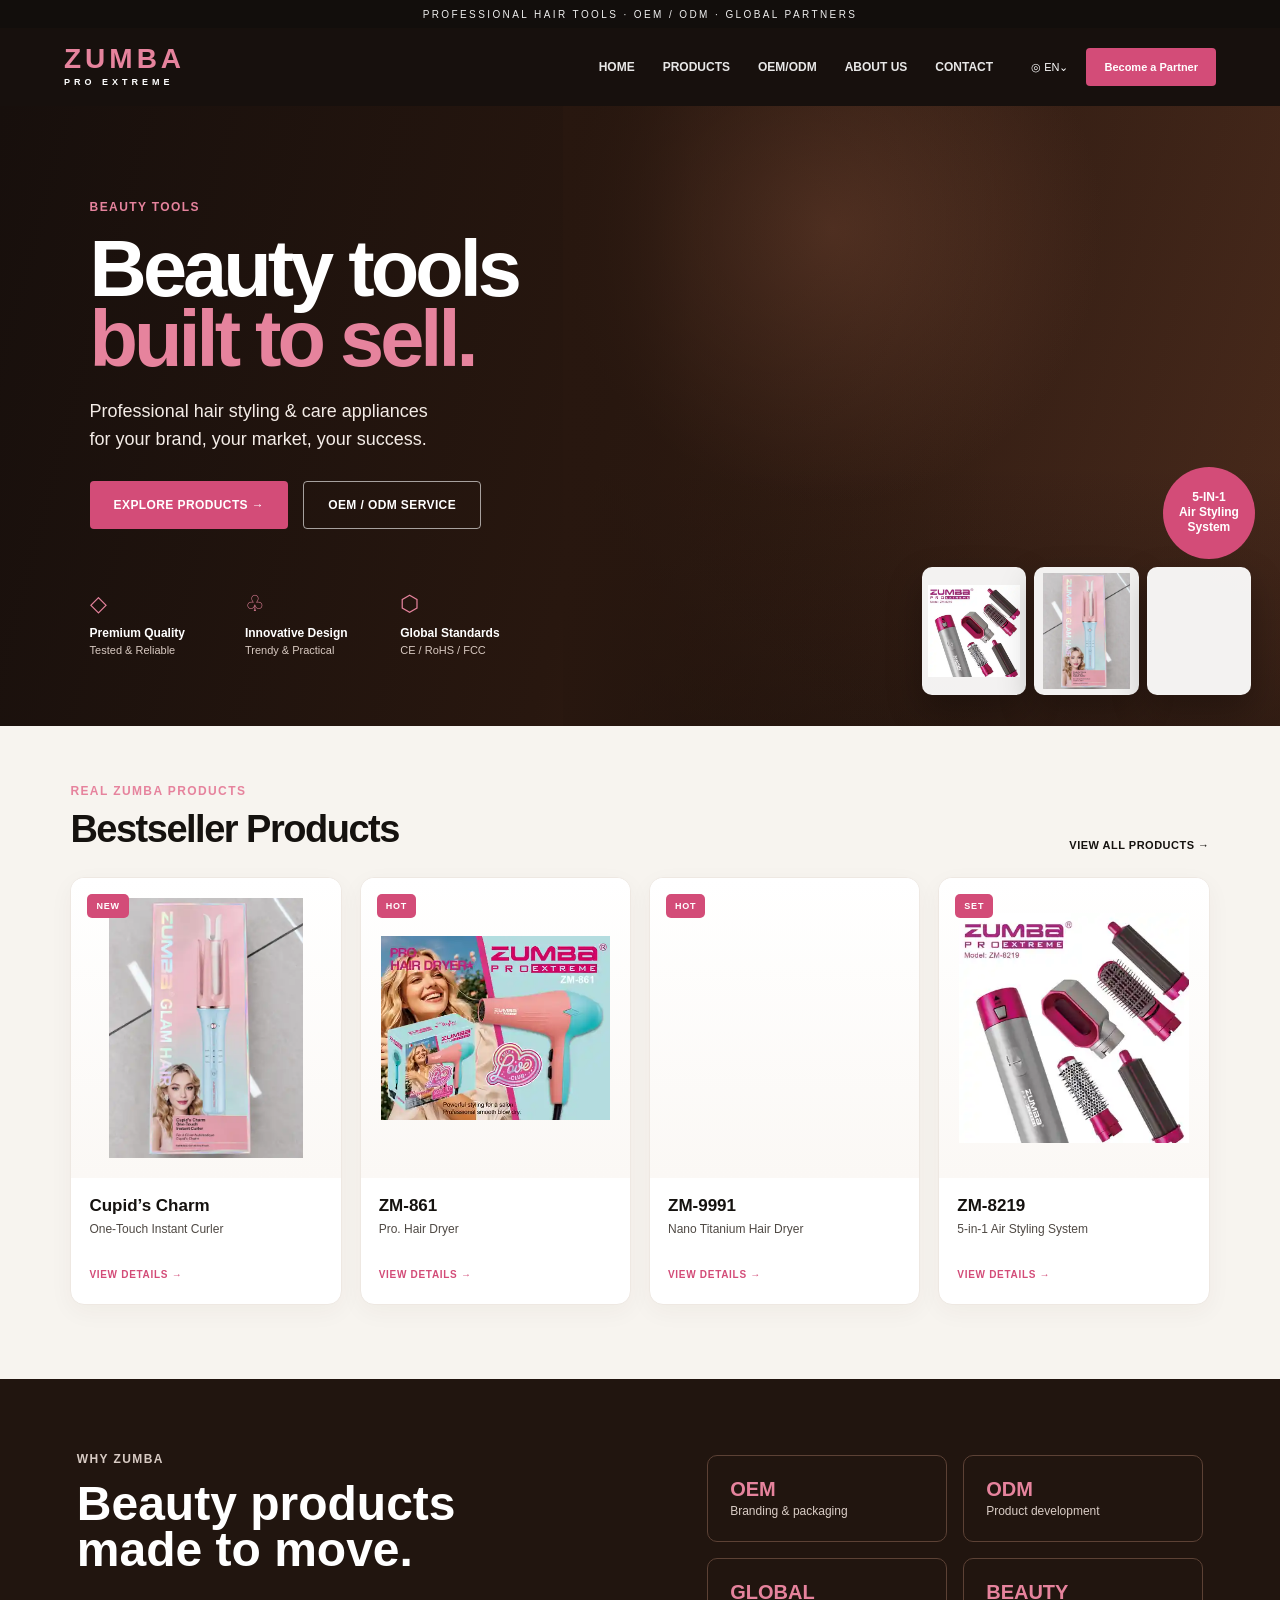
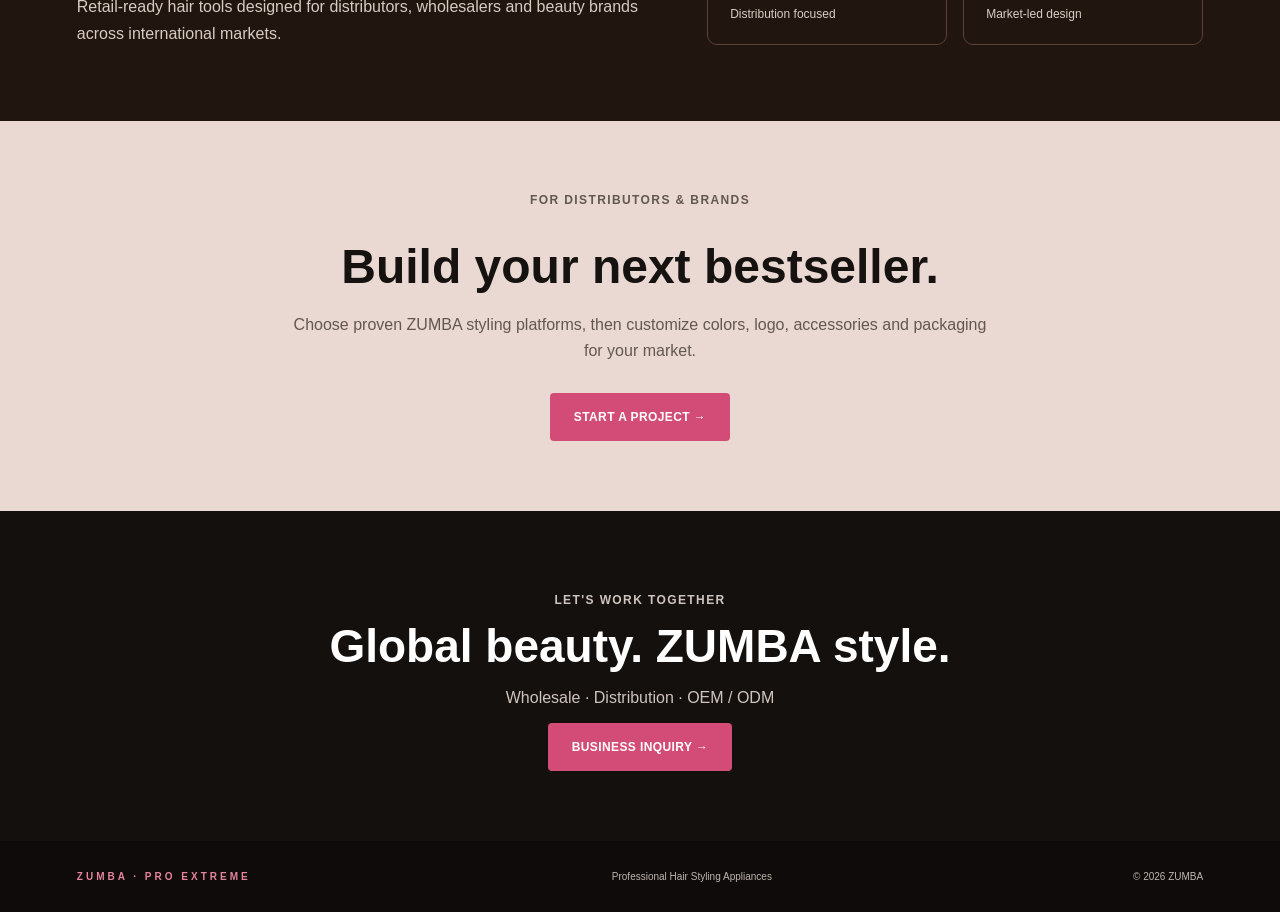
==== index.html @ a92b7910 "Match homepage hero composition to approved reference" ====
<!doctype html><html lang="en"><head><meta charset="UTF-8"><meta name="viewport" content="width=device-width,initial-scale=1"><meta name="description" content="ZUMBA professional hair styling appliances, OEM and ODM solutions."><title>ZUMBA | Professional Hair Styling</title><link rel="stylesheet" href="site-v2.css?v=3"></head><body><div class="topbar">PROFESSIONAL HAIR TOOLS · OEM / ODM · GLOBAL PARTNERS</div><header class="site-nav"><a class="brand" href="#">ZUMBA<span>PRO EXTREME</span></a><nav class="desktop-nav"><a href="#">HOME</a><a href="#products">PRODUCTS</a><a href="#oem">OEM/ODM</a><a href="#about">ABOUT US</a><a href="#contact">CONTACT</a></nav><div class="nav-actions"><span>◎ EN⌄</span><a class="partner-btn" href="#contact">Become a Partner</a></div><button class="menu-btn" aria-label="Menu">☰</button><nav class="mobile-menu"><a href="#">HOME</a><a href="#products">PRODUCTS</a><a href="#oem">OEM/ODM</a><a href="#about">ABOUT US</a><a href="#contact">CONTACT</a></nav></header><main><section class="hero"><div class="hero-copy"><p class="eyebrow">BEAUTY TOOLS</p><h1>Beauty tools<br><em>built to sell.</em></h1><p class="hero-lead">Professional hair styling &amp; care appliances<br>for your brand, your market, your success.</p><div class="hero-actions"><a class="btn btn-pink" href="#products">EXPLORE PRODUCTS →</a><a class="btn btn-outline" href="#oem">OEM / ODM SERVICE</a></div><div class="hero-features"><div class="feature"><i>◇</i><b>Premium Quality</b>Tested &amp; Reliable</div><div class="feature"><i>♧</i><b>Innovative Design</b>Trendy &amp; Practical</div><div class="feature"><i>⬡</i><b>Global Standards</b>CE / RoHS / FCC</div></div></div><div class="hero-visual"><img class="hero-image" src="assets/hero-model-hd.webp?v=3" alt="ZUMBA beauty model"><div class="hero-product-stack"><img src="assets/hero-multistyler.webp?v=3" alt="ZM-8219 5-in-1 styling system"><img src="assets/product-cupid.webp?v=3" alt="Cupid's Charm automatic curler"><img src="assets/product-zm9991.webp?v=3" alt="ZM-9991 dryer"></div><div class="hero-badge">5-IN-1<br>Air Styling<br>System</div></div></section><section class="products" id="products"><div class="products-head"><div><p class="eyebrow">REAL ZUMBA PRODUCTS</p><h2>Bestseller Products</h2></div><a class="view-all" href="#products">VIEW ALL PRODUCTS →</a></div><div class="product-grid"><article class="product-card"><div class="product-media"><span class="tag">NEW</span><img src="assets/product-cupid.webp?v=3" alt="ZUMBA Cupid's Charm One-Touch Instant Curler"></div><div class="product-copy"><h3>Cupid’s Charm</h3><p>One-Touch Instant Curler</p><a class="details" href="#contact">VIEW DETAILS →</a></div></article><article class="product-card"><div class="product-media"><span class="tag">HOT</span><img src="assets/product-zm861.webp?v=3" alt="ZUMBA ZM-861 Pro Hair Dryer"></div><div class="product-copy"><h3>ZM-861</h3><p>Pro. Hair Dryer</p><a class="details" href="#contact">VIEW DETAILS →</a></div></article><article class="product-card"><div class="product-media"><span class="tag">HOT</span><img src="assets/product-zm9991.webp?v=3" alt="ZUMBA ZM-9991 Nano Titanium Dryer"></div><div class="product-copy"><h3>ZM-9991</h3><p>Nano Titanium Hair Dryer</p><a class="details" href="#contact">VIEW DETAILS →</a></div></article><article class="product-card"><div class="product-media"><span class="tag">SET</span><img src="assets/hero-multistyler.webp?v=3" alt="ZUMBA ZM-8219 5-in-1 Air Styling System"></div><div class="product-copy"><h3>ZM-8219</h3><p>5-in-1 Air Styling System</p><a class="details" href="#contact">VIEW DETAILS →</a></div></article></div></section><section class="about-strip" id="about"><div><p class="eyebrow">WHY ZUMBA</p><h2>Beauty products<br>made to move.</h2><p>Retail-ready hair tools designed for distributors, wholesalers and beauty brands across international markets.</p></div><div class="about-points"><div><strong>OEM</strong><span>Branding &amp; packaging</span></div><div><strong>ODM</strong><span>Product development</span></div><div><strong>GLOBAL</strong><span>Distribution focused</span></div><div><strong>BEAUTY</strong><span>Market-led design</span></div></div></section><section class="oem" id="oem"><p class="eyebrow">FOR DISTRIBUTORS &amp; BRANDS</p><h2>Build your next bestseller.</h2><p>Choose proven ZUMBA styling platforms, then customize colors, logo, accessories and packaging for your market.</p><a class="btn btn-pink" href="#contact">START A PROJECT →</a></section><section class="contact" id="contact"><p class="eyebrow">LET'S WORK TOGETHER</p><h2>Global beauty. ZUMBA style.</h2><p>Wholesale · Distribution · OEM / ODM</p><a class="btn btn-pink" href="mailto:business@zumba-beauty.com">BUSINESS INQUIRY →</a></section></main><footer><div class="footer-brand">ZUMBA · PRO EXTREME</div><div>Professional Hair Styling Appliances</div><div>© 2026 ZUMBA</div></footer><script>const b=document.querySelector('.menu-btn'),m=document.querySelector('.mobile-menu');b?.addEventListener('click',()=>m.classList.toggle('open'));m?.querySelectorAll('a').forEach(a=>a.addEventListener('click',()=>m.classList.remove('open')));</script></body></html>
---- site-v2.css ----
:root{--pink:#d34c78;--pink2:#e6839d;--ink:#15120f;--cream:#f8f5f0;--brown:#21150f;--muted:#786f68}*{box-sizing:border-box}html{scroll-behavior:smooth}body{margin:0;font-family:Arial,'DM Sans',sans-serif;color:var(--ink);background:var(--cream)}img{display:block;max-width:100%}a{text-decoration:none;color:inherit}.topbar{height:28px;background:#120e0c;color:#eee;display:flex;align-items:center;justify-content:center;font-size:10px;letter-spacing:2.4px}.site-nav{height:78px;display:flex;align-items:center;gap:38px;padding:0 5vw;background:#17100d;color:#fff;position:relative;z-index:20}.brand{font-weight:800;font-size:28px;letter-spacing:4px;color:var(--pink2);line-height:.85;display:flex;flex-direction:column}.brand span{font-size:9px;letter-spacing:4px;color:#fff;margin-top:8px}.desktop-nav{display:flex;gap:28px;margin-left:auto;font-size:12px;font-weight:700}.desktop-nav a{opacity:.9}.desktop-nav a:hover{color:var(--pink2)}.nav-actions{display:flex;gap:18px;align-items:center;font-size:11px}.partner-btn{background:var(--pink);padding:13px 18px;border-radius:4px;font-weight:700}.menu-btn{display:none;background:none;border:0;color:#fff;font-size:25px}.hero{min-height:620px;background:radial-gradient(circle at 65% 20%,#5a3626 0,transparent 28%),linear-gradient(105deg,#170f0c 0%,#28170f 48%,#4a2b1c 100%);color:#fff;display:grid;grid-template-columns:44% 56%;position:relative;overflow:hidden}.hero-copy{padding:82px 2vw 68px 7vw;position:relative;z-index:5}.eyebrow{font-size:12px;color:var(--pink2);font-weight:800;letter-spacing:1.4px}.hero h1{font-size:clamp(58px,6.2vw,92px);line-height:.88;letter-spacing:-4px;margin:20px 0 24px;font-weight:800}.hero h1 em{font-style:normal;color:var(--pink2)}.hero-lead{font-size:18px;line-height:1.55;max-width:510px;color:#f4ece7}.hero-actions{display:flex;gap:15px;margin-top:28px}.btn{display:inline-flex;align-items:center;justify-content:center;min-height:48px;padding:0 24px;font-size:12px;font-weight:800;letter-spacing:.4px;border-radius:4px}.btn-pink{background:var(--pink);color:#fff}.btn-outline{border:1px solid rgba(255,255,255,.6);color:#fff}.hero-features{display:grid;grid-template-columns:repeat(3,1fr);gap:18px;margin-top:62px;max-width:540px}.feature{font-size:11px;color:#d8c9c1}.feature b{display:block;color:#fff;font-size:12px;margin-bottom:4px}.feature i{font-style:normal;color:var(--pink2);font-size:22px;display:block;margin-bottom:9px}.hero-visual{position:relative;min-height:620px;display:flex;align-items:center;justify-content:center}.hero-image{position:absolute;inset:0;width:100%;height:100%;object-fit:cover;object-position:center;opacity:.92;filter:saturate(.94) contrast(1.03)}.hero-visual:after{content:"";position:absolute;inset:0;background:linear-gradient(90deg,#28170f 0%,rgba(40,23,15,.4) 18%,rgba(0,0,0,.02) 60%),linear-gradient(0deg,rgba(18,11,8,.42),transparent 42%)}.hero-product-stack{position:absolute;z-index:3;right:4%;bottom:5%;width:46%;display:grid;grid-template-columns:repeat(3,1fr);gap:8px;align-items:end}.hero-product-stack img{background:rgba(255,255,255,.94);border-radius:10px;padding:6px;box-shadow:0 15px 35px rgba(0,0,0,.28);height:128px;width:100%;object-fit:contain}.hero-badge{position:absolute;z-index:4;right:3.5%;bottom:27%;width:92px;height:92px;border-radius:50%;background:var(--pink);display:flex;align-items:center;justify-content:center;text-align:center;font-size:12px;font-weight:800;line-height:1.25}.products{padding:58px 5.5vw 74px;background:#f7f4ef}.products-head{display:flex;align-items:flex-end;justify-content:space-between;margin-bottom:26px}.products-head .eyebrow{margin:0 0 10px}.products-head h2{font-size:38px;margin:0;letter-spacing:-1.5px}.view-all{font-size:11px;font-weight:800;letter-spacing:.5px}.product-grid{display:grid;grid-template-columns:repeat(4,1fr);gap:18px}.product-card{background:#fff;border:1px solid #eee8e2;border-radius:14px;overflow:hidden;box-shadow:0 7px 24px rgba(60,40,30,.045);transition:.25s}.product-card:hover{transform:translateY(-4px);box-shadow:0 12px 30px rgba(60,40,30,.09)}.product-media{height:300px;position:relative;padding:20px;background:linear-gradient(180deg,#fff,#fbf8f5);display:flex;align-items:center;justify-content:center}.product-media img{width:100%;height:100%;object-fit:contain}.tag{position:absolute;left:16px;top:16px;background:var(--pink);color:white;border-radius:5px;padding:7px 9px;font-size:9px;font-weight:800;letter-spacing:.8px}.product-copy{padding:18px 18px 22px}.product-copy h3{margin:0 0 5px;font-size:17px}.product-copy p{margin:0;color:#4f4944;font-size:12px;min-height:30px;line-height:1.4}.details{display:inline-block;color:var(--pink);font-size:10px;font-weight:800;letter-spacing:.7px;margin-top:18px}.about-strip{background:#21150f;color:#fff;padding:58px 6vw;display:grid;grid-template-columns:1.15fr 1fr;gap:60px;align-items:center}.about-strip h2{font-size:48px;line-height:.95;margin:12px 0 20px}.about-strip p{color:#d8cbc4;line-height:1.7}.about-points{display:grid;grid-template-columns:1fr 1fr;gap:16px}.about-points div{border:1px solid #5c4135;padding:22px;border-radius:10px}.about-points strong{display:block;color:var(--pink2);font-size:20px}.about-points span{font-size:12px;color:#dacdc6}.oem{padding:70px 6vw;text-align:center;background:#ead8d2}.oem h2{font-size:48px;margin:10px 0 18px}.oem p{max-width:700px;margin:0 auto 28px;color:#625851;line-height:1.65}.contact{padding:70px 6vw;text-align:center;background:#14100e;color:#fff}.contact h2{font-size:46px;margin:10px 0}.contact p{color:#cfc4bd}footer{background:#0e0b0a;color:#bfb5ae;padding:30px 6vw;display:flex;justify-content:space-between;align-items:center;font-size:10px}.footer-brand{color:var(--pink2);font-weight:800;letter-spacing:3px}.mobile-menu{display:none}.mobile-menu.open{display:flex}@media(max-width:850px){.topbar{display:none}.site-nav{height:82px;background:#f8f5f0;color:#17120f;padding:0 6vw}.brand{color:#111;font-size:26px}.brand span{color:#111}.desktop-nav,.nav-actions{display:none}.menu-btn{display:block;margin-left:auto;color:#1d9bf0}.mobile-menu{position:absolute;top:82px;left:0;right:0;z-index:30;background:#17100d;color:#fff;flex-direction:column;padding:24px 7vw;gap:20px;font-weight:700;font-size:14px}.hero{display:block;min-height:auto;background:#21150f}.hero-visual{height:430px;min-height:430px;order:0}.hero-image{object-position:center center}.hero-visual:after{background:linear-gradient(0deg,#21150f 0%,rgba(33,21,15,.1) 42%,rgba(0,0,0,.08))}.hero-product-stack{width:54%;right:5%;bottom:10px}.hero-product-stack img{height:92px}.hero-badge{width:70px;height:70px;right:4%;bottom:110px;font-size:9px}.hero-copy{padding:36px 7vw 44px}.hero h1{font-size:52px;letter-spacing:-2.8px;margin:12px 0 18px}.hero-lead{font-size:15px}.hero-actions{flex-wrap:wrap}.btn{min-height:44px;padding:0 17px;font-size:10px}.hero-features{margin-top:35px;gap:10px}.feature{font-size:9px}.feature b{font-size:10px}.products{padding:48px 5vw 60px}.products-head{align-items:flex-start}.products-head h2{font-size:30px}.view-all{margin-top:22px}.product-grid{grid-template-columns:1fr 1fr;gap:11px}.product-media{height:205px;padding:12px}.product-copy{padding:14px}.product-copy h3{font-size:14px}.product-copy p{font-size:10px}.tag{top:10px;left:10px}.about-strip{grid-template-columns:1fr;padding:55px 7vw;gap:28px}.about-strip h2,.oem h2,.contact h2{font-size:38px}.oem,.contact{padding:55px 7vw}footer{flex-direction:column;gap:12px;text-align:center}}@media(max-width:430px){.hero-visual{height:390px;min-height:390px}.hero-product-stack{width:61%}.hero-product-stack img{height:78px}.hero h1{font-size:46px}.hero-features{grid-template-columns:1fr 1fr}.hero-features .feature:last-child{grid-column:1/-1}.product-media{height:180px}.products-head{display:block}.view-all{display:block;margin-top:16px}.about-points{grid-template-columns:1fr 1fr}.about-points div{padding:16px 12px}}
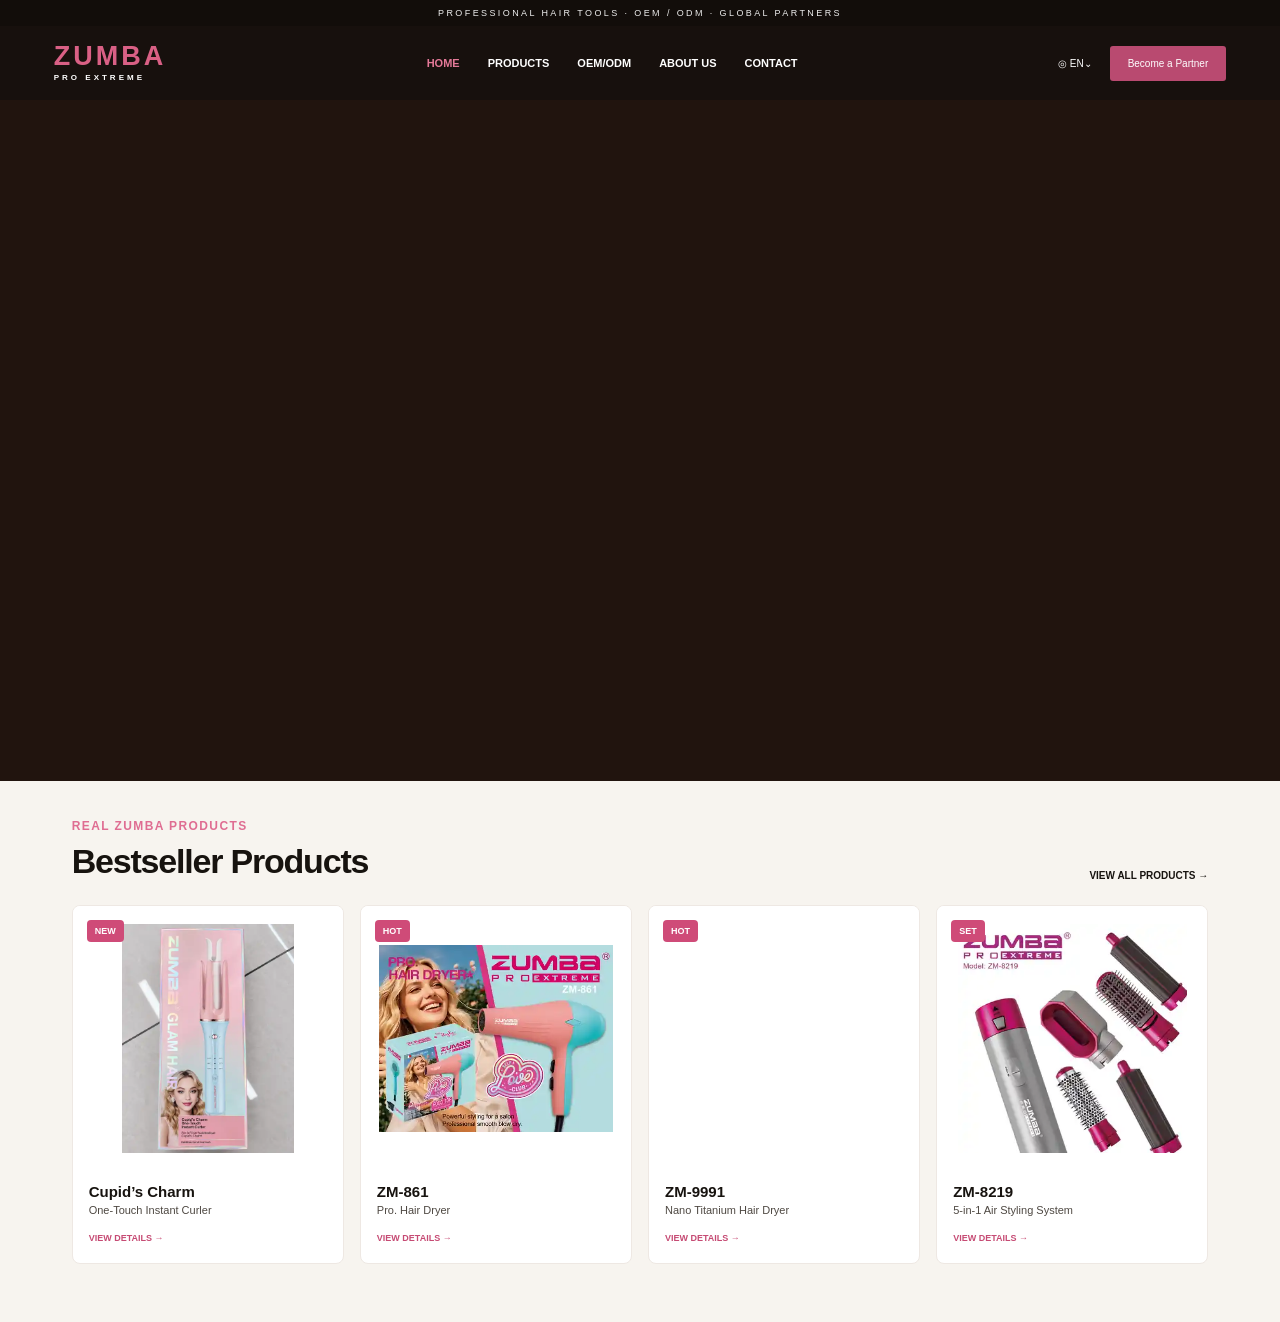
==== commit 450393f1: "Switch hero to exact approved reference composition" ====
--- a/index.html
+++ b/index.html
@@ -1 +1 @@
-<!doctype html><html lang="en"><head><meta charset="UTF-8"><meta name="viewport" content="width=device-width,initial-scale=1"><meta name="description" content="ZUMBA professional hair styling appliances, OEM and ODM solutions."><title>ZUMBA | Professional Hair Styling</title><link rel="stylesheet" href="site-v2.css?v=3"></head><body><div class="topbar">PROFESSIONAL HAIR TOOLS · OEM / ODM · GLOBAL PARTNERS</div><header class="site-nav"><a class="brand" href="#">ZUMBA<span>PRO EXTREME</span></a><nav class="desktop-nav"><a href="#">HOME</a><a href="#products">PRODUCTS</a><a href="#oem">OEM/ODM</a><a href="#about">ABOUT US</a><a href="#contact">CONTACT</a></nav><div class="nav-actions"><span>◎ EN⌄</span><a class="partner-btn" href="#contact">Become a Partner</a></div><button class="menu-btn" aria-label="Menu">☰</button><nav class="mobile-menu"><a href="#">HOME</a><a href="#products">PRODUCTS</a><a href="#oem">OEM/ODM</a><a href="#about">ABOUT US</a><a href="#contact">CONTACT</a></nav></header><main><section class="hero"><div class="hero-copy"><p class="eyebrow">BEAUTY TOOLS</p><h1>Beauty tools<br><em>built to sell.</em></h1><p class="hero-lead">Professional hair styling &amp; care appliances<br>for your brand, your market, your success.</p><div class="hero-actions"><a class="btn btn-pink" href="#products">EXPLORE PRODUCTS →</a><a class="btn btn-outline" href="#oem">OEM / ODM SERVICE</a></div><div class="hero-features"><div class="feature"><i>◇</i><b>Premium Quality</b>Tested &amp; Reliable</div><div class="feature"><i>♧</i><b>Innovative Design</b>Trendy &amp; Practical</div><div class="feature"><i>⬡</i><b>Global Standards</b>CE / RoHS / FCC</div></div></div><div class="hero-visual"><img class="hero-image" src="assets/hero-model-hd.webp?v=3" alt="ZUMBA beauty model"><div class="hero-product-stack"><img src="assets/hero-multistyler.webp?v=3" alt="ZM-8219 5-in-1 styling system"><img src="assets/product-cupid.webp?v=3" alt="Cupid's Charm automatic curler"><img src="assets/product-zm9991.webp?v=3" alt="ZM-9991 dryer"></div><div class="hero-badge">5-IN-1<br>Air Styling<br>System</div></div></section><section class="products" id="products"><div class="products-head"><div><p class="eyebrow">REAL ZUMBA PRODUCTS</p><h2>Bestseller Products</h2></div><a class="view-all" href="#products">VIEW ALL PRODUCTS →</a></div><div class="product-grid"><article class="product-card"><div class="product-media"><span class="tag">NEW</span><img src="assets/product-cupid.webp?v=3" alt="ZUMBA Cupid's Charm One-Touch Instant Curler"></div><div class="product-copy"><h3>Cupid’s Charm</h3><p>One-Touch Instant Curler</p><a class="details" href="#contact">VIEW DETAILS →</a></div></article><article class="product-card"><div class="product-media"><span class="tag">HOT</span><img src="assets/product-zm861.webp?v=3" alt="ZUMBA ZM-861 Pro Hair Dryer"></div><div class="product-copy"><h3>ZM-861</h3><p>Pro. Hair Dryer</p><a class="details" href="#contact">VIEW DETAILS →</a></div></article><article class="product-card"><div class="product-media"><span class="tag">HOT</span><img src="assets/product-zm9991.webp?v=3" alt="ZUMBA ZM-9991 Nano Titanium Dryer"></div><div class="product-copy"><h3>ZM-9991</h3><p>Nano Titanium Hair Dryer</p><a class="details" href="#contact">VIEW DETAILS →</a></div></article><article class="product-card"><div class="product-media"><span class="tag">SET</span><img src="assets/hero-multistyler.webp?v=3" alt="ZUMBA ZM-8219 5-in-1 Air Styling System"></div><div class="product-copy"><h3>ZM-8219</h3><p>5-in-1 Air Styling System</p><a class="details" href="#contact">VIEW DETAILS →</a></div></article></div></section><section class="about-strip" id="about"><div><p class="eyebrow">WHY ZUMBA</p><h2>Beauty products<br>made to move.</h2><p>Retail-ready hair tools designed for distributors, wholesalers and beauty brands across international markets.</p></div><div class="about-points"><div><strong>OEM</strong><span>Branding &amp; packaging</span></div><div><strong>ODM</strong><span>Product development</span></div><div><strong>GLOBAL</strong><span>Distribution focused</span></div><div><strong>BEAUTY</strong><span>Market-led design</span></div></div></section><section class="oem" id="oem"><p class="eyebrow">FOR DISTRIBUTORS &amp; BRANDS</p><h2>Build your next bestseller.</h2><p>Choose proven ZUMBA styling platforms, then customize colors, logo, accessories and packaging for your market.</p><a class="btn btn-pink" href="#contact">START A PROJECT →</a></section><section class="contact" id="contact"><p class="eyebrow">LET'S WORK TOGETHER</p><h2>Global beauty. ZUMBA style.</h2><p>Wholesale · Distribution · OEM / ODM</p><a class="btn btn-pink" href="mailto:business@zumba-beauty.com">BUSINESS INQUIRY →</a></section></main><footer><div class="footer-brand">ZUMBA · PRO EXTREME</div><div>Professional Hair Styling Appliances</div><div>© 2026 ZUMBA</div></footer><script>const b=document.querySelector('.menu-btn'),m=document.querySelector('.mobile-menu');b?.addEventListener('click',()=>m.classList.toggle('open'));m?.querySelectorAll('a').forEach(a=>a.addEventListener('click',()=>m.classList.remove('open')));</script></body></html>+<!doctype html><html lang="en"><head><meta charset="UTF-8"><meta name="viewport" content="width=device-width,initial-scale=1"><meta name="description" content="ZUMBA professional hair styling appliances, OEM and ODM solutions."><title>ZUMBA | Professional Hair Styling</title><link rel="stylesheet" href="site-v2.css?v=3"><link rel="stylesheet" href="reference-hero.css?v=1"></head><body><div class="topbar">PROFESSIONAL HAIR TOOLS · OEM / ODM · GLOBAL PARTNERS</div><header class="site-nav"><a class="brand" href="#">ZUMBA<span>PRO EXTREME</span></a><nav class="desktop-nav"><a href="#">HOME</a><a href="#products">PRODUCTS</a><a href="#oem">OEM/ODM</a><a href="#about">ABOUT US</a><a href="#contact">CONTACT</a></nav><div class="nav-actions"><span>◎ EN⌄</span><a class="partner-btn" href="#contact">Become a Partner</a></div><button class="menu-btn" aria-label="Menu">☰</button><nav class="mobile-menu"><a href="#">HOME</a><a href="#products">PRODUCTS</a><a href="#oem">OEM/ODM</a><a href="#about">ABOUT US</a><a href="#contact">CONTACT</a></nav></header><main><section class="hero"><div class="hero-copy"><p class="eyebrow">BEAUTY TOOLS</p><h1>Beauty tools<br><em>built to sell.</em></h1><p class="hero-lead">Professional hair styling &amp; care appliances<br>for your brand, your market, your success.</p><div class="hero-actions"><a class="btn btn-pink" href="#products">EXPLORE PRODUCTS →</a><a class="btn btn-outline" href="#oem">OEM / ODM SERVICE</a></div><div class="hero-features"><div class="feature"><i>◇</i><b>Premium Quality</b>Tested &amp; Reliable</div><div class="feature"><i>♧</i><b>Innovative Design</b>Trendy &amp; Practical</div><div class="feature"><i>⬡</i><b>Global Standards</b>CE / RoHS / FCC</div></div></div><div class="hero-visual"><img class="hero-image" src="assets/hero-model-hd.webp?v=3" alt="ZUMBA beauty model"><div class="hero-product-stack"><img src="assets/hero-multistyler.webp?v=3" alt="ZM-8219 5-in-1 styling system"><img src="assets/product-cupid.webp?v=3" alt="Cupid's Charm automatic curler"><img src="assets/product-zm9991.webp?v=3" alt="ZM-9991 dryer"></div><div class="hero-badge">5-IN-1<br>Air Styling<br>System</div></div></section><section class="products" id="products"><div class="products-head"><div><p class="eyebrow">REAL ZUMBA PRODUCTS</p><h2>Bestseller Products</h2></div><a class="view-all" href="#products">VIEW ALL PRODUCTS →</a></div><div class="product-grid"><article class="product-card"><div class="product-media"><span class="tag">NEW</span><img src="assets/product-cupid.webp?v=3" alt="ZUMBA Cupid's Charm One-Touch Instant Curler"></div><div class="product-copy"><h3>Cupid’s Charm</h3><p>One-Touch Instant Curler</p><a class="details" href="#contact">VIEW DETAILS →</a></div></article><article class="product-card"><div class="product-media"><span class="tag">HOT</span><img src="assets/product-zm861.webp?v=3" alt="ZUMBA ZM-861 Pro Hair Dryer"></div><div class="product-copy"><h3>ZM-861</h3><p>Pro. Hair Dryer</p><a class="details" href="#contact">VIEW DETAILS →</a></div></article><article class="product-card"><div class="product-media"><span class="tag">HOT</span><img src="assets/product-zm9991.webp?v=3" alt="ZUMBA ZM-9991 Nano Titanium Dryer"></div><div class="product-copy"><h3>ZM-9991</h3><p>Nano Titanium Hair Dryer</p><a class="details" href="#contact">VIEW DETAILS →</a></div></article><article class="product-card"><div class="product-media"><span class="tag">SET</span><img src="assets/hero-multistyler.webp?v=3" alt="ZUMBA ZM-8219 5-in-1 Air Styling System"></div><div class="product-copy"><h3>ZM-8219</h3><p>5-in-1 Air Styling System</p><a class="details" href="#contact">VIEW DETAILS →</a></div></article></div></section><section class="about-strip" id="about"><div><p class="eyebrow">WHY ZUMBA</p><h2>Beauty products<br>made to move.</h2><p>Retail-ready hair tools designed for distributors, wholesalers and beauty brands across international markets.</p></div><div class="about-points"><div><strong>OEM</strong><span>Branding &amp; packaging</span></div><div><strong>ODM</strong><span>Product development</span></div><div><strong>GLOBAL</strong><span>Distribution focused</span></div><div><strong>BEAUTY</strong><span>Market-led design</span></div></div></section><section class="oem" id="oem"><p class="eyebrow">FOR DISTRIBUTORS &amp; BRANDS</p><h2>Build your next bestseller.</h2><p>Choose proven ZUMBA styling platforms, then customize colors, logo, accessories and packaging for your market.</p><a class="btn btn-pink" href="#contact">START A PROJECT →</a></section><section class="contact" id="contact"><p class="eyebrow">LET'S WORK TOGETHER</p><h2>Global beauty. ZUMBA style.</h2><p>Wholesale · Distribution · OEM / ODM</p><a class="btn btn-pink" href="mailto:business@zumba-beauty.com">BUSINESS INQUIRY →</a></section></main><footer><div class="footer-brand">ZUMBA · PRO EXTREME</div><div>Professional Hair Styling Appliances</div><div>© 2026 ZUMBA</div></footer><script>const b=document.querySelector('.menu-btn'),m=document.querySelector('.mobile-menu');b?.addEventListener('click',()=>m.classList.toggle('open'));m?.querySelectorAll('a').forEach(a=>a.addEventListener('click',()=>m.classList.remove('open')));</script></body></html>
--- a/site-v2.css
+++ b/site-v2.css
@@ -1 +1 @@
-:root{--pink:#d34c78;--pink2:#e6839d;--ink:#15120f;--cream:#f8f5f0;--brown:#21150f;--muted:#786f68}*{box-sizing:border-box}html{scroll-behavior:smooth}body{margin:0;font-family:Arial,'DM Sans',sans-serif;color:var(--ink);background:var(--cream)}img{display:block;max-width:100%}a{text-decoration:none;color:inherit}.topbar{height:28px;background:#120e0c;color:#eee;display:flex;align-items:center;justify-content:center;font-size:10px;letter-spacing:2.4px}.site-nav{height:78px;display:flex;align-items:center;gap:38px;padding:0 5vw;background:#17100d;color:#fff;position:relative;z-index:20}.brand{font-weight:800;font-size:28px;letter-spacing:4px;color:var(--pink2);line-height:.85;display:flex;flex-direction:column}.brand span{font-size:9px;letter-spacing:4px;color:#fff;margin-top:8px}.desktop-nav{display:flex;gap:28px;margin-left:auto;font-size:12px;font-weight:700}.desktop-nav a{opacity:.9}.desktop-nav a:hover{color:var(--pink2)}.nav-actions{display:flex;gap:18px;align-items:center;font-size:11px}.partner-btn{background:var(--pink);padding:13px 18px;border-radius:4px;font-weight:700}.menu-btn{display:none;background:none;border:0;color:#fff;font-size:25px}.hero{min-height:620px;background:radial-gradient(circle at 65% 20%,#5a3626 0,transparent 28%),linear-gradient(105deg,#170f0c 0%,#28170f 48%,#4a2b1c 100%);color:#fff;display:grid;grid-template-columns:44% 56%;position:relative;overflow:hidden}.hero-copy{padding:82px 2vw 68px 7vw;position:relative;z-index:5}.eyebrow{font-size:12px;color:var(--pink2);font-weight:800;letter-spacing:1.4px}.hero h1{font-size:clamp(58px,6.2vw,92px);line-height:.88;letter-spacing:-4px;margin:20px 0 24px;font-weight:800}.hero h1 em{font-style:normal;color:var(--pink2)}.hero-lead{font-size:18px;line-height:1.55;max-width:510px;color:#f4ece7}.hero-actions{display:flex;gap:15px;margin-top:28px}.btn{display:inline-flex;align-items:center;justify-content:center;min-height:48px;padding:0 24px;font-size:12px;font-weight:800;letter-spacing:.4px;border-radius:4px}.btn-pink{background:var(--pink);color:#fff}.btn-outline{border:1px solid rgba(255,255,255,.6);color:#fff}.hero-features{display:grid;grid-template-columns:repeat(3,1fr);gap:18px;margin-top:62px;max-width:540px}.feature{font-size:11px;color:#d8c9c1}.feature b{display:block;color:#fff;font-size:12px;margin-bottom:4px}.feature i{font-style:normal;color:var(--pink2);font-size:22px;display:block;margin-bottom:9px}.hero-visual{position:relative;min-height:620px;display:flex;align-items:center;justify-content:center}.hero-image{position:absolute;inset:0;width:100%;height:100%;object-fit:cover;object-position:center;opacity:.92;filter:saturate(.94) contrast(1.03)}.hero-visual:after{content:"";position:absolute;inset:0;background:linear-gradient(90deg,#28170f 0%,rgba(40,23,15,.4) 18%,rgba(0,0,0,.02) 60%),linear-gradient(0deg,rgba(18,11,8,.42),transparent 42%)}.hero-product-stack{position:absolute;z-index:3;right:4%;bottom:5%;width:46%;display:grid;grid-template-columns:repeat(3,1fr);gap:8px;align-items:end}.hero-product-stack img{background:rgba(255,255,255,.94);border-radius:10px;padding:6px;box-shadow:0 15px 35px rgba(0,0,0,.28);height:128px;width:100%;object-fit:contain}.hero-badge{position:absolute;z-index:4;right:3.5%;bottom:27%;width:92px;height:92px;border-radius:50%;background:var(--pink);display:flex;align-items:center;justify-content:center;text-align:center;font-size:12px;font-weight:800;line-height:1.25}.products{padding:58px 5.5vw 74px;background:#f7f4ef}.products-head{display:flex;align-items:flex-end;justify-content:space-between;margin-bottom:26px}.products-head .eyebrow{margin:0 0 10px}.products-head h2{font-size:38px;margin:0;letter-spacing:-1.5px}.view-all{font-size:11px;font-weight:800;letter-spacing:.5px}.product-grid{display:grid;grid-template-columns:repeat(4,1fr);gap:18px}.product-card{background:#fff;border:1px solid #eee8e2;border-radius:14px;overflow:hidden;box-shadow:0 7px 24px rgba(60,40,30,.045);transition:.25s}.product-card:hover{transform:translateY(-4px);box-shadow:0 12px 30px rgba(60,40,30,.09)}.product-media{height:300px;position:relative;padding:20px;background:linear-gradient(180deg,#fff,#fbf8f5);display:flex;align-items:center;justify-content:center}.product-media img{width:100%;height:100%;object-fit:contain}.tag{position:absolute;left:16px;top:16px;background:var(--pink);color:white;border-radius:5px;padding:7px 9px;font-size:9px;font-weight:800;letter-spacing:.8px}.product-copy{padding:18px 18px 22px}.product-copy h3{margin:0 0 5px;font-size:17px}.product-copy p{margin:0;color:#4f4944;font-size:12px;min-height:30px;line-height:1.4}.details{display:inline-block;color:var(--pink);font-size:10px;font-weight:800;letter-spacing:.7px;margin-top:18px}.about-strip{background:#21150f;color:#fff;padding:58px 6vw;display:grid;grid-template-columns:1.15fr 1fr;gap:60px;align-items:center}.about-strip h2{font-size:48px;line-height:.95;margin:12px 0 20px}.about-strip p{color:#d8cbc4;line-height:1.7}.about-points{display:grid;grid-template-columns:1fr 1fr;gap:16px}.about-points div{border:1px solid #5c4135;padding:22px;border-radius:10px}.about-points strong{display:block;color:var(--pink2);font-size:20px}.about-points span{font-size:12px;color:#dacdc6}.oem{padding:70px 6vw;text-align:center;background:#ead8d2}.oem h2{font-size:48px;margin:10px 0 18px}.oem p{max-width:700px;margin:0 auto 28px;color:#625851;line-height:1.65}.contact{padding:70px 6vw;text-align:center;background:#14100e;color:#fff}.contact h2{font-size:46px;margin:10px 0}.contact p{color:#cfc4bd}footer{background:#0e0b0a;color:#bfb5ae;padding:30px 6vw;display:flex;justify-content:space-between;align-items:center;font-size:10px}.footer-brand{color:var(--pink2);font-weight:800;letter-spacing:3px}.mobile-menu{display:none}.mobile-menu.open{display:flex}@media(max-width:850px){.topbar{display:none}.site-nav{height:82px;background:#f8f5f0;color:#17120f;padding:0 6vw}.brand{color:#111;font-size:26px}.brand span{color:#111}.desktop-nav,.nav-actions{display:none}.menu-btn{display:block;margin-left:auto;color:#1d9bf0}.mobile-menu{position:absolute;top:82px;left:0;right:0;z-index:30;background:#17100d;color:#fff;flex-direction:column;padding:24px 7vw;gap:20px;font-weight:700;font-size:14px}.hero{display:block;min-height:auto;background:#21150f}.hero-visual{height:430px;min-height:430px;order:0}.hero-image{object-position:center center}.hero-visual:after{background:linear-gradient(0deg,#21150f 0%,rgba(33,21,15,.1) 42%,rgba(0,0,0,.08))}.hero-product-stack{width:54%;right:5%;bottom:10px}.hero-product-stack img{height:92px}.hero-badge{width:70px;height:70px;right:4%;bottom:110px;font-size:9px}.hero-copy{padding:36px 7vw 44px}.hero h1{font-size:52px;letter-spacing:-2.8px;margin:12px 0 18px}.hero-lead{font-size:15px}.hero-actions{flex-wrap:wrap}.btn{min-height:44px;padding:0 17px;font-size:10px}.hero-features{margin-top:35px;gap:10px}.feature{font-size:9px}.feature b{font-size:10px}.products{padding:48px 5vw 60px}.products-head{align-items:flex-start}.products-head h2{font-size:30px}.view-all{margin-top:22px}.product-grid{grid-template-columns:1fr 1fr;gap:11px}.product-media{height:205px;padding:12px}.product-copy{padding:14px}.product-copy h3{font-size:14px}.product-copy p{font-size:10px}.tag{top:10px;left:10px}.about-strip{grid-template-columns:1fr;padding:55px 7vw;gap:28px}.about-strip h2,.oem h2,.contact h2{font-size:38px}.oem,.contact{padding:55px 7vw}footer{flex-direction:column;gap:12px;text-align:center}}@media(max-width:430px){.hero-visual{height:390px;min-height:390px}.hero-product-stack{width:61%}.hero-product-stack img{height:78px}.hero h1{font-size:46px}.hero-features{grid-template-columns:1fr 1fr}.hero-features .feature:last-child{grid-column:1/-1}.product-media{height:180px}.products-head{display:block}.view-all{display:block;margin-top:16px}.about-points{grid-template-columns:1fr 1fr}.about-points div{padding:16px 12px}}+:root{--pink:#cf4b78;--pink2:#e78aa4;--cream:#f7f4ef;--brown:#1c120d}*{box-sizing:border-box}html{scroll-behavior:smooth}body{margin:0;font-family:Arial,Helvetica,sans-serif;background:var(--cream);color:#17130f}img{display:block;max-width:100%}a{text-decoration:none;color:inherit}.topbar{height:26px;background:#120d0a;color:#eee;display:flex;align-items:center;justify-content:center;font-size:9px;letter-spacing:2.4px}.site-nav{height:74px;background:#17100d;color:#fff;display:flex;align-items:center;padding:0 4.2vw;gap:32px;position:relative;z-index:20}.brand{font-size:27px;letter-spacing:3px;font-weight:800;color:#d96085;line-height:.85;display:flex;flex-direction:column}.brand span{font-size:8px;letter-spacing:3px;color:#fff;margin-top:7px}.desktop-nav{display:flex;gap:28px;margin:auto;font-size:11px;font-weight:700}.desktop-nav a:first-child{color:#e47998}.nav-actions{display:flex;align-items:center;gap:18px;font-size:10px}.partner-btn{padding:12px 18px;background:#b94a70;border-radius:3px}.menu-btn,.mobile-menu{display:none}.hero{height:640px;display:grid;grid-template-columns:46% 54%;background:#21140e;color:#fff;overflow:hidden;position:relative}.hero-copy{padding:86px 3vw 58px 6.8vw;z-index:5}.eyebrow{color:#df6d92;font-weight:800;font-size:12px;letter-spacing:1.4px}.hero h1{font-size:64px;line-height:.93;margin:17px 0 24px;letter-spacing:-3px;font-weight:800}.hero h1 em{display:inline-block;color:#d4547d;font-style:normal}.hero-lead{font-size:17px;line-height:1.55;color:#f2ece8;margin:0;max-width:520px}.hero-actions{display:flex;gap:18px;margin-top:30px}.btn{min-height:48px;padding:0 24px;display:inline-flex;align-items:center;justify-content:center;font-weight:800;font-size:11px;border-radius:4px}.btn-pink{background:#c94d78;color:#fff}.btn-outline{border:1px solid rgba(255,255,255,.72);color:#fff}.hero-features{display:grid;grid-template-columns:repeat(3,1fr);gap:24px;margin-top:68px;max-width:540px}.feature{font-size:10px;color:#d6c8c0}.feature i{display:block;font-style:normal;color:#df7295;font-size:24px;margin-bottom:8px}.feature b{display:block;color:#fff;font-size:12px;margin-bottom:4px}.hero-visual{position:relative;height:100%;overflow:hidden}.hero-image{position:absolute;inset:0;width:100%;height:100%;object-fit:cover;object-position:center top;filter:contrast(1.04) saturate(.96)}.hero-visual:after{content:"";position:absolute;inset:0;background:linear-gradient(90deg,#21140e 0%,rgba(33,20,14,.38) 14%,rgba(0,0,0,0) 45%),linear-gradient(0deg,rgba(20,10,6,.4),transparent 40%)}.hero-product-stack{position:absolute;z-index:4;right:3%;bottom:2%;width:54%;display:grid;grid-template-columns:repeat(3,1fr);gap:8px;align-items:end}.hero-product-stack img{height:146px;width:100%;object-fit:contain;background:rgba(255,255,255,.93);padding:6px;border-radius:9px;box-shadow:0 8px 24px rgba(0,0,0,.28)}.hero-badge{position:absolute;z-index:5;right:3%;bottom:21%;width:98px;height:98px;border-radius:50%;background:#bc4c72;color:white;display:flex;align-items:center;justify-content:center;text-align:center;font-weight:800;font-size:12px;line-height:1.2}.products{background:#f7f4ef;padding:38px 5.6vw 58px}.products-head{display:flex;justify-content:space-between;align-items:flex-end;margin-bottom:24px}.products-head .eyebrow{margin:0 0 9px}.products-head h2{font-size:34px;margin:0;letter-spacing:-1.2px}.view-all{font-size:10px;font-weight:800}.product-grid{display:grid;grid-template-columns:repeat(4,1fr);gap:16px}.product-card{background:#fff;border-radius:8px;border:1px solid #eee8e3;overflow:hidden}.product-media{height:265px;padding:18px;position:relative;display:flex;align-items:center;justify-content:center;background:#fff}.product-media img{width:100%;height:100%;object-fit:contain}.tag{position:absolute;left:14px;top:14px;background:#cf4b78;color:#fff;padding:6px 8px;border-radius:4px;font-size:9px;font-weight:800}.product-copy{padding:12px 16px 18px}.product-copy h3{font-size:15px;margin:0 0 4px}.product-copy p{font-size:11px;margin:0;color:#4e4842}.details{display:inline-block;margin-top:17px;color:#c64b74;font-size:9px;font-weight:800}.about-strip,.oem,.contact,footer{display:none}@media(max-width:850px){.topbar{display:none}.site-nav{height:82px;background:#f7f4ef;color:#16120f;padding:0 6vw}.brand{color:#111;font-size:26px}.brand span{color:#111}.desktop-nav,.nav-actions{display:none}.menu-btn{display:block;margin-left:auto;background:transparent;border:0;color:#139cf3;font-size:24px}.mobile-menu{position:absolute;top:82px;left:0;right:0;background:#17100d;color:#fff;padding:22px 7vw;gap:18px;flex-direction:column;font-size:13px;font-weight:700}.mobile-menu.open{display:flex}.hero{height:520px;display:block;position:relative;background:#21140e}.hero-visual{position:absolute;inset:0;height:100%;z-index:1}.hero-image{object-position:58% top}.hero-visual:after{background:linear-gradient(90deg,#21140e 0%,rgba(33,20,14,.86) 37%,rgba(33,20,14,.20) 64%,rgba(0,0,0,.05) 100%),linear-gradient(0deg,rgba(25,14,9,.35),transparent 50%)}.hero-copy{position:relative;z-index:6;width:59%;padding:54px 0 26px 7vw}.eyebrow{font-size:9px}.hero h1{font-size:36px;line-height:.94;letter-spacing:-1.8px;margin:12px 0 18px}.hero-lead{font-size:11px;line-height:1.45}.hero-lead br{display:none}.hero-actions{gap:8px;margin-top:18px;flex-wrap:wrap}.btn{min-height:36px;padding:0 12px;font-size:8px}.hero-features{margin-top:31px;gap:8px;max-width:310px}.feature{font-size:7px}.feature i{font-size:16px;margin-bottom:5px}.feature b{font-size:8px}.hero-product-stack{width:45%;right:3%;bottom:2%;gap:5px}.hero-product-stack img{height:82px;padding:4px}.hero-badge{width:62px;height:62px;right:2%;bottom:20%;font-size:8px}.products{padding:34px 5vw 44px}.products-head{align-items:flex-end}.products-head h2{font-size:29px}.view-all{font-size:9px}.product-grid{grid-template-columns:repeat(2,1fr);gap:10px}.product-media{height:205px;padding:10px}.product-copy{padding:11px 12px 15px}.product-copy h3{font-size:13px}.product-copy p{font-size:9px}.details{font-size:8px;margin-top:12px}}@media(max-width:430px){.hero{height:470px}.hero-copy{width:62%;padding-top:46px}.hero h1{font-size:31px}.hero-lead{font-size:10px}.hero-features{grid-template-columns:repeat(3,1fr);gap:5px;margin-top:25px}.feature{font-size:6px}.feature b{font-size:7px}.hero-product-stack{width:47%}.hero-product-stack img{height:68px}.hero-badge{width:54px;height:54px;font-size:7px;bottom:18%}.products-head h2{font-size:27px}.product-media{height:180px}}
--- a/reference-hero.css
+++ b/reference-hero.css
@@ -0,0 +1 @@
+.hero{height:auto!important;min-height:0!important;aspect-ratio:900/479!important;display:block!important;background:#21140e url("[data-uri]") center/100% 100% no-repeat!important;overflow:hidden!important}.hero-copy,.hero-visual{display:none!important}@media(max-width:850px){.hero{height:auto!important;min-height:0!important;aspect-ratio:900/479!important;background-size:100% 100%!important}}
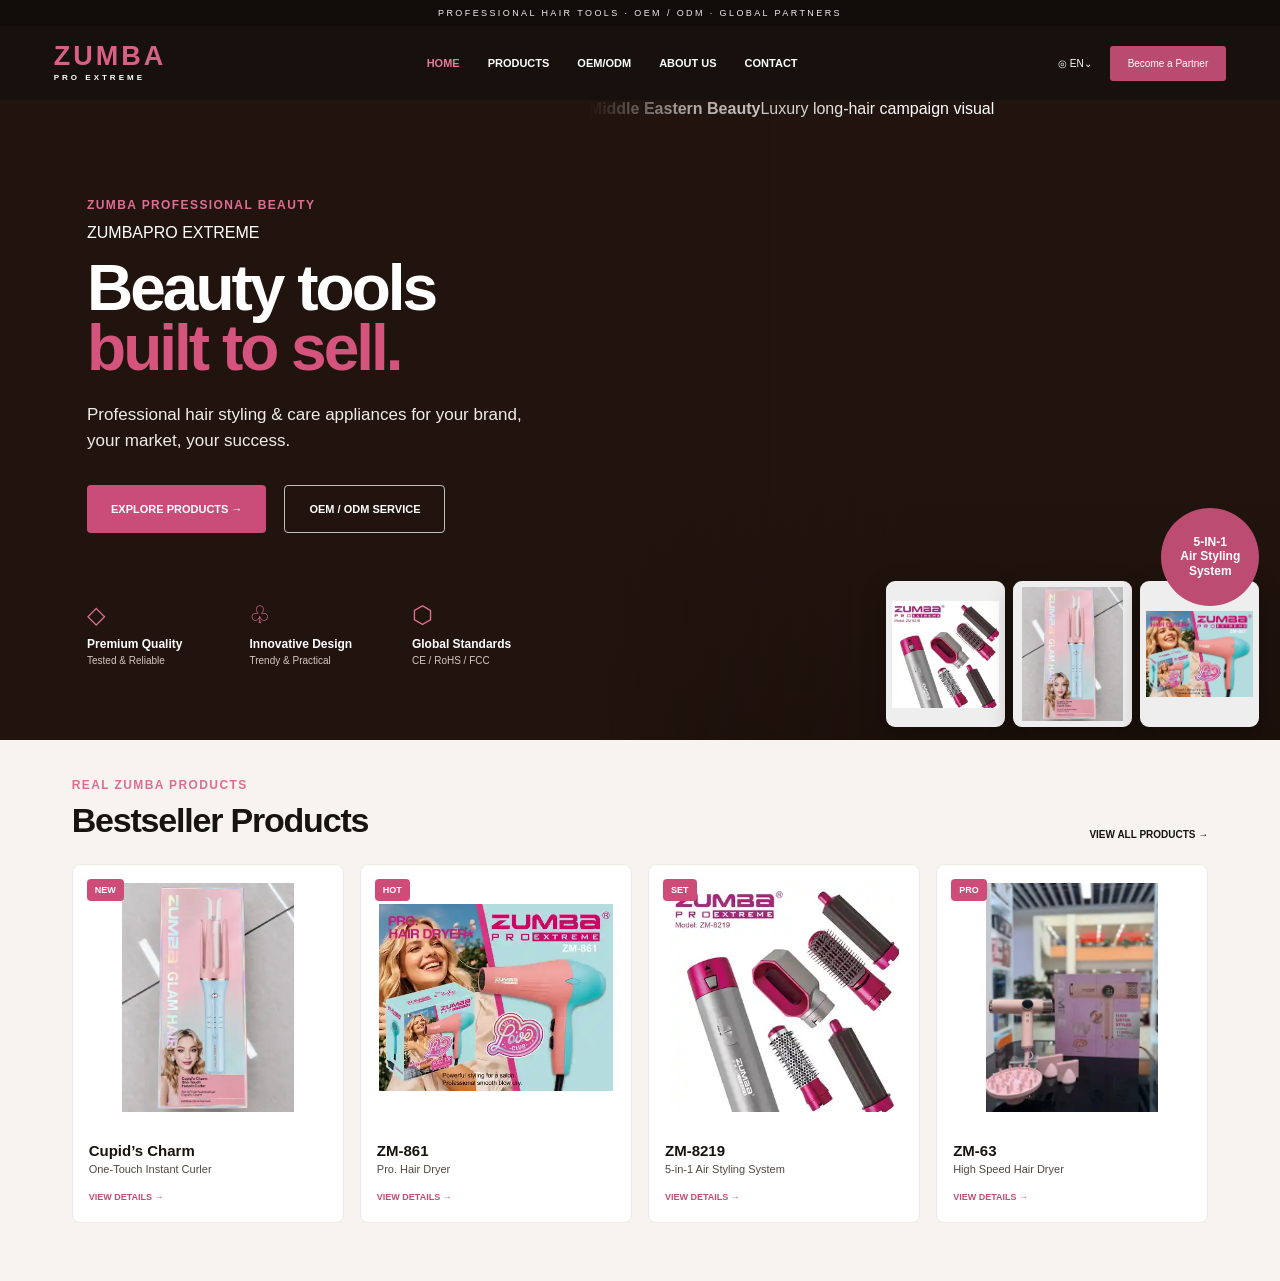
==== commit 3802930c: "Rebuild homepage as real standalone site structure" ====
--- a/index.html
+++ b/index.html
@@ -1 +1 @@
-<!doctype html><html lang="en"><head><meta charset="UTF-8"><meta name="viewport" content="width=device-width,initial-scale=1"><meta name="description" content="ZUMBA professional hair styling appliances, OEM and ODM solutions."><title>ZUMBA | Professional Hair Styling</title><link rel="stylesheet" href="site-v2.css?v=3"><link rel="stylesheet" href="reference-hero.css?v=1"></head><body><div class="topbar">PROFESSIONAL HAIR TOOLS · OEM / ODM · GLOBAL PARTNERS</div><header class="site-nav"><a class="brand" href="#">ZUMBA<span>PRO EXTREME</span></a><nav class="desktop-nav"><a href="#">HOME</a><a href="#products">PRODUCTS</a><a href="#oem">OEM/ODM</a><a href="#about">ABOUT US</a><a href="#contact">CONTACT</a></nav><div class="nav-actions"><span>◎ EN⌄</span><a class="partner-btn" href="#contact">Become a Partner</a></div><button class="menu-btn" aria-label="Menu">☰</button><nav class="mobile-menu"><a href="#">HOME</a><a href="#products">PRODUCTS</a><a href="#oem">OEM/ODM</a><a href="#about">ABOUT US</a><a href="#contact">CONTACT</a></nav></header><main><section class="hero"><div class="hero-copy"><p class="eyebrow">BEAUTY TOOLS</p><h1>Beauty tools<br><em>built to sell.</em></h1><p class="hero-lead">Professional hair styling &amp; care appliances<br>for your brand, your market, your success.</p><div class="hero-actions"><a class="btn btn-pink" href="#products">EXPLORE PRODUCTS →</a><a class="btn btn-outline" href="#oem">OEM / ODM SERVICE</a></div><div class="hero-features"><div class="feature"><i>◇</i><b>Premium Quality</b>Tested &amp; Reliable</div><div class="feature"><i>♧</i><b>Innovative Design</b>Trendy &amp; Practical</div><div class="feature"><i>⬡</i><b>Global Standards</b>CE / RoHS / FCC</div></div></div><div class="hero-visual"><img class="hero-image" src="assets/hero-model-hd.webp?v=3" alt="ZUMBA beauty model"><div class="hero-product-stack"><img src="assets/hero-multistyler.webp?v=3" alt="ZM-8219 5-in-1 styling system"><img src="assets/product-cupid.webp?v=3" alt="Cupid's Charm automatic curler"><img src="assets/product-zm9991.webp?v=3" alt="ZM-9991 dryer"></div><div class="hero-badge">5-IN-1<br>Air Styling<br>System</div></div></section><section class="products" id="products"><div class="products-head"><div><p class="eyebrow">REAL ZUMBA PRODUCTS</p><h2>Bestseller Products</h2></div><a class="view-all" href="#products">VIEW ALL PRODUCTS →</a></div><div class="product-grid"><article class="product-card"><div class="product-media"><span class="tag">NEW</span><img src="assets/product-cupid.webp?v=3" alt="ZUMBA Cupid's Charm One-Touch Instant Curler"></div><div class="product-copy"><h3>Cupid’s Charm</h3><p>One-Touch Instant Curler</p><a class="details" href="#contact">VIEW DETAILS →</a></div></article><article class="product-card"><div class="product-media"><span class="tag">HOT</span><img src="assets/product-zm861.webp?v=3" alt="ZUMBA ZM-861 Pro Hair Dryer"></div><div class="product-copy"><h3>ZM-861</h3><p>Pro. Hair Dryer</p><a class="details" href="#contact">VIEW DETAILS →</a></div></article><article class="product-card"><div class="product-media"><span class="tag">HOT</span><img src="assets/product-zm9991.webp?v=3" alt="ZUMBA ZM-9991 Nano Titanium Dryer"></div><div class="product-copy"><h3>ZM-9991</h3><p>Nano Titanium Hair Dryer</p><a class="details" href="#contact">VIEW DETAILS →</a></div></article><article class="product-card"><div class="product-media"><span class="tag">SET</span><img src="assets/hero-multistyler.webp?v=3" alt="ZUMBA ZM-8219 5-in-1 Air Styling System"></div><div class="product-copy"><h3>ZM-8219</h3><p>5-in-1 Air Styling System</p><a class="details" href="#contact">VIEW DETAILS →</a></div></article></div></section><section class="about-strip" id="about"><div><p class="eyebrow">WHY ZUMBA</p><h2>Beauty products<br>made to move.</h2><p>Retail-ready hair tools designed for distributors, wholesalers and beauty brands across international markets.</p></div><div class="about-points"><div><strong>OEM</strong><span>Branding &amp; packaging</span></div><div><strong>ODM</strong><span>Product development</span></div><div><strong>GLOBAL</strong><span>Distribution focused</span></div><div><strong>BEAUTY</strong><span>Market-led design</span></div></div></section><section class="oem" id="oem"><p class="eyebrow">FOR DISTRIBUTORS &amp; BRANDS</p><h2>Build your next bestseller.</h2><p>Choose proven ZUMBA styling platforms, then customize colors, logo, accessories and packaging for your market.</p><a class="btn btn-pink" href="#contact">START A PROJECT →</a></section><section class="contact" id="contact"><p class="eyebrow">LET'S WORK TOGETHER</p><h2>Global beauty. ZUMBA style.</h2><p>Wholesale · Distribution · OEM / ODM</p><a class="btn btn-pink" href="mailto:business@zumba-beauty.com">BUSINESS INQUIRY →</a></section></main><footer><div class="footer-brand">ZUMBA · PRO EXTREME</div><div>Professional Hair Styling Appliances</div><div>© 2026 ZUMBA</div></footer><script>const b=document.querySelector('.menu-btn'),m=document.querySelector('.mobile-menu');b?.addEventListener('click',()=>m.classList.toggle('open'));m?.querySelectorAll('a').forEach(a=>a.addEventListener('click',()=>m.classList.remove('open')));</script></body></html>+<!doctype html><html lang="en"><head><meta charset="UTF-8"><meta name="viewport" content="width=device-width,initial-scale=1"><meta name="description" content="ZUMBA professional hair styling appliances, OEM and ODM solutions."><title>ZUMBA | Professional Hair Styling</title><link rel="stylesheet" href="site-v2.css?v=4"></head><body><div class="topbar">PROFESSIONAL HAIR TOOLS · OEM / ODM · GLOBAL PARTNERS</div><header class="site-nav"><a class="brand" href="#">ZUMBA<span>PRO EXTREME</span></a><nav class="desktop-nav"><a href="#">HOME</a><a href="#products">PRODUCTS</a><a href="#oem">OEM/ODM</a><a href="#about">ABOUT US</a><a href="#contact">CONTACT</a></nav><div class="nav-actions"><span>◎ EN⌄</span><a class="partner-btn" href="#contact">Become a Partner</a></div><button class="menu-btn" aria-label="Menu">☰</button><nav class="mobile-menu"><a href="#">HOME</a><a href="#products">PRODUCTS</a><a href="#oem">OEM/ODM</a><a href="#about">ABOUT US</a><a href="#contact">CONTACT</a></nav></header><main><section class="hero"><div class="hero-copy"><p class="eyebrow">ZUMBA PROFESSIONAL BEAUTY</p><div class="hero-logo">ZUMBA<span>PRO EXTREME</span></div><h1>Beauty tools<br><em>built to sell.</em></h1><p class="hero-lead">Professional hair styling &amp; care appliances for your brand, your market, your success.</p><div class="hero-actions"><a class="btn btn-pink" href="#products">EXPLORE PRODUCTS →</a><a class="btn btn-outline" href="#oem">OEM / ODM SERVICE</a></div><div class="hero-features"><div class="feature"><i>◇</i><b>Premium Quality</b>Tested &amp; Reliable</div><div class="feature"><i>♧</i><b>Innovative Design</b>Trendy &amp; Practical</div><div class="feature"><i>⬡</i><b>Global Standards</b>CE / RoHS / FCC</div></div></div><div class="hero-visual"><div class="beauty-placeholder"><div class="beauty-ring"></div><div class="beauty-copy"><strong>Middle Eastern Beauty</strong><span>Luxury long-hair campaign visual</span></div></div><div class="hero-product-stack"><img src="assets/hero-multistyler.webp?v=4" alt="ZM-8219 5-in-1 styling system"><img src="assets/product-cupid.webp?v=4" alt="Cupid's Charm automatic curler"><img src="assets/product-zm861.webp?v=4" alt="ZM-861 hair dryer"></div><div class="hero-badge">5-IN-1<br>Air Styling<br>System</div></div></section><section class="products" id="products"><div class="products-head"><div><p class="eyebrow">REAL ZUMBA PRODUCTS</p><h2>Bestseller Products</h2></div><a class="view-all" href="#products">VIEW ALL PRODUCTS →</a></div><div class="product-grid"><article class="product-card"><div class="product-media"><span class="tag">NEW</span><img src="assets/product-cupid.webp?v=4" alt="ZUMBA Cupid's Charm One-Touch Instant Curler"></div><div class="product-copy"><h3>Cupid’s Charm</h3><p>One-Touch Instant Curler</p><a class="details" href="#contact">VIEW DETAILS →</a></div></article><article class="product-card"><div class="product-media"><span class="tag">HOT</span><img src="assets/product-zm861.webp?v=4" alt="ZUMBA ZM-861 Pro Hair Dryer"></div><div class="product-copy"><h3>ZM-861</h3><p>Pro. Hair Dryer</p><a class="details" href="#contact">VIEW DETAILS →</a></div></article><article class="product-card"><div class="product-media"><span class="tag">SET</span><img src="assets/hero-multistyler.webp?v=4" alt="ZUMBA ZM-8219 5-in-1 Air Styling System"></div><div class="product-copy"><h3>ZM-8219</h3><p>5-in-1 Air Styling System</p><a class="details" href="#contact">VIEW DETAILS →</a></div></article><article class="product-card"><div class="product-media"><span class="tag">PRO</span><img src="assets/dryer-zm63.webp?v=4" alt="ZUMBA ZM-63 Hair Dryer"></div><div class="product-copy"><h3>ZM-63</h3><p>High Speed Hair Dryer</p><a class="details" href="#contact">VIEW DETAILS →</a></div></article></div></section><section class="about-strip" id="about"><div><p class="eyebrow">WHY ZUMBA</p><h2>Beauty products<br>made to move.</h2><p>Retail-ready hair tools designed for distributors, wholesalers and beauty brands across international markets.</p></div><div class="about-points"><div><strong>OEM</strong><span>Branding &amp; packaging</span></div><div><strong>ODM</strong><span>Product development</span></div><div><strong>GLOBAL</strong><span>Distribution focused</span></div><div><strong>BEAUTY</strong><span>Market-led design</span></div></div></section><section class="oem" id="oem"><p class="eyebrow">FOR DISTRIBUTORS &amp; BRANDS</p><h2>Build your next bestseller.</h2><p>Choose proven ZUMBA styling platforms, then customize colors, logo, accessories and packaging for your market.</p><a class="btn btn-pink" href="#contact">START A PROJECT →</a></section><section class="contact" id="contact"><p class="eyebrow">LET'S WORK TOGETHER</p><h2>Global beauty. ZUMBA style.</h2><p>Wholesale · Distribution · OEM / ODM</p><a class="btn btn-pink" href="#contact">BUSINESS INQUIRY →</a></section></main><footer><div class="footer-brand">ZUMBA · PRO EXTREME</div><div>Professional Hair Styling Appliances</div><div>© 2026 ZUMBA</div></footer><script>const b=document.querySelector('.menu-btn'),m=document.querySelector('.mobile-menu');b?.addEventListener('click',()=>m.classList.toggle('open'));m?.querySelectorAll('a').forEach(a=>a.addEventListener('click',()=>m.classList.remove('open')));</script></body></html>
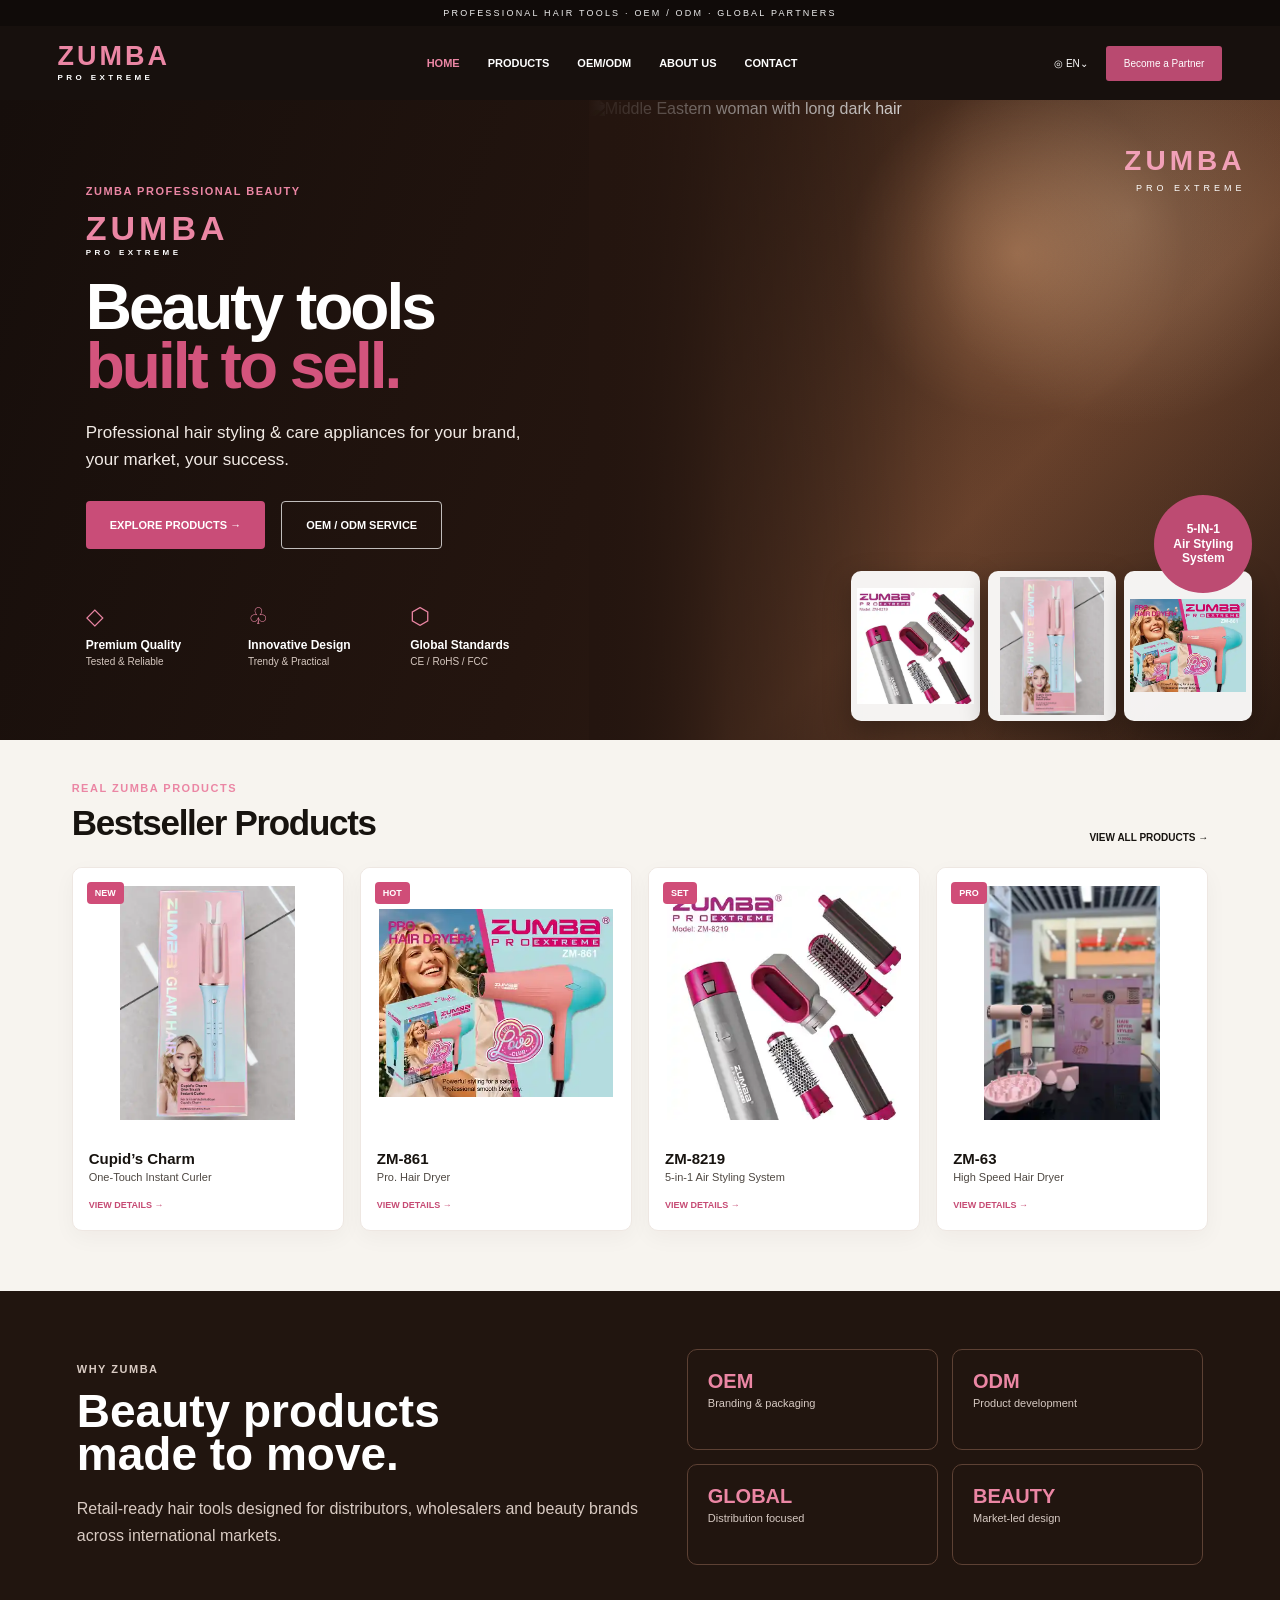
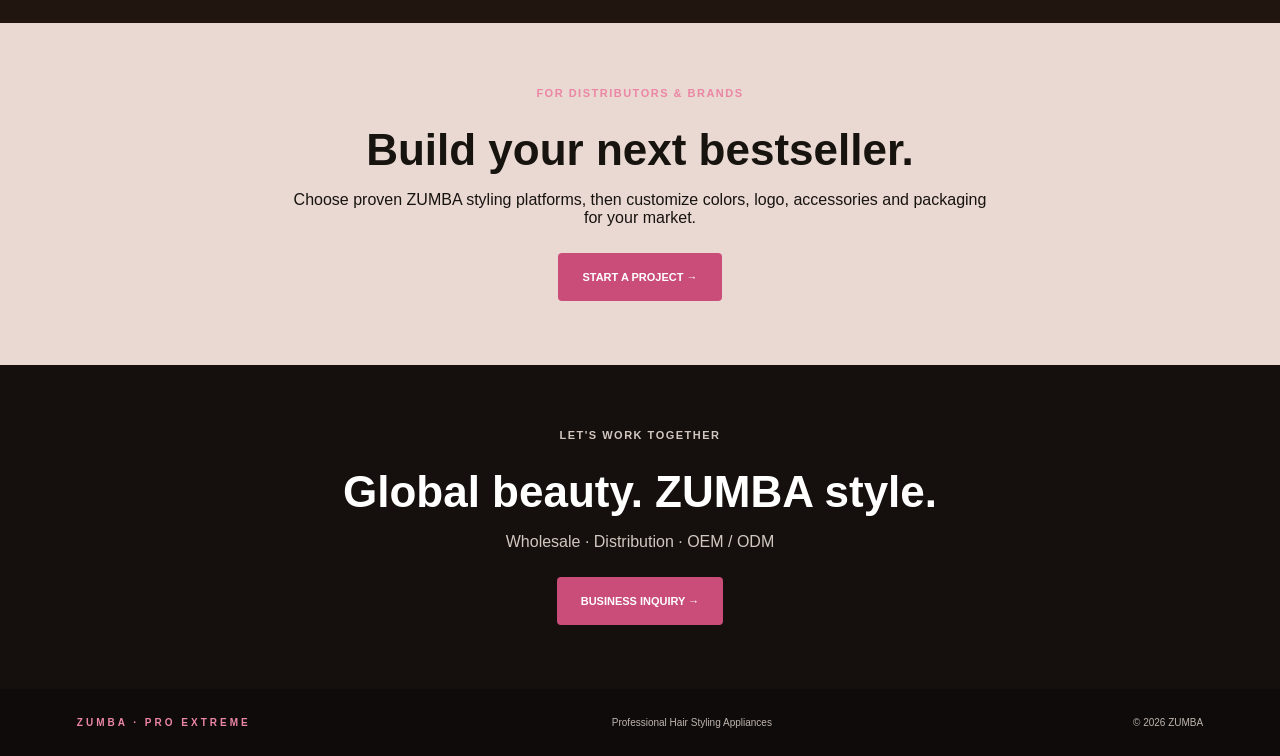
==== commit eacc043f: "Restore hero with real Middle Eastern model photo and stable product assets" ====
--- a/index.html
+++ b/index.html
@@ -1 +1 @@
-<!doctype html><html lang="en"><head><meta charset="UTF-8"><meta name="viewport" content="width=device-width,initial-scale=1"><meta name="description" content="ZUMBA professional hair styling appliances, OEM and ODM solutions."><title>ZUMBA | Professional Hair Styling</title><link rel="stylesheet" href="site-v2.css?v=4"></head><body><div class="topbar">PROFESSIONAL HAIR TOOLS · OEM / ODM · GLOBAL PARTNERS</div><header class="site-nav"><a class="brand" href="#">ZUMBA<span>PRO EXTREME</span></a><nav class="desktop-nav"><a href="#">HOME</a><a href="#products">PRODUCTS</a><a href="#oem">OEM/ODM</a><a href="#about">ABOUT US</a><a href="#contact">CONTACT</a></nav><div class="nav-actions"><span>◎ EN⌄</span><a class="partner-btn" href="#contact">Become a Partner</a></div><button class="menu-btn" aria-label="Menu">☰</button><nav class="mobile-menu"><a href="#">HOME</a><a href="#products">PRODUCTS</a><a href="#oem">OEM/ODM</a><a href="#about">ABOUT US</a><a href="#contact">CONTACT</a></nav></header><main><section class="hero"><div class="hero-copy"><p class="eyebrow">ZUMBA PROFESSIONAL BEAUTY</p><div class="hero-logo">ZUMBA<span>PRO EXTREME</span></div><h1>Beauty tools<br><em>built to sell.</em></h1><p class="hero-lead">Professional hair styling &amp; care appliances for your brand, your market, your success.</p><div class="hero-actions"><a class="btn btn-pink" href="#products">EXPLORE PRODUCTS →</a><a class="btn btn-outline" href="#oem">OEM / ODM SERVICE</a></div><div class="hero-features"><div class="feature"><i>◇</i><b>Premium Quality</b>Tested &amp; Reliable</div><div class="feature"><i>♧</i><b>Innovative Design</b>Trendy &amp; Practical</div><div class="feature"><i>⬡</i><b>Global Standards</b>CE / RoHS / FCC</div></div></div><div class="hero-visual"><div class="beauty-placeholder"><div class="beauty-ring"></div><div class="beauty-copy"><strong>Middle Eastern Beauty</strong><span>Luxury long-hair campaign visual</span></div></div><div class="hero-product-stack"><img src="assets/hero-multistyler.webp?v=4" alt="ZM-8219 5-in-1 styling system"><img src="assets/product-cupid.webp?v=4" alt="Cupid's Charm automatic curler"><img src="assets/product-zm861.webp?v=4" alt="ZM-861 hair dryer"></div><div class="hero-badge">5-IN-1<br>Air Styling<br>System</div></div></section><section class="products" id="products"><div class="products-head"><div><p class="eyebrow">REAL ZUMBA PRODUCTS</p><h2>Bestseller Products</h2></div><a class="view-all" href="#products">VIEW ALL PRODUCTS →</a></div><div class="product-grid"><article class="product-card"><div class="product-media"><span class="tag">NEW</span><img src="assets/product-cupid.webp?v=4" alt="ZUMBA Cupid's Charm One-Touch Instant Curler"></div><div class="product-copy"><h3>Cupid’s Charm</h3><p>One-Touch Instant Curler</p><a class="details" href="#contact">VIEW DETAILS →</a></div></article><article class="product-card"><div class="product-media"><span class="tag">HOT</span><img src="assets/product-zm861.webp?v=4" alt="ZUMBA ZM-861 Pro Hair Dryer"></div><div class="product-copy"><h3>ZM-861</h3><p>Pro. Hair Dryer</p><a class="details" href="#contact">VIEW DETAILS →</a></div></article><article class="product-card"><div class="product-media"><span class="tag">SET</span><img src="assets/hero-multistyler.webp?v=4" alt="ZUMBA ZM-8219 5-in-1 Air Styling System"></div><div class="product-copy"><h3>ZM-8219</h3><p>5-in-1 Air Styling System</p><a class="details" href="#contact">VIEW DETAILS →</a></div></article><article class="product-card"><div class="product-media"><span class="tag">PRO</span><img src="assets/dryer-zm63.webp?v=4" alt="ZUMBA ZM-63 Hair Dryer"></div><div class="product-copy"><h3>ZM-63</h3><p>High Speed Hair Dryer</p><a class="details" href="#contact">VIEW DETAILS →</a></div></article></div></section><section class="about-strip" id="about"><div><p class="eyebrow">WHY ZUMBA</p><h2>Beauty products<br>made to move.</h2><p>Retail-ready hair tools designed for distributors, wholesalers and beauty brands across international markets.</p></div><div class="about-points"><div><strong>OEM</strong><span>Branding &amp; packaging</span></div><div><strong>ODM</strong><span>Product development</span></div><div><strong>GLOBAL</strong><span>Distribution focused</span></div><div><strong>BEAUTY</strong><span>Market-led design</span></div></div></section><section class="oem" id="oem"><p class="eyebrow">FOR DISTRIBUTORS &amp; BRANDS</p><h2>Build your next bestseller.</h2><p>Choose proven ZUMBA styling platforms, then customize colors, logo, accessories and packaging for your market.</p><a class="btn btn-pink" href="#contact">START A PROJECT →</a></section><section class="contact" id="contact"><p class="eyebrow">LET'S WORK TOGETHER</p><h2>Global beauty. ZUMBA style.</h2><p>Wholesale · Distribution · OEM / ODM</p><a class="btn btn-pink" href="#contact">BUSINESS INQUIRY →</a></section></main><footer><div class="footer-brand">ZUMBA · PRO EXTREME</div><div>Professional Hair Styling Appliances</div><div>© 2026 ZUMBA</div></footer><script>const b=document.querySelector('.menu-btn'),m=document.querySelector('.mobile-menu');b?.addEventListener('click',()=>m.classList.toggle('open'));m?.querySelectorAll('a').forEach(a=>a.addEventListener('click',()=>m.classList.remove('open')));</script></body></html>+<!doctype html><html lang="en"><head><meta charset="UTF-8"><meta name="viewport" content="width=device-width,initial-scale=1"><meta name="description" content="ZUMBA professional hair styling appliances, OEM and ODM solutions."><title>ZUMBA | Professional Hair Styling</title><link rel="stylesheet" href="site-v2.css?v=5"></head><body><div class="topbar">PROFESSIONAL HAIR TOOLS · OEM / ODM · GLOBAL PARTNERS</div><header class="site-nav"><a class="brand" href="#">ZUMBA<span>PRO EXTREME</span></a><nav class="desktop-nav"><a href="#">HOME</a><a href="#products">PRODUCTS</a><a href="#oem">OEM/ODM</a><a href="#about">ABOUT US</a><a href="#contact">CONTACT</a></nav><div class="nav-actions"><span>◎ EN⌄</span><a class="partner-btn" href="#contact">Become a Partner</a></div><button class="menu-btn" aria-label="Menu">☰</button><nav class="mobile-menu"><a href="#">HOME</a><a href="#products">PRODUCTS</a><a href="#oem">OEM/ODM</a><a href="#about">ABOUT US</a><a href="#contact">CONTACT</a></nav></header><main><section class="hero"><div class="hero-copy"><p class="eyebrow">ZUMBA PROFESSIONAL BEAUTY</p><div class="hero-logo">ZUMBA<span>PRO EXTREME</span></div><h1>Beauty tools<br><em>built to sell.</em></h1><p class="hero-lead">Professional hair styling &amp; care appliances for your brand, your market, your success.</p><div class="hero-actions"><a class="btn btn-pink" href="#products">EXPLORE PRODUCTS →</a><a class="btn btn-outline" href="#oem">OEM / ODM SERVICE</a></div><div class="hero-features"><div class="feature"><i>◇</i><b>Premium Quality</b>Tested &amp; Reliable</div><div class="feature"><i>♧</i><b>Innovative Design</b>Trendy &amp; Practical</div><div class="feature"><i>⬡</i><b>Global Standards</b>CE / RoHS / FCC</div></div></div><div class="hero-visual"><img src="https://images.pexels.com/photos/27013755/pexels-photo-27013755.jpeg?auto=compress&cs=tinysrgb&w=1600" alt="Middle Eastern woman with long dark hair" style="position:absolute;inset:0;width:100%;height:100%;object-fit:cover;object-position:center top;filter:saturate(.9) contrast(1.04)"><div style="position:absolute;inset:0;background:linear-gradient(90deg,#24150f 0%,rgba(36,21,15,.55) 20%,rgba(36,21,15,.08) 55%,rgba(0,0,0,.05) 100%);z-index:2"></div><div style="position:absolute;right:5%;top:7%;z-index:4;text-align:right"><strong style="display:block;font-size:28px;letter-spacing:4px;color:#f1a0b7">ZUMBA</strong><span style="font-size:9px;letter-spacing:4px;color:#fff">PRO EXTREME</span></div><div class="hero-product-stack"><img src="assets/hero-multistyler.webp?v=5" alt="ZM-8219 5-in-1 styling system"><img src="assets/product-cupid.webp?v=5" alt="Cupid's Charm automatic curler"><img src="assets/product-zm861.webp?v=5" alt="ZM-861 hair dryer"></div><div class="hero-badge">5-IN-1<br>Air Styling<br>System</div></div></section><section class="products" id="products"><div class="products-head"><div><p class="eyebrow">REAL ZUMBA PRODUCTS</p><h2>Bestseller Products</h2></div><a class="view-all" href="#products">VIEW ALL PRODUCTS →</a></div><div class="product-grid"><article class="product-card"><div class="product-media"><span class="tag">NEW</span><img src="assets/product-cupid.webp?v=5" alt="ZUMBA Cupid's Charm One-Touch Instant Curler"></div><div class="product-copy"><h3>Cupid’s Charm</h3><p>One-Touch Instant Curler</p><a class="details" href="#contact">VIEW DETAILS →</a></div></article><article class="product-card"><div class="product-media"><span class="tag">HOT</span><img src="assets/product-zm861.webp?v=5" alt="ZUMBA ZM-861 Pro Hair Dryer"></div><div class="product-copy"><h3>ZM-861</h3><p>Pro. Hair Dryer</p><a class="details" href="#contact">VIEW DETAILS →</a></div></article><article class="product-card"><div class="product-media"><span class="tag">SET</span><img src="assets/hero-multistyler.webp?v=5" alt="ZUMBA ZM-8219 5-in-1 Air Styling System"></div><div class="product-copy"><h3>ZM-8219</h3><p>5-in-1 Air Styling System</p><a class="details" href="#contact">VIEW DETAILS →</a></div></article><article class="product-card"><div class="product-media"><span class="tag">PRO</span><img src="assets/dryer-zm63.webp?v=5" alt="ZUMBA ZM-63 Hair Dryer"></div><div class="product-copy"><h3>ZM-63</h3><p>High Speed Hair Dryer</p><a class="details" href="#contact">VIEW DETAILS →</a></div></article></div></section><section class="about-strip" id="about"><div><p class="eyebrow">WHY ZUMBA</p><h2>Beauty products<br>made to move.</h2><p>Retail-ready hair tools designed for distributors, wholesalers and beauty brands across international markets.</p></div><div class="about-points"><div><strong>OEM</strong><span>Branding &amp; packaging</span></div><div><strong>ODM</strong><span>Product development</span></div><div><strong>GLOBAL</strong><span>Distribution focused</span></div><div><strong>BEAUTY</strong><span>Market-led design</span></div></div></section><section class="oem" id="oem"><p class="eyebrow">FOR DISTRIBUTORS &amp; BRANDS</p><h2>Build your next bestseller.</h2><p>Choose proven ZUMBA styling platforms, then customize colors, logo, accessories and packaging for your market.</p><a class="btn btn-pink" href="#contact">START A PROJECT →</a></section><section class="contact" id="contact"><p class="eyebrow">LET'S WORK TOGETHER</p><h2>Global beauty. ZUMBA style.</h2><p>Wholesale · Distribution · OEM / ODM</p><a class="btn btn-pink" href="#contact">BUSINESS INQUIRY →</a></section></main><footer><div class="footer-brand">ZUMBA · PRO EXTREME</div><div>Professional Hair Styling Appliances</div><div>© 2026 ZUMBA</div></footer><script>const b=document.querySelector('.menu-btn'),m=document.querySelector('.mobile-menu');b?.addEventListener('click',()=>m.classList.toggle('open'));m?.querySelectorAll('a').forEach(a=>a.addEventListener('click',()=>m.classList.remove('open')));</script></body></html>
--- a/site-v2.css
+++ b/site-v2.css
@@ -1 +1 @@
-:root{--pink:#cf4b78;--pink2:#e78aa4;--cream:#f7f4ef;--brown:#1c120d}*{box-sizing:border-box}html{scroll-behavior:smooth}body{margin:0;font-family:Arial,Helvetica,sans-serif;background:var(--cream);color:#17130f}img{display:block;max-width:100%}a{text-decoration:none;color:inherit}.topbar{height:26px;background:#120d0a;color:#eee;display:flex;align-items:center;justify-content:center;font-size:9px;letter-spacing:2.4px}.site-nav{height:74px;background:#17100d;color:#fff;display:flex;align-items:center;padding:0 4.2vw;gap:32px;position:relative;z-index:20}.brand{font-size:27px;letter-spacing:3px;font-weight:800;color:#d96085;line-height:.85;display:flex;flex-direction:column}.brand span{font-size:8px;letter-spacing:3px;color:#fff;margin-top:7px}.desktop-nav{display:flex;gap:28px;margin:auto;font-size:11px;font-weight:700}.desktop-nav a:first-child{color:#e47998}.nav-actions{display:flex;align-items:center;gap:18px;font-size:10px}.partner-btn{padding:12px 18px;background:#b94a70;border-radius:3px}.menu-btn,.mobile-menu{display:none}.hero{height:640px;display:grid;grid-template-columns:46% 54%;background:#21140e;color:#fff;overflow:hidden;position:relative}.hero-copy{padding:86px 3vw 58px 6.8vw;z-index:5}.eyebrow{color:#df6d92;font-weight:800;font-size:12px;letter-spacing:1.4px}.hero h1{font-size:64px;line-height:.93;margin:17px 0 24px;letter-spacing:-3px;font-weight:800}.hero h1 em{display:inline-block;color:#d4547d;font-style:normal}.hero-lead{font-size:17px;line-height:1.55;color:#f2ece8;margin:0;max-width:520px}.hero-actions{display:flex;gap:18px;margin-top:30px}.btn{min-height:48px;padding:0 24px;display:inline-flex;align-items:center;justify-content:center;font-weight:800;font-size:11px;border-radius:4px}.btn-pink{background:#c94d78;color:#fff}.btn-outline{border:1px solid rgba(255,255,255,.72);color:#fff}.hero-features{display:grid;grid-template-columns:repeat(3,1fr);gap:24px;margin-top:68px;max-width:540px}.feature{font-size:10px;color:#d6c8c0}.feature i{display:block;font-style:normal;color:#df7295;font-size:24px;margin-bottom:8px}.feature b{display:block;color:#fff;font-size:12px;margin-bottom:4px}.hero-visual{position:relative;height:100%;overflow:hidden}.hero-image{position:absolute;inset:0;width:100%;height:100%;object-fit:cover;object-position:center top;filter:contrast(1.04) saturate(.96)}.hero-visual:after{content:"";position:absolute;inset:0;background:linear-gradient(90deg,#21140e 0%,rgba(33,20,14,.38) 14%,rgba(0,0,0,0) 45%),linear-gradient(0deg,rgba(20,10,6,.4),transparent 40%)}.hero-product-stack{position:absolute;z-index:4;right:3%;bottom:2%;width:54%;display:grid;grid-template-columns:repeat(3,1fr);gap:8px;align-items:end}.hero-product-stack img{height:146px;width:100%;object-fit:contain;background:rgba(255,255,255,.93);padding:6px;border-radius:9px;box-shadow:0 8px 24px rgba(0,0,0,.28)}.hero-badge{position:absolute;z-index:5;right:3%;bottom:21%;width:98px;height:98px;border-radius:50%;background:#bc4c72;color:white;display:flex;align-items:center;justify-content:center;text-align:center;font-weight:800;font-size:12px;line-height:1.2}.products{background:#f7f4ef;padding:38px 5.6vw 58px}.products-head{display:flex;justify-content:space-between;align-items:flex-end;margin-bottom:24px}.products-head .eyebrow{margin:0 0 9px}.products-head h2{font-size:34px;margin:0;letter-spacing:-1.2px}.view-all{font-size:10px;font-weight:800}.product-grid{display:grid;grid-template-columns:repeat(4,1fr);gap:16px}.product-card{background:#fff;border-radius:8px;border:1px solid #eee8e3;overflow:hidden}.product-media{height:265px;padding:18px;position:relative;display:flex;align-items:center;justify-content:center;background:#fff}.product-media img{width:100%;height:100%;object-fit:contain}.tag{position:absolute;left:14px;top:14px;background:#cf4b78;color:#fff;padding:6px 8px;border-radius:4px;font-size:9px;font-weight:800}.product-copy{padding:12px 16px 18px}.product-copy h3{font-size:15px;margin:0 0 4px}.product-copy p{font-size:11px;margin:0;color:#4e4842}.details{display:inline-block;margin-top:17px;color:#c64b74;font-size:9px;font-weight:800}.about-strip,.oem,.contact,footer{display:none}@media(max-width:850px){.topbar{display:none}.site-nav{height:82px;background:#f7f4ef;color:#16120f;padding:0 6vw}.brand{color:#111;font-size:26px}.brand span{color:#111}.desktop-nav,.nav-actions{display:none}.menu-btn{display:block;margin-left:auto;background:transparent;border:0;color:#139cf3;font-size:24px}.mobile-menu{position:absolute;top:82px;left:0;right:0;background:#17100d;color:#fff;padding:22px 7vw;gap:18px;flex-direction:column;font-size:13px;font-weight:700}.mobile-menu.open{display:flex}.hero{height:520px;display:block;position:relative;background:#21140e}.hero-visual{position:absolute;inset:0;height:100%;z-index:1}.hero-image{object-position:58% top}.hero-visual:after{background:linear-gradient(90deg,#21140e 0%,rgba(33,20,14,.86) 37%,rgba(33,20,14,.20) 64%,rgba(0,0,0,.05) 100%),linear-gradient(0deg,rgba(25,14,9,.35),transparent 50%)}.hero-copy{position:relative;z-index:6;width:59%;padding:54px 0 26px 7vw}.eyebrow{font-size:9px}.hero h1{font-size:36px;line-height:.94;letter-spacing:-1.8px;margin:12px 0 18px}.hero-lead{font-size:11px;line-height:1.45}.hero-lead br{display:none}.hero-actions{gap:8px;margin-top:18px;flex-wrap:wrap}.btn{min-height:36px;padding:0 12px;font-size:8px}.hero-features{margin-top:31px;gap:8px;max-width:310px}.feature{font-size:7px}.feature i{font-size:16px;margin-bottom:5px}.feature b{font-size:8px}.hero-product-stack{width:45%;right:3%;bottom:2%;gap:5px}.hero-product-stack img{height:82px;padding:4px}.hero-badge{width:62px;height:62px;right:2%;bottom:20%;font-size:8px}.products{padding:34px 5vw 44px}.products-head{align-items:flex-end}.products-head h2{font-size:29px}.view-all{font-size:9px}.product-grid{grid-template-columns:repeat(2,1fr);gap:10px}.product-media{height:205px;padding:10px}.product-copy{padding:11px 12px 15px}.product-copy h3{font-size:13px}.product-copy p{font-size:9px}.details{font-size:8px;margin-top:12px}}@media(max-width:430px){.hero{height:470px}.hero-copy{width:62%;padding-top:46px}.hero h1{font-size:31px}.hero-lead{font-size:10px}.hero-features{grid-template-columns:repeat(3,1fr);gap:5px;margin-top:25px}.feature{font-size:6px}.feature b{font-size:7px}.hero-product-stack{width:47%}.hero-product-stack img{height:68px}.hero-badge{width:54px;height:54px;font-size:7px;bottom:18%}.products-head h2{font-size:27px}.product-media{height:180px}}+:root{--pink:#d04d78;--pink2:#eb86a4;--cream:#f7f3ee;--brown:#1b110d;--gold:#d9a16f}*{box-sizing:border-box}html{scroll-behavior:smooth}body{margin:0;font-family:Arial,Helvetica,sans-serif;background:var(--cream);color:#17130f}img{display:block;max-width:100%}a{text-decoration:none;color:inherit}.topbar{height:26px;background:#100b09;color:#eee;display:flex;align-items:center;justify-content:center;font-size:9px;letter-spacing:2.2px}.site-nav{height:74px;background:#17100d;color:#fff;display:flex;align-items:center;padding:0 4.5vw;gap:32px;position:relative;z-index:20}.brand{font-size:27px;letter-spacing:3px;font-weight:800;color:var(--pink2);line-height:.85;display:flex;flex-direction:column}.brand span,.hero-logo span{font-size:8px;letter-spacing:3.4px;color:#fff;margin-top:7px}.desktop-nav{display:flex;gap:28px;margin:auto;font-size:11px;font-weight:700}.desktop-nav a:first-child{color:var(--pink2)}.nav-actions{display:flex;align-items:center;gap:18px;font-size:10px}.partner-btn{padding:12px 18px;background:#b94a70;border-radius:3px}.menu-btn,.mobile-menu{display:none}.hero{min-height:640px;display:grid;grid-template-columns:46% 54%;background:linear-gradient(110deg,#160e0b 0%,#24150f 48%,#3b2418 100%);color:#fff;overflow:hidden;position:relative}.hero-copy{padding:74px 3vw 54px 6.7vw;position:relative;z-index:4}.eyebrow{color:var(--pink2);font-weight:800;font-size:11px;letter-spacing:1.5px}.hero-logo{display:flex;flex-direction:column;width:max-content;font-size:34px;letter-spacing:4px;font-weight:900;color:var(--pink2);line-height:.82;margin:18px 0 22px}.hero h1{font-size:64px;line-height:.92;margin:0 0 24px;letter-spacing:-3px;font-weight:800}.hero h1 em{display:inline-block;color:#d3547d;font-style:normal}.hero-lead{font-size:17px;line-height:1.55;color:#f1eae5;max-width:520px}.hero-actions{display:flex;gap:16px;margin-top:28px}.btn{min-height:48px;padding:0 24px;display:inline-flex;align-items:center;justify-content:center;font-weight:800;font-size:11px;border-radius:4px}.btn-pink{background:#c94d78;color:#fff}.btn-outline{border:1px solid rgba(255,255,255,.72);color:#fff}.hero-features{display:grid;grid-template-columns:repeat(3,1fr);gap:22px;margin-top:54px;max-width:540px}.feature{font-size:10px;color:#d6c8c0}.feature i{display:block;font-style:normal;color:var(--pink2);font-size:23px;margin-bottom:8px}.feature b{display:block;color:#fff;font-size:12px;margin-bottom:4px}.hero-visual{position:relative;min-height:640px;background:radial-gradient(circle at 62% 24%,rgba(211,148,103,.5),transparent 26%),linear-gradient(135deg,#2e1c13 0%,#6e452e 60%,#2b1a12 100%);overflow:hidden}.hero-visual:before{content:"";position:absolute;inset:0;background:linear-gradient(90deg,#24150f 0%,rgba(36,21,15,.32) 20%,transparent 48%),radial-gradient(circle at 78% 18%,rgba(255,221,184,.24),transparent 28%)}.beauty-placeholder{position:absolute;inset:0;display:flex;align-items:center;justify-content:center}.beauty-ring{width:58%;aspect-ratio:1;border-radius:50%;background:radial-gradient(circle at 42% 30%,#f6d2bd 0 12%,#bb7d62 13% 25%,#4d2a1e 26% 50%,#1c100c 51% 100%);box-shadow:0 0 0 28px rgba(226,169,123,.08),0 0 0 70px rgba(255,255,255,.025);filter:saturate(.9)}.beauty-copy{position:absolute;right:6%;top:8%;text-align:right;z-index:2}.beauty-copy strong{display:block;font-size:18px;color:#f7e8de;letter-spacing:.5px}.beauty-copy span{font-size:10px;color:#d6c4bb}.hero-product-stack{position:absolute;z-index:4;right:4%;bottom:3%;width:58%;display:grid;grid-template-columns:repeat(3,1fr);gap:8px;align-items:end}.hero-product-stack img{height:150px;width:100%;object-fit:contain;background:rgba(255,255,255,.94);padding:6px;border-radius:10px;box-shadow:0 10px 28px rgba(0,0,0,.3)}.hero-badge{position:absolute;z-index:5;right:4%;bottom:23%;width:98px;height:98px;border-radius:50%;background:#bd4b72;color:white;display:flex;align-items:center;justify-content:center;text-align:center;font-weight:800;font-size:12px;line-height:1.2}.products{background:#f7f4ef;padding:42px 5.6vw 60px}.products-head{display:flex;justify-content:space-between;align-items:flex-end;margin-bottom:24px}.products-head .eyebrow{margin:0 0 9px}.products-head h2{font-size:35px;margin:0;letter-spacing:-1.3px}.view-all{font-size:10px;font-weight:800}.product-grid{display:grid;grid-template-columns:repeat(4,1fr);gap:16px}.product-card{background:#fff;border-radius:10px;border:1px solid #eee7e2;overflow:hidden;box-shadow:0 7px 22px rgba(54,35,24,.04)}.product-media{height:270px;padding:18px;position:relative;display:flex;align-items:center;justify-content:center;background:#fff}.product-media img{width:100%;height:100%;object-fit:contain}.tag{position:absolute;left:14px;top:14px;background:var(--pink);color:#fff;padding:6px 8px;border-radius:4px;font-size:9px;font-weight:800}.product-copy{padding:12px 16px 18px}.product-copy h3{font-size:15px;margin:0 0 4px}.product-copy p{font-size:11px;margin:0;color:#4e4842}.details{display:inline-block;margin-top:17px;color:#c64b74;font-size:9px;font-weight:800}.about-strip{background:#21150f;color:#fff;padding:58px 6vw;display:grid;grid-template-columns:1.1fr 1fr;gap:42px}.about-strip h2{font-size:46px;line-height:.95;margin:10px 0 18px}.about-strip p{color:#d9cbc3;line-height:1.7}.about-points{display:grid;grid-template-columns:1fr 1fr;gap:14px}.about-points div{border:1px solid #5d4134;padding:20px;border-radius:10px}.about-points strong{display:block;color:var(--pink2);font-size:20px}.about-points span{font-size:11px;color:#d6c9c2}.oem,.contact{padding:64px 7vw;text-align:center}.oem{background:#ead8d2}.contact{background:#15100d;color:#fff}.oem h2,.contact h2{font-size:44px;margin:10px 0 16px}.oem p,.contact p{max-width:700px;margin:0 auto 26px}.contact p{color:#d2c7c0}footer{background:#0e0b0a;color:#bfb5ae;padding:28px 6vw;display:flex;justify-content:space-between;align-items:center;font-size:10px}.footer-brand{color:var(--pink2);font-weight:800;letter-spacing:3px}@media(max-width:850px){.topbar{display:none}.site-nav{height:82px;background:#f7f4ef;color:#16120f;padding:0 6vw}.brand{color:#111;font-size:26px}.brand span{color:#111}.desktop-nav,.nav-actions{display:none}.menu-btn{display:block;margin-left:auto;background:transparent;border:0;color:#169cf3;font-size:24px}.mobile-menu{position:absolute;top:82px;left:0;right:0;background:#17100d;color:#fff;padding:22px 7vw;gap:18px;flex-direction:column;font-size:13px;font-weight:700}.mobile-menu.open{display:flex}.hero{display:block;min-height:780px}.hero-copy{padding:42px 7vw 34px;width:100%}.hero-logo{font-size:30px;margin:14px 0 18px}.hero h1{font-size:46px;line-height:.93;letter-spacing:-2px}.hero-lead{font-size:14px}.hero-actions{flex-wrap:wrap;gap:10px}.btn{min-height:42px;padding:0 16px;font-size:9px}.hero-features{margin-top:34px;gap:10px}.feature{font-size:8px}.feature b{font-size:9px}.hero-visual{min-height:360px;height:360px}.beauty-ring{width:66%}.beauty-copy{right:6%;top:7%}.beauty-copy strong{font-size:14px}.hero-product-stack{width:52%;right:4%;bottom:2%;gap:5px}.hero-product-stack img{height:84px}.hero-badge{width:62px;height:62px;right:3%;bottom:23%;font-size:8px}.products{padding:36px 5vw 48px}.products-head{align-items:flex-end}.products-head h2{font-size:29px}.product-grid{grid-template-columns:repeat(2,1fr);gap:10px}.product-media{height:205px;padding:10px}.product-copy{padding:11px 12px 15px}.product-copy h3{font-size:13px}.product-copy p{font-size:9px}.details{font-size:8px;margin-top:12px}.about-strip{grid-template-columns:1fr;padding:48px 7vw;gap:28px}.about-strip h2,.oem h2,.contact h2{font-size:36px}.oem,.contact{padding:50px 7vw}footer{flex-direction:column;gap:10px;text-align:center}}@media(max-width:430px){.hero{min-height:740px}.hero h1{font-size:40px}.hero-logo{font-size:27px}.hero-features{grid-template-columns:repeat(3,1fr);gap:6px}.hero-visual{height:330px;min-height:330px}.hero-product-stack{width:58%}.hero-product-stack img{height:72px}.product-media{height:180px}.products-head{display:block}.view-all{display:block;margin-top:14px}}
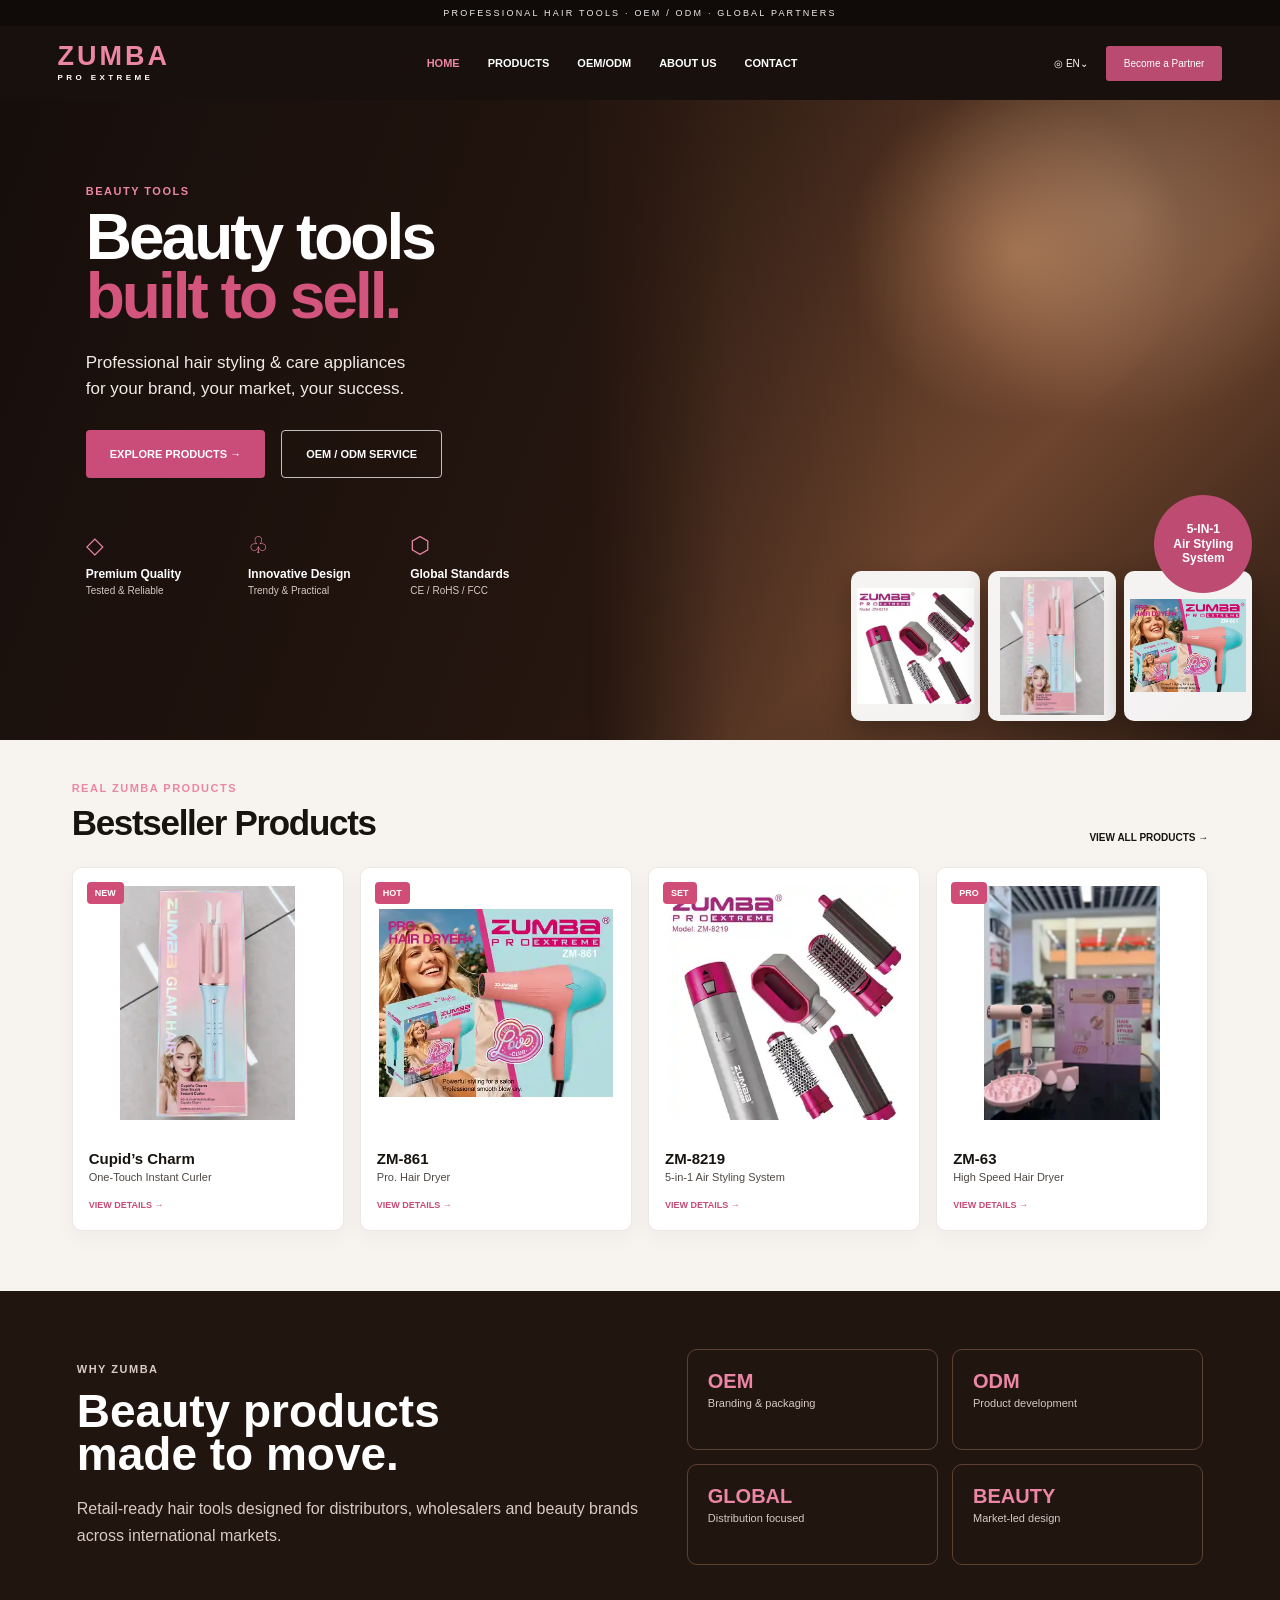
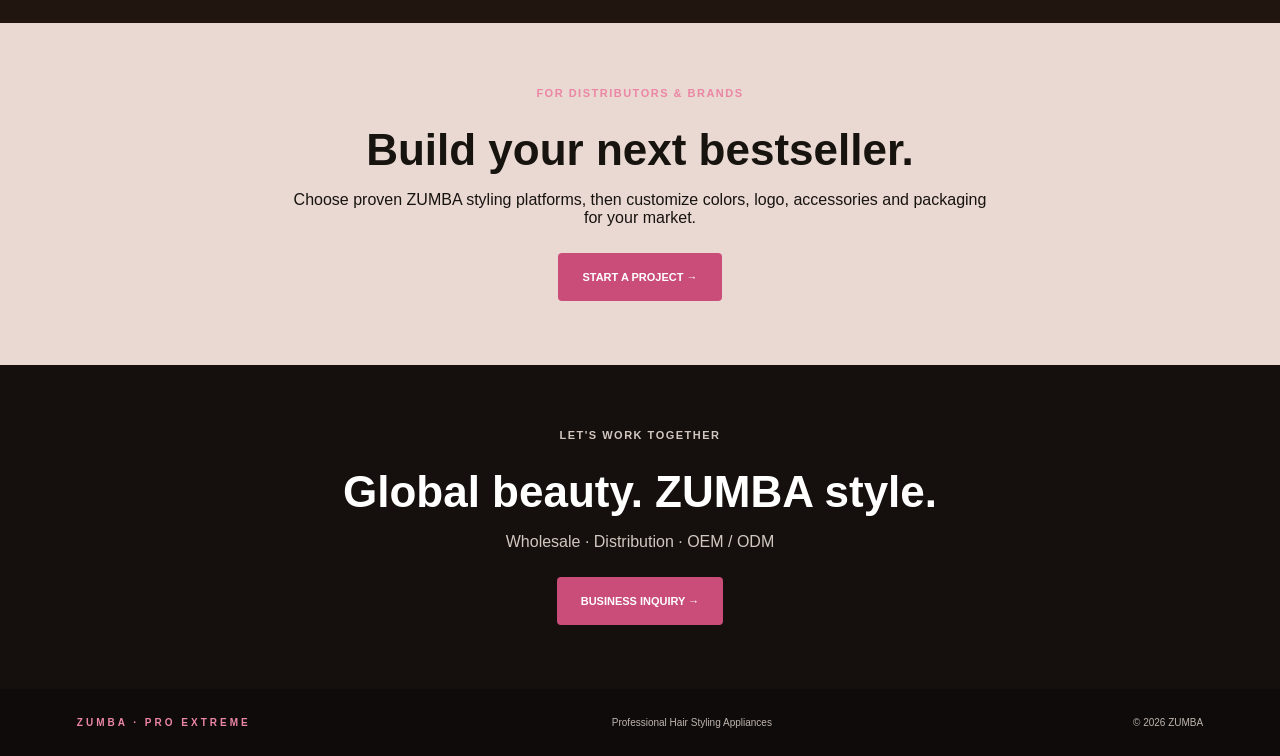
==== commit c2154672: "Match homepage hero to approved reference only" ====
--- a/index.html
+++ b/index.html
@@ -1 +1 @@
-<!doctype html><html lang="en"><head><meta charset="UTF-8"><meta name="viewport" content="width=device-width,initial-scale=1"><meta name="description" content="ZUMBA professional hair styling appliances, OEM and ODM solutions."><title>ZUMBA | Professional Hair Styling</title><link rel="stylesheet" href="site-v2.css?v=5"></head><body><div class="topbar">PROFESSIONAL HAIR TOOLS · OEM / ODM · GLOBAL PARTNERS</div><header class="site-nav"><a class="brand" href="#">ZUMBA<span>PRO EXTREME</span></a><nav class="desktop-nav"><a href="#">HOME</a><a href="#products">PRODUCTS</a><a href="#oem">OEM/ODM</a><a href="#about">ABOUT US</a><a href="#contact">CONTACT</a></nav><div class="nav-actions"><span>◎ EN⌄</span><a class="partner-btn" href="#contact">Become a Partner</a></div><button class="menu-btn" aria-label="Menu">☰</button><nav class="mobile-menu"><a href="#">HOME</a><a href="#products">PRODUCTS</a><a href="#oem">OEM/ODM</a><a href="#about">ABOUT US</a><a href="#contact">CONTACT</a></nav></header><main><section class="hero"><div class="hero-copy"><p class="eyebrow">ZUMBA PROFESSIONAL BEAUTY</p><div class="hero-logo">ZUMBA<span>PRO EXTREME</span></div><h1>Beauty tools<br><em>built to sell.</em></h1><p class="hero-lead">Professional hair styling &amp; care appliances for your brand, your market, your success.</p><div class="hero-actions"><a class="btn btn-pink" href="#products">EXPLORE PRODUCTS →</a><a class="btn btn-outline" href="#oem">OEM / ODM SERVICE</a></div><div class="hero-features"><div class="feature"><i>◇</i><b>Premium Quality</b>Tested &amp; Reliable</div><div class="feature"><i>♧</i><b>Innovative Design</b>Trendy &amp; Practical</div><div class="feature"><i>⬡</i><b>Global Standards</b>CE / RoHS / FCC</div></div></div><div class="hero-visual"><img src="https://images.pexels.com/photos/27013755/pexels-photo-27013755.jpeg?auto=compress&cs=tinysrgb&w=1600" alt="Middle Eastern woman with long dark hair" style="position:absolute;inset:0;width:100%;height:100%;object-fit:cover;object-position:center top;filter:saturate(.9) contrast(1.04)"><div style="position:absolute;inset:0;background:linear-gradient(90deg,#24150f 0%,rgba(36,21,15,.55) 20%,rgba(36,21,15,.08) 55%,rgba(0,0,0,.05) 100%);z-index:2"></div><div style="position:absolute;right:5%;top:7%;z-index:4;text-align:right"><strong style="display:block;font-size:28px;letter-spacing:4px;color:#f1a0b7">ZUMBA</strong><span style="font-size:9px;letter-spacing:4px;color:#fff">PRO EXTREME</span></div><div class="hero-product-stack"><img src="assets/hero-multistyler.webp?v=5" alt="ZM-8219 5-in-1 styling system"><img src="assets/product-cupid.webp?v=5" alt="Cupid's Charm automatic curler"><img src="assets/product-zm861.webp?v=5" alt="ZM-861 hair dryer"></div><div class="hero-badge">5-IN-1<br>Air Styling<br>System</div></div></section><section class="products" id="products"><div class="products-head"><div><p class="eyebrow">REAL ZUMBA PRODUCTS</p><h2>Bestseller Products</h2></div><a class="view-all" href="#products">VIEW ALL PRODUCTS →</a></div><div class="product-grid"><article class="product-card"><div class="product-media"><span class="tag">NEW</span><img src="assets/product-cupid.webp?v=5" alt="ZUMBA Cupid's Charm One-Touch Instant Curler"></div><div class="product-copy"><h3>Cupid’s Charm</h3><p>One-Touch Instant Curler</p><a class="details" href="#contact">VIEW DETAILS →</a></div></article><article class="product-card"><div class="product-media"><span class="tag">HOT</span><img src="assets/product-zm861.webp?v=5" alt="ZUMBA ZM-861 Pro Hair Dryer"></div><div class="product-copy"><h3>ZM-861</h3><p>Pro. Hair Dryer</p><a class="details" href="#contact">VIEW DETAILS →</a></div></article><article class="product-card"><div class="product-media"><span class="tag">SET</span><img src="assets/hero-multistyler.webp?v=5" alt="ZUMBA ZM-8219 5-in-1 Air Styling System"></div><div class="product-copy"><h3>ZM-8219</h3><p>5-in-1 Air Styling System</p><a class="details" href="#contact">VIEW DETAILS →</a></div></article><article class="product-card"><div class="product-media"><span class="tag">PRO</span><img src="assets/dryer-zm63.webp?v=5" alt="ZUMBA ZM-63 Hair Dryer"></div><div class="product-copy"><h3>ZM-63</h3><p>High Speed Hair Dryer</p><a class="details" href="#contact">VIEW DETAILS →</a></div></article></div></section><section class="about-strip" id="about"><div><p class="eyebrow">WHY ZUMBA</p><h2>Beauty products<br>made to move.</h2><p>Retail-ready hair tools designed for distributors, wholesalers and beauty brands across international markets.</p></div><div class="about-points"><div><strong>OEM</strong><span>Branding &amp; packaging</span></div><div><strong>ODM</strong><span>Product development</span></div><div><strong>GLOBAL</strong><span>Distribution focused</span></div><div><strong>BEAUTY</strong><span>Market-led design</span></div></div></section><section class="oem" id="oem"><p class="eyebrow">FOR DISTRIBUTORS &amp; BRANDS</p><h2>Build your next bestseller.</h2><p>Choose proven ZUMBA styling platforms, then customize colors, logo, accessories and packaging for your market.</p><a class="btn btn-pink" href="#contact">START A PROJECT →</a></section><section class="contact" id="contact"><p class="eyebrow">LET'S WORK TOGETHER</p><h2>Global beauty. ZUMBA style.</h2><p>Wholesale · Distribution · OEM / ODM</p><a class="btn btn-pink" href="#contact">BUSINESS INQUIRY →</a></section></main><footer><div class="footer-brand">ZUMBA · PRO EXTREME</div><div>Professional Hair Styling Appliances</div><div>© 2026 ZUMBA</div></footer><script>const b=document.querySelector('.menu-btn'),m=document.querySelector('.mobile-menu');b?.addEventListener('click',()=>m.classList.toggle('open'));m?.querySelectorAll('a').forEach(a=>a.addEventListener('click',()=>m.classList.remove('open')));</script></body></html>+<!doctype html><html lang="en"><head><meta charset="UTF-8"><meta name="viewport" content="width=device-width,initial-scale=1"><meta name="description" content="ZUMBA professional hair styling appliances, OEM and ODM solutions."><title>ZUMBA | Professional Hair Styling</title><link rel="stylesheet" href="site-v2.css?v=6"></head><body><div class="topbar">PROFESSIONAL HAIR TOOLS · OEM / ODM · GLOBAL PARTNERS</div><header class="site-nav"><a class="brand" href="#">ZUMBA<span>PRO EXTREME</span></a><nav class="desktop-nav"><a href="#">HOME</a><a href="#products">PRODUCTS</a><a href="#oem">OEM/ODM</a><a href="#about">ABOUT US</a><a href="#contact">CONTACT</a></nav><div class="nav-actions"><span>◎ EN⌄</span><a class="partner-btn" href="#contact">Become a Partner</a></div><button class="menu-btn" aria-label="Menu">☰</button><nav class="mobile-menu"><a href="#">HOME</a><a href="#products">PRODUCTS</a><a href="#oem">OEM/ODM</a><a href="#about">ABOUT US</a><a href="#contact">CONTACT</a></nav></header><main><section class="hero"><div class="hero-copy"><p class="eyebrow">BEAUTY TOOLS</p><h1>Beauty tools<br><em>built to sell.</em></h1><p class="hero-lead">Professional hair styling &amp; care appliances<br>for your brand, your market, your success.</p><div class="hero-actions"><a class="btn btn-pink" href="#products">EXPLORE PRODUCTS →</a><a class="btn btn-outline" href="#oem">OEM / ODM SERVICE</a></div><div class="hero-features"><div class="feature"><i>◇</i><b>Premium Quality</b>Tested &amp; Reliable</div><div class="feature"><i>♧</i><b>Innovative Design</b>Trendy &amp; Practical</div><div class="feature"><i>⬡</i><b>Global Standards</b>CE / RoHS / FCC</div></div></div><div class="hero-visual"><img class="hero-image" src="assets/hero-model-hd.webp?v=6" alt="Middle Eastern woman with long dark hair"><div class="hero-product-stack"><img src="assets/hero-multistyler.webp?v=6" alt="ZM-8219 5-in-1 styling system"><img src="assets/product-cupid.webp?v=6" alt="Cupid's Charm automatic curler"><img src="assets/product-zm861.webp?v=6" alt="ZM-861 hair dryer"></div><div class="hero-badge">5-IN-1<br>Air Styling<br>System</div></div></section><section class="products" id="products"><div class="products-head"><div><p class="eyebrow">REAL ZUMBA PRODUCTS</p><h2>Bestseller Products</h2></div><a class="view-all" href="#products">VIEW ALL PRODUCTS →</a></div><div class="product-grid"><article class="product-card"><div class="product-media"><span class="tag">NEW</span><img src="assets/product-cupid.webp?v=5" alt="ZUMBA Cupid's Charm One-Touch Instant Curler"></div><div class="product-copy"><h3>Cupid’s Charm</h3><p>One-Touch Instant Curler</p><a class="details" href="#contact">VIEW DETAILS →</a></div></article><article class="product-card"><div class="product-media"><span class="tag">HOT</span><img src="assets/product-zm861.webp?v=5" alt="ZUMBA ZM-861 Pro Hair Dryer"></div><div class="product-copy"><h3>ZM-861</h3><p>Pro. Hair Dryer</p><a class="details" href="#contact">VIEW DETAILS →</a></div></article><article class="product-card"><div class="product-media"><span class="tag">SET</span><img src="assets/hero-multistyler.webp?v=5" alt="ZUMBA ZM-8219 5-in-1 Air Styling System"></div><div class="product-copy"><h3>ZM-8219</h3><p>5-in-1 Air Styling System</p><a class="details" href="#contact">VIEW DETAILS →</a></div></article><article class="product-card"><div class="product-media"><span class="tag">PRO</span><img src="assets/dryer-zm63.webp?v=5" alt="ZUMBA ZM-63 Hair Dryer"></div><div class="product-copy"><h3>ZM-63</h3><p>High Speed Hair Dryer</p><a class="details" href="#contact">VIEW DETAILS →</a></div></article></div></section><section class="about-strip" id="about"><div><p class="eyebrow">WHY ZUMBA</p><h2>Beauty products<br>made to move.</h2><p>Retail-ready hair tools designed for distributors, wholesalers and beauty brands across international markets.</p></div><div class="about-points"><div><strong>OEM</strong><span>Branding &amp; packaging</span></div><div><strong>ODM</strong><span>Product development</span></div><div><strong>GLOBAL</strong><span>Distribution focused</span></div><div><strong>BEAUTY</strong><span>Market-led design</span></div></div></section><section class="oem" id="oem"><p class="eyebrow">FOR DISTRIBUTORS &amp; BRANDS</p><h2>Build your next bestseller.</h2><p>Choose proven ZUMBA styling platforms, then customize colors, logo, accessories and packaging for your market.</p><a class="btn btn-pink" href="#contact">START A PROJECT →</a></section><section class="contact" id="contact"><p class="eyebrow">LET'S WORK TOGETHER</p><h2>Global beauty. ZUMBA style.</h2><p>Wholesale · Distribution · OEM / ODM</p><a class="btn btn-pink" href="#contact">BUSINESS INQUIRY →</a></section></main><footer><div class="footer-brand">ZUMBA · PRO EXTREME</div><div>Professional Hair Styling Appliances</div><div>© 2026 ZUMBA</div></footer><script>const b=document.querySelector('.menu-btn'),m=document.querySelector('.mobile-menu');b?.addEventListener('click',()=>m.classList.toggle('open'));m?.querySelectorAll('a').forEach(a=>a.addEventListener('click',()=>m.classList.remove('open')));</script></body></html>
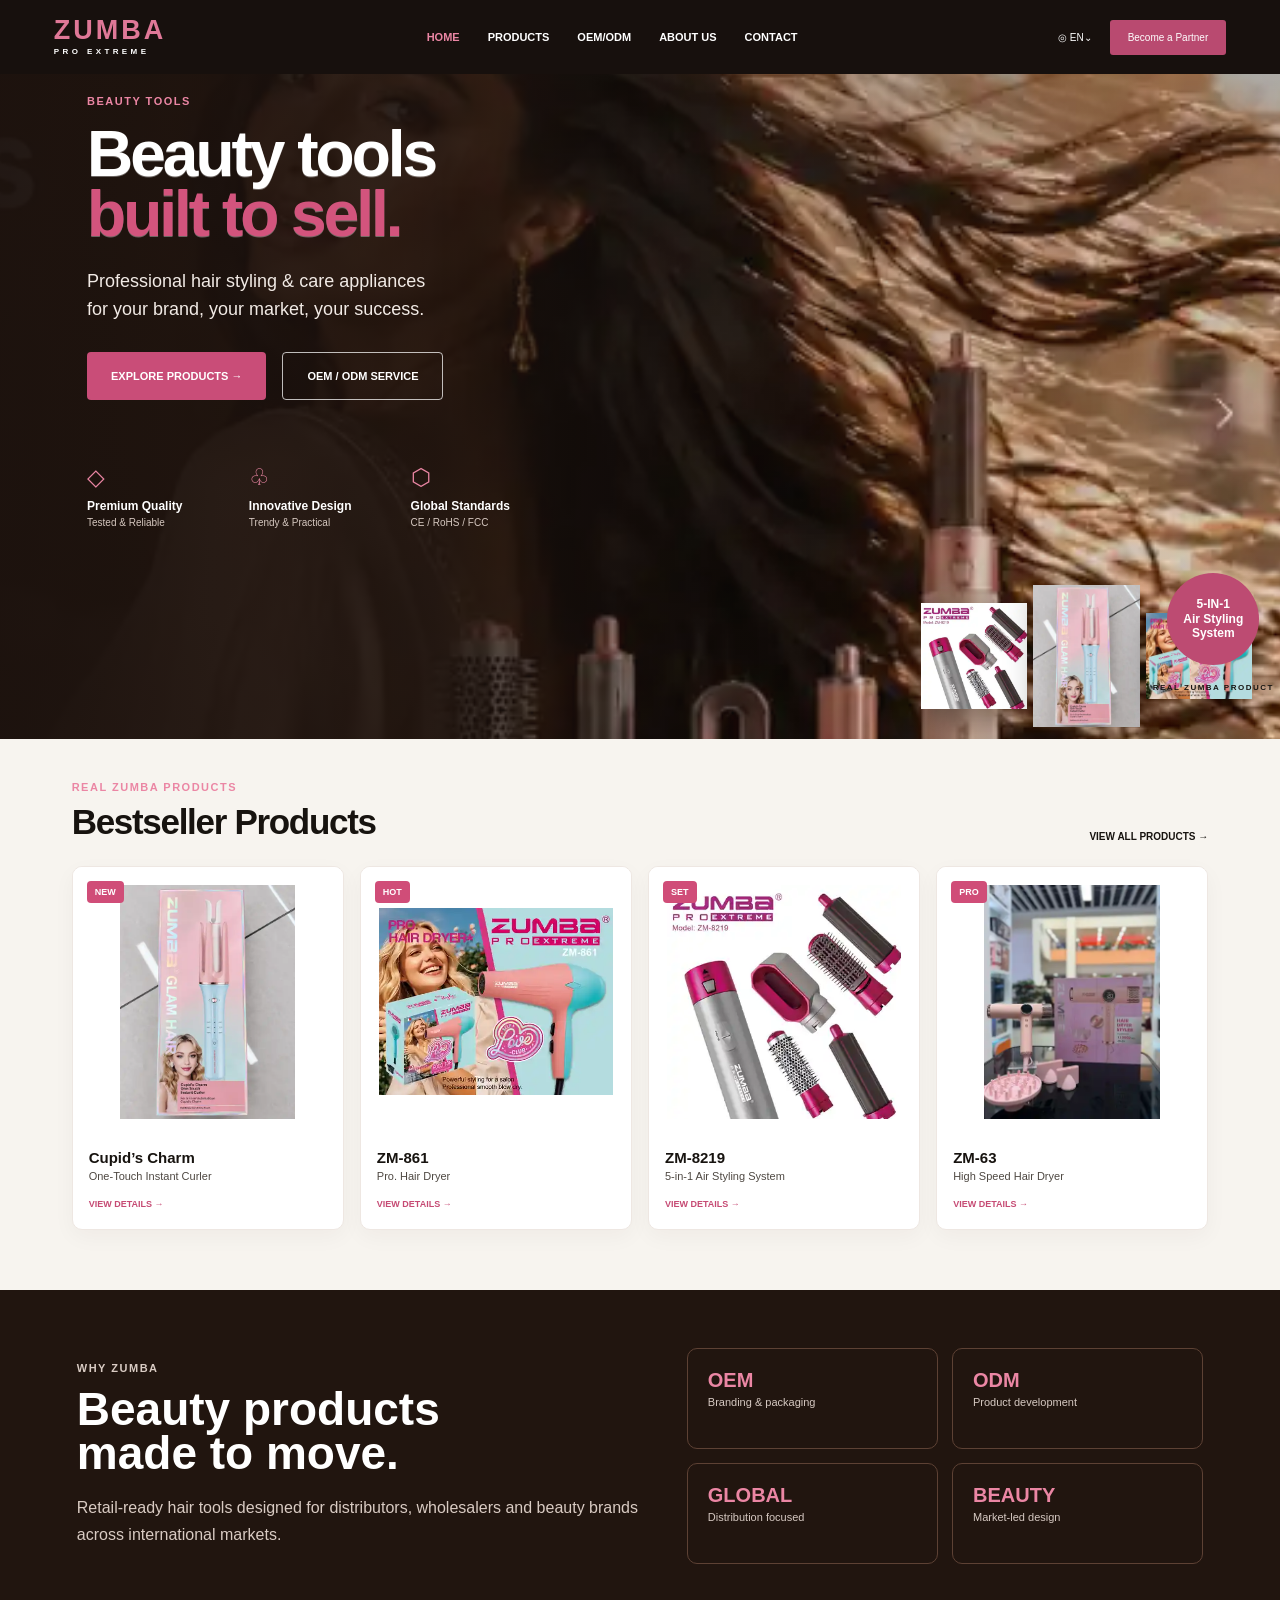
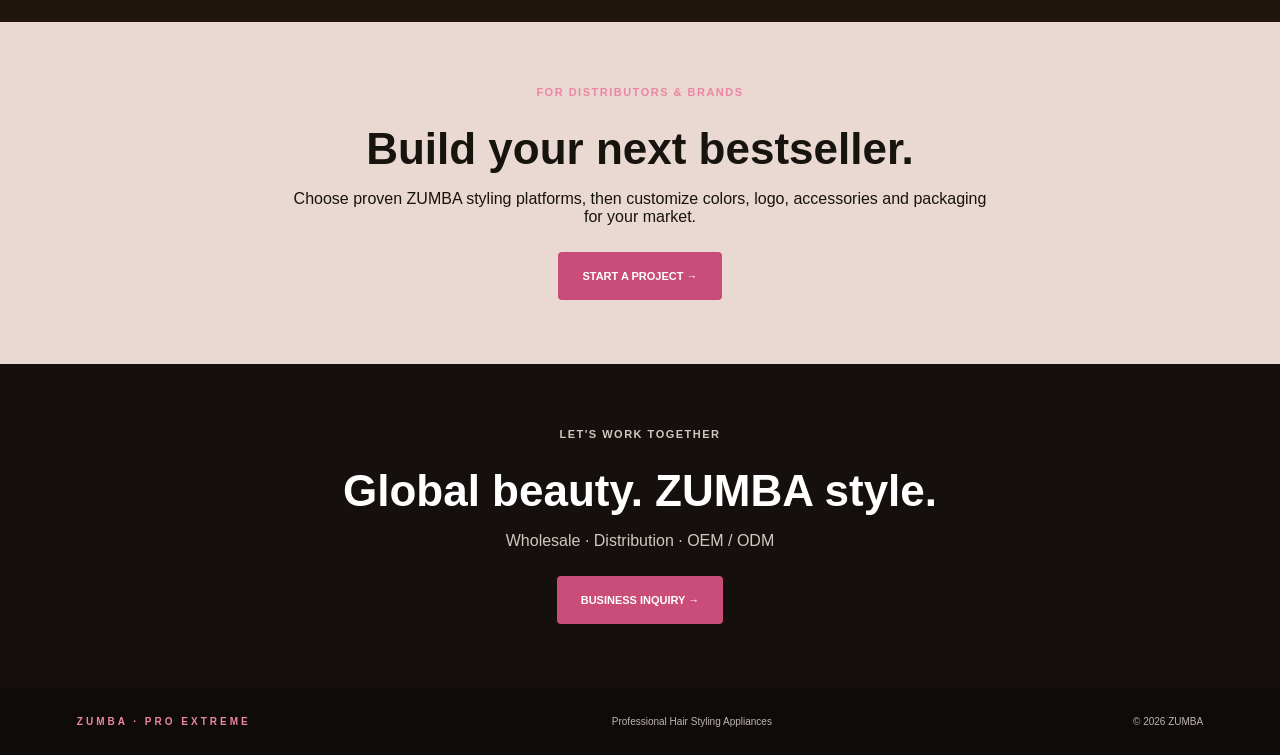
==== commit 1f241304: "Restore working model background and match approved homepage hero" ====
--- a/index.html
+++ b/index.html
@@ -1 +1 @@
-<!doctype html><html lang="en"><head><meta charset="UTF-8"><meta name="viewport" content="width=device-width,initial-scale=1"><meta name="description" content="ZUMBA professional hair styling appliances, OEM and ODM solutions."><title>ZUMBA | Professional Hair Styling</title><link rel="stylesheet" href="site-v2.css?v=6"></head><body><div class="topbar">PROFESSIONAL HAIR TOOLS · OEM / ODM · GLOBAL PARTNERS</div><header class="site-nav"><a class="brand" href="#">ZUMBA<span>PRO EXTREME</span></a><nav class="desktop-nav"><a href="#">HOME</a><a href="#products">PRODUCTS</a><a href="#oem">OEM/ODM</a><a href="#about">ABOUT US</a><a href="#contact">CONTACT</a></nav><div class="nav-actions"><span>◎ EN⌄</span><a class="partner-btn" href="#contact">Become a Partner</a></div><button class="menu-btn" aria-label="Menu">☰</button><nav class="mobile-menu"><a href="#">HOME</a><a href="#products">PRODUCTS</a><a href="#oem">OEM/ODM</a><a href="#about">ABOUT US</a><a href="#contact">CONTACT</a></nav></header><main><section class="hero"><div class="hero-copy"><p class="eyebrow">BEAUTY TOOLS</p><h1>Beauty tools<br><em>built to sell.</em></h1><p class="hero-lead">Professional hair styling &amp; care appliances<br>for your brand, your market, your success.</p><div class="hero-actions"><a class="btn btn-pink" href="#products">EXPLORE PRODUCTS →</a><a class="btn btn-outline" href="#oem">OEM / ODM SERVICE</a></div><div class="hero-features"><div class="feature"><i>◇</i><b>Premium Quality</b>Tested &amp; Reliable</div><div class="feature"><i>♧</i><b>Innovative Design</b>Trendy &amp; Practical</div><div class="feature"><i>⬡</i><b>Global Standards</b>CE / RoHS / FCC</div></div></div><div class="hero-visual"><img class="hero-image" src="assets/hero-model-hd.webp?v=6" alt="Middle Eastern woman with long dark hair"><div class="hero-product-stack"><img src="assets/hero-multistyler.webp?v=6" alt="ZM-8219 5-in-1 styling system"><img src="assets/product-cupid.webp?v=6" alt="Cupid's Charm automatic curler"><img src="assets/product-zm861.webp?v=6" alt="ZM-861 hair dryer"></div><div class="hero-badge">5-IN-1<br>Air Styling<br>System</div></div></section><section class="products" id="products"><div class="products-head"><div><p class="eyebrow">REAL ZUMBA PRODUCTS</p><h2>Bestseller Products</h2></div><a class="view-all" href="#products">VIEW ALL PRODUCTS →</a></div><div class="product-grid"><article class="product-card"><div class="product-media"><span class="tag">NEW</span><img src="assets/product-cupid.webp?v=5" alt="ZUMBA Cupid's Charm One-Touch Instant Curler"></div><div class="product-copy"><h3>Cupid’s Charm</h3><p>One-Touch Instant Curler</p><a class="details" href="#contact">VIEW DETAILS →</a></div></article><article class="product-card"><div class="product-media"><span class="tag">HOT</span><img src="assets/product-zm861.webp?v=5" alt="ZUMBA ZM-861 Pro Hair Dryer"></div><div class="product-copy"><h3>ZM-861</h3><p>Pro. Hair Dryer</p><a class="details" href="#contact">VIEW DETAILS →</a></div></article><article class="product-card"><div class="product-media"><span class="tag">SET</span><img src="assets/hero-multistyler.webp?v=5" alt="ZUMBA ZM-8219 5-in-1 Air Styling System"></div><div class="product-copy"><h3>ZM-8219</h3><p>5-in-1 Air Styling System</p><a class="details" href="#contact">VIEW DETAILS →</a></div></article><article class="product-card"><div class="product-media"><span class="tag">PRO</span><img src="assets/dryer-zm63.webp?v=5" alt="ZUMBA ZM-63 Hair Dryer"></div><div class="product-copy"><h3>ZM-63</h3><p>High Speed Hair Dryer</p><a class="details" href="#contact">VIEW DETAILS →</a></div></article></div></section><section class="about-strip" id="about"><div><p class="eyebrow">WHY ZUMBA</p><h2>Beauty products<br>made to move.</h2><p>Retail-ready hair tools designed for distributors, wholesalers and beauty brands across international markets.</p></div><div class="about-points"><div><strong>OEM</strong><span>Branding &amp; packaging</span></div><div><strong>ODM</strong><span>Product development</span></div><div><strong>GLOBAL</strong><span>Distribution focused</span></div><div><strong>BEAUTY</strong><span>Market-led design</span></div></div></section><section class="oem" id="oem"><p class="eyebrow">FOR DISTRIBUTORS &amp; BRANDS</p><h2>Build your next bestseller.</h2><p>Choose proven ZUMBA styling platforms, then customize colors, logo, accessories and packaging for your market.</p><a class="btn btn-pink" href="#contact">START A PROJECT →</a></section><section class="contact" id="contact"><p class="eyebrow">LET'S WORK TOGETHER</p><h2>Global beauty. ZUMBA style.</h2><p>Wholesale · Distribution · OEM / ODM</p><a class="btn btn-pink" href="#contact">BUSINESS INQUIRY →</a></section></main><footer><div class="footer-brand">ZUMBA · PRO EXTREME</div><div>Professional Hair Styling Appliances</div><div>© 2026 ZUMBA</div></footer><script>const b=document.querySelector('.menu-btn'),m=document.querySelector('.mobile-menu');b?.addEventListener('click',()=>m.classList.toggle('open'));m?.querySelectorAll('a').forEach(a=>a.addEventListener('click',()=>m.classList.remove('open')));</script></body></html>+<!doctype html><html lang="en"><head><meta charset="UTF-8"><meta name="viewport" content="width=device-width,initial-scale=1"><meta name="description" content="ZUMBA professional hair styling appliances, OEM and ODM solutions."><title>ZUMBA | Professional Hair Styling</title><link rel="stylesheet" href="hero-v3.css?v=6"><link rel="stylesheet" href="hero-v4.css?v=6"><link rel="stylesheet" href="site-v2.css?v=6"><link rel="stylesheet" href="hero-final.css?v=1"></head><body><div class="topbar">PROFESSIONAL HAIR TOOLS · OEM / ODM · GLOBAL PARTNERS</div><header class="site-nav"><a class="brand" href="#">ZUMBA<span>PRO EXTREME</span></a><nav class="desktop-nav"><a href="#">HOME</a><a href="#products">PRODUCTS</a><a href="#oem">OEM/ODM</a><a href="#about">ABOUT US</a><a href="#contact">CONTACT</a></nav><div class="nav-actions"><span>◎ EN⌄</span><a class="partner-btn" href="#contact">Become a Partner</a></div><button class="menu-btn" aria-label="Menu">☰</button><nav class="mobile-menu"><a href="#">HOME</a><a href="#products">PRODUCTS</a><a href="#oem">OEM/ODM</a><a href="#about">ABOUT US</a><a href="#contact">CONTACT</a></nav></header><main><section class="hero hero-v3"><div class="hero-copy"><p class="eyebrow">BEAUTY TOOLS</p><h1>Beauty tools<br><em>built to sell.</em></h1><p class="hero-lead">Professional hair styling &amp; care appliances<br>for your brand, your market, your success.</p><div class="hero-actions"><a class="btn btn-pink" href="#products">EXPLORE PRODUCTS →</a><a class="btn btn-outline" href="#oem">OEM / ODM SERVICE</a></div><div class="hero-features"><div class="feature"><i>◇</i><b>Premium Quality</b>Tested &amp; Reliable</div><div class="feature"><i>♧</i><b>Innovative Design</b>Trendy &amp; Practical</div><div class="feature"><i>⬡</i><b>Global Standards</b>CE / RoHS / FCC</div></div></div><div class="hero-visual"><div class="hero-product-stack"><img src="assets/hero-multistyler.webp?v=6" alt="ZM-8219 5-in-1 styling system"><img src="assets/product-cupid.webp?v=6" alt="Cupid's Charm automatic curler"><img src="assets/product-zm861.webp?v=6" alt="ZM-861 hair dryer"></div><div class="hero-badge">5-IN-1<br>Air Styling<br>System</div></div></section><section class="products" id="products"><div class="products-head"><div><p class="eyebrow">REAL ZUMBA PRODUCTS</p><h2>Bestseller Products</h2></div><a class="view-all" href="#products">VIEW ALL PRODUCTS →</a></div><div class="product-grid"><article class="product-card"><div class="product-media"><span class="tag">NEW</span><img src="assets/product-cupid.webp?v=5" alt="ZUMBA Cupid's Charm One-Touch Instant Curler"></div><div class="product-copy"><h3>Cupid’s Charm</h3><p>One-Touch Instant Curler</p><a class="details" href="#contact">VIEW DETAILS →</a></div></article><article class="product-card"><div class="product-media"><span class="tag">HOT</span><img src="assets/product-zm861.webp?v=5" alt="ZUMBA ZM-861 Pro Hair Dryer"></div><div class="product-copy"><h3>ZM-861</h3><p>Pro. Hair Dryer</p><a class="details" href="#contact">VIEW DETAILS →</a></div></article><article class="product-card"><div class="product-media"><span class="tag">SET</span><img src="assets/hero-multistyler.webp?v=5" alt="ZUMBA ZM-8219 5-in-1 Air Styling System"></div><div class="product-copy"><h3>ZM-8219</h3><p>5-in-1 Air Styling System</p><a class="details" href="#contact">VIEW DETAILS →</a></div></article><article class="product-card"><div class="product-media"><span class="tag">PRO</span><img src="assets/dryer-zm63.webp?v=5" alt="ZUMBA ZM-63 Hair Dryer"></div><div class="product-copy"><h3>ZM-63</h3><p>High Speed Hair Dryer</p><a class="details" href="#contact">VIEW DETAILS →</a></div></article></div></section><section class="about-strip" id="about"><div><p class="eyebrow">WHY ZUMBA</p><h2>Beauty products<br>made to move.</h2><p>Retail-ready hair tools designed for distributors, wholesalers and beauty brands across international markets.</p></div><div class="about-points"><div><strong>OEM</strong><span>Branding &amp; packaging</span></div><div><strong>ODM</strong><span>Product development</span></div><div><strong>GLOBAL</strong><span>Distribution focused</span></div><div><strong>BEAUTY</strong><span>Market-led design</span></div></div></section><section class="oem" id="oem"><p class="eyebrow">FOR DISTRIBUTORS &amp; BRANDS</p><h2>Build your next bestseller.</h2><p>Choose proven ZUMBA styling platforms, then customize colors, logo, accessories and packaging for your market.</p><a class="btn btn-pink" href="#contact">START A PROJECT →</a></section><section class="contact" id="contact"><p class="eyebrow">LET'S WORK TOGETHER</p><h2>Global beauty. ZUMBA style.</h2><p>Wholesale · Distribution · OEM / ODM</p><a class="btn btn-pink" href="#contact">BUSINESS INQUIRY →</a></section></main><footer><div class="footer-brand">ZUMBA · PRO EXTREME</div><div>Professional Hair Styling Appliances</div><div>© 2026 ZUMBA</div></footer><script>const b=document.querySelector('.menu-btn'),m=document.querySelector('.mobile-menu');b?.addEventListener('click',()=>m.classList.toggle('open'));m?.querySelectorAll('a').forEach(a=>a.addEventListener('click',()=>m.classList.remove('open')));</script></body></html>
--- a/hero-v3.css
+++ b/hero-v3.css
@@ -0,0 +1 @@
+.hero-v3{position:relative;min-height:760px;background:#d9a6a6;isolation:isolate;overflow:hidden}.hero-v3:before{content:'';position:absolute;inset:0;background-image:url("[data-uri]");background-size:cover;background-position:center 28%;filter:saturate(.95) contrast(.98);transform:scale(1.015);z-index:-3}.hero-v3:after{content:'';position:absolute;inset:0;background:linear-gradient(90deg,rgba(248,239,235,.96) 0%,rgba(248,239,235,.8) 38%,rgba(248,239,235,.25) 64%,rgba(30,20,18,.12) 100%);z-index:-2}.hero-v3 .hero-copy{max-width:620px}.hero-v3 .hero-copy h1{font-size:clamp(62px,7vw,104px);text-shadow:0 1px 0 rgba(255,255,255,.35)}.hero-v3 .lead{max-width:500px;color:#4d433f}.hero-v3 .hero-photo-wrap{min-height:560px;justify-content:flex-end}.hero-v3 .hero-photo-card{width:360px;border-radius:34px;background:rgba(255,255,255,.9);box-shadow:0 24px 70px rgba(42,23,19,.26);transform:translateY(110px)}.hero-v3 .hero-photo-card img{aspect-ratio:1/1;object-fit:cover}.hero-v3 .hero-badge{right:-2%;bottom:8%;width:112px;height:112px;background:#12100f}.hero-v3 .hero-badge:after{content:'REAL ZUMBA PRODUCT';position:absolute;bottom:-28px;white-space:nowrap;font-size:8px;letter-spacing:1.5px;color:#171512}.hero-v3 .actions .btn.primary{box-shadow:0 12px 30px rgba(0,0,0,.12)}@media(max-width:800px){.announcement{font-size:8px;letter-spacing:1.7px;padding:8px 10px}.hero-v3{min-height:760px;display:block;padding:0;position:relative}.hero-v3:before{background-position:63% 12%;transform:none}.hero-v3:after{background:linear-gradient(180deg,rgba(247,238,234,.06) 0%,rgba(247,238,234,.08) 26%,rgba(247,238,234,.54) 48%,rgba(247,238,234,.98) 67%,#f7eeea 100%)}.hero-v3 .hero-copy{position:absolute;left:0;right:0;bottom:38px;padding:0 7vw;z-index:3}.hero-v3 .eyebrow{font-size:9px;letter-spacing:2px}.hero-v3 .hero-copy h1{font-size:49px;line-height:.93;letter-spacing:-2.4px;margin:13px 0 14px}.hero-v3 .lead{font-size:13px;line-height:1.55;max-width:94%;margin:0}.hero-v3 .actions{margin-top:18px;display:flex;flex-direction:row;align-items:center;gap:12px;flex-wrap:wrap}.hero-v3 .btn{padding:13px 17px;font-size:10px}.hero-v3 .btn.text{padding:10px 0}.hero-v3 .hero-photo-wrap{position:absolute;right:4vw;top:230px;min-height:0;z-index:2}.hero-v3 .hero-photo-card{width:132px;border-radius:18px;transform:none;box-shadow:0 18px 38px rgba(45,24,19,.22)}.hero-v3 .hero-badge{width:68px;height:68px;right:-7px;bottom:-15px}.hero-v3 .hero-badge strong{font-size:14px}.hero-v3 .hero-badge span{font-size:7px;max-width:50px}.hero-v3 .hero-badge:after{display:none}.marquee{padding:13px 0;font-size:9px;letter-spacing:2px}.real-product-grid{gap:12px}.real-card{border-radius:14px}.image-shell{height:360px}.real-copy{padding:20px}.real-copy h3{font-size:28px}.section{padding-top:68px}.section-head h2{font-size:48px;line-height:.95}.category-band{grid-template-columns:1fr 1fr}.category-band h3{font-size:20px}.category-band p{font-size:11px}.nav{background:rgba(247,243,238,.88)}}
--- a/hero-v4.css
+++ b/hero-v4.css
@@ -0,0 +1 @@
+.hero-v3:before{background-image:url("[data-uri]");background-size:cover;background-position:center top;background-repeat:no-repeat;opacity:1}.hero-v3:after{background:linear-gradient(90deg,rgba(24,12,8,.55) 0%,rgba(24,12,8,.18) 46%,rgba(24,12,8,.04) 100%)}@media(max-width:800px){.hero-v3:before{background-size:cover;background-position:58% top}.hero-v3:after{background:linear-gradient(180deg,rgba(24,12,8,.08) 0%,rgba(247,237,232,.12) 48%,rgba(247,237,232,.92) 74%,#f7ede8 100%)}}
--- a/site-v2.css
+++ b/site-v2.css
@@ -1 +1,5 @@
-:root{--pink:#d04d78;--pink2:#eb86a4;--cream:#f7f3ee;--brown:#1b110d;--gold:#d9a16f}*{box-sizing:border-box}html{scroll-behavior:smooth}body{margin:0;font-family:Arial,Helvetica,sans-serif;background:var(--cream);color:#17130f}img{display:block;max-width:100%}a{text-decoration:none;color:inherit}.topbar{height:26px;background:#100b09;color:#eee;display:flex;align-items:center;justify-content:center;font-size:9px;letter-spacing:2.2px}.site-nav{height:74px;background:#17100d;color:#fff;display:flex;align-items:center;padding:0 4.5vw;gap:32px;position:relative;z-index:20}.brand{font-size:27px;letter-spacing:3px;font-weight:800;color:var(--pink2);line-height:.85;display:flex;flex-direction:column}.brand span,.hero-logo span{font-size:8px;letter-spacing:3.4px;color:#fff;margin-top:7px}.desktop-nav{display:flex;gap:28px;margin:auto;font-size:11px;font-weight:700}.desktop-nav a:first-child{color:var(--pink2)}.nav-actions{display:flex;align-items:center;gap:18px;font-size:10px}.partner-btn{padding:12px 18px;background:#b94a70;border-radius:3px}.menu-btn,.mobile-menu{display:none}.hero{min-height:640px;display:grid;grid-template-columns:46% 54%;background:linear-gradient(110deg,#160e0b 0%,#24150f 48%,#3b2418 100%);color:#fff;overflow:hidden;position:relative}.hero-copy{padding:74px 3vw 54px 6.7vw;position:relative;z-index:4}.eyebrow{color:var(--pink2);font-weight:800;font-size:11px;letter-spacing:1.5px}.hero-logo{display:flex;flex-direction:column;width:max-content;font-size:34px;letter-spacing:4px;font-weight:900;color:var(--pink2);line-height:.82;margin:18px 0 22px}.hero h1{font-size:64px;line-height:.92;margin:0 0 24px;letter-spacing:-3px;font-weight:800}.hero h1 em{display:inline-block;color:#d3547d;font-style:normal}.hero-lead{font-size:17px;line-height:1.55;color:#f1eae5;max-width:520px}.hero-actions{display:flex;gap:16px;margin-top:28px}.btn{min-height:48px;padding:0 24px;display:inline-flex;align-items:center;justify-content:center;font-weight:800;font-size:11px;border-radius:4px}.btn-pink{background:#c94d78;color:#fff}.btn-outline{border:1px solid rgba(255,255,255,.72);color:#fff}.hero-features{display:grid;grid-template-columns:repeat(3,1fr);gap:22px;margin-top:54px;max-width:540px}.feature{font-size:10px;color:#d6c8c0}.feature i{display:block;font-style:normal;color:var(--pink2);font-size:23px;margin-bottom:8px}.feature b{display:block;color:#fff;font-size:12px;margin-bottom:4px}.hero-visual{position:relative;min-height:640px;background:radial-gradient(circle at 62% 24%,rgba(211,148,103,.5),transparent 26%),linear-gradient(135deg,#2e1c13 0%,#6e452e 60%,#2b1a12 100%);overflow:hidden}.hero-visual:before{content:"";position:absolute;inset:0;background:linear-gradient(90deg,#24150f 0%,rgba(36,21,15,.32) 20%,transparent 48%),radial-gradient(circle at 78% 18%,rgba(255,221,184,.24),transparent 28%)}.beauty-placeholder{position:absolute;inset:0;display:flex;align-items:center;justify-content:center}.beauty-ring{width:58%;aspect-ratio:1;border-radius:50%;background:radial-gradient(circle at 42% 30%,#f6d2bd 0 12%,#bb7d62 13% 25%,#4d2a1e 26% 50%,#1c100c 51% 100%);box-shadow:0 0 0 28px rgba(226,169,123,.08),0 0 0 70px rgba(255,255,255,.025);filter:saturate(.9)}.beauty-copy{position:absolute;right:6%;top:8%;text-align:right;z-index:2}.beauty-copy strong{display:block;font-size:18px;color:#f7e8de;letter-spacing:.5px}.beauty-copy span{font-size:10px;color:#d6c4bb}.hero-product-stack{position:absolute;z-index:4;right:4%;bottom:3%;width:58%;display:grid;grid-template-columns:repeat(3,1fr);gap:8px;align-items:end}.hero-product-stack img{height:150px;width:100%;object-fit:contain;background:rgba(255,255,255,.94);padding:6px;border-radius:10px;box-shadow:0 10px 28px rgba(0,0,0,.3)}.hero-badge{position:absolute;z-index:5;right:4%;bottom:23%;width:98px;height:98px;border-radius:50%;background:#bd4b72;color:white;display:flex;align-items:center;justify-content:center;text-align:center;font-weight:800;font-size:12px;line-height:1.2}.products{background:#f7f4ef;padding:42px 5.6vw 60px}.products-head{display:flex;justify-content:space-between;align-items:flex-end;margin-bottom:24px}.products-head .eyebrow{margin:0 0 9px}.products-head h2{font-size:35px;margin:0;letter-spacing:-1.3px}.view-all{font-size:10px;font-weight:800}.product-grid{display:grid;grid-template-columns:repeat(4,1fr);gap:16px}.product-card{background:#fff;border-radius:10px;border:1px solid #eee7e2;overflow:hidden;box-shadow:0 7px 22px rgba(54,35,24,.04)}.product-media{height:270px;padding:18px;position:relative;display:flex;align-items:center;justify-content:center;background:#fff}.product-media img{width:100%;height:100%;object-fit:contain}.tag{position:absolute;left:14px;top:14px;background:var(--pink);color:#fff;padding:6px 8px;border-radius:4px;font-size:9px;font-weight:800}.product-copy{padding:12px 16px 18px}.product-copy h3{font-size:15px;margin:0 0 4px}.product-copy p{font-size:11px;margin:0;color:#4e4842}.details{display:inline-block;margin-top:17px;color:#c64b74;font-size:9px;font-weight:800}.about-strip{background:#21150f;color:#fff;padding:58px 6vw;display:grid;grid-template-columns:1.1fr 1fr;gap:42px}.about-strip h2{font-size:46px;line-height:.95;margin:10px 0 18px}.about-strip p{color:#d9cbc3;line-height:1.7}.about-points{display:grid;grid-template-columns:1fr 1fr;gap:14px}.about-points div{border:1px solid #5d4134;padding:20px;border-radius:10px}.about-points strong{display:block;color:var(--pink2);font-size:20px}.about-points span{font-size:11px;color:#d6c9c2}.oem,.contact{padding:64px 7vw;text-align:center}.oem{background:#ead8d2}.contact{background:#15100d;color:#fff}.oem h2,.contact h2{font-size:44px;margin:10px 0 16px}.oem p,.contact p{max-width:700px;margin:0 auto 26px}.contact p{color:#d2c7c0}footer{background:#0e0b0a;color:#bfb5ae;padding:28px 6vw;display:flex;justify-content:space-between;align-items:center;font-size:10px}.footer-brand{color:var(--pink2);font-weight:800;letter-spacing:3px}@media(max-width:850px){.topbar{display:none}.site-nav{height:82px;background:#f7f4ef;color:#16120f;padding:0 6vw}.brand{color:#111;font-size:26px}.brand span{color:#111}.desktop-nav,.nav-actions{display:none}.menu-btn{display:block;margin-left:auto;background:transparent;border:0;color:#169cf3;font-size:24px}.mobile-menu{position:absolute;top:82px;left:0;right:0;background:#17100d;color:#fff;padding:22px 7vw;gap:18px;flex-direction:column;font-size:13px;font-weight:700}.mobile-menu.open{display:flex}.hero{display:block;min-height:780px}.hero-copy{padding:42px 7vw 34px;width:100%}.hero-logo{font-size:30px;margin:14px 0 18px}.hero h1{font-size:46px;line-height:.93;letter-spacing:-2px}.hero-lead{font-size:14px}.hero-actions{flex-wrap:wrap;gap:10px}.btn{min-height:42px;padding:0 16px;font-size:9px}.hero-features{margin-top:34px;gap:10px}.feature{font-size:8px}.feature b{font-size:9px}.hero-visual{min-height:360px;height:360px}.beauty-ring{width:66%}.beauty-copy{right:6%;top:7%}.beauty-copy strong{font-size:14px}.hero-product-stack{width:52%;right:4%;bottom:2%;gap:5px}.hero-product-stack img{height:84px}.hero-badge{width:62px;height:62px;right:3%;bottom:23%;font-size:8px}.products{padding:36px 5vw 48px}.products-head{align-items:flex-end}.products-head h2{font-size:29px}.product-grid{grid-template-columns:repeat(2,1fr);gap:10px}.product-media{height:205px;padding:10px}.product-copy{padding:11px 12px 15px}.product-copy h3{font-size:13px}.product-copy p{font-size:9px}.details{font-size:8px;margin-top:12px}.about-strip{grid-template-columns:1fr;padding:48px 7vw;gap:28px}.about-strip h2,.oem h2,.contact h2{font-size:36px}.oem,.contact{padding:50px 7vw}footer{flex-direction:column;gap:10px;text-align:center}}@media(max-width:430px){.hero{min-height:740px}.hero h1{font-size:40px}.hero-logo{font-size:27px}.hero-features{grid-template-columns:repeat(3,1fr);gap:6px}.hero-visual{height:330px;min-height:330px}.hero-product-stack{width:58%}.hero-product-stack img{height:72px}.product-media{height:180px}.products-head{display:block}.view-all{display:block;margin-top:14px}}+:root{--pink:#d04d78;--pink2:#eb86a4;--cream:#f7f3ee;--brown:#1b110d;--gold:#d9a16f}*{box-sizing:border-box}html{scroll-behavior:smooth}body{margin:0;font-family:Arial,Helvetica,sans-serif;background:var(--cream);color:#17130f}img{display:block;max-width:100%}a{text-decoration:none;color:inherit}.topbar{height:26px;background:#100b09;color:#eee;display:flex;align-items:center;justify-content:center;font-size:9px;letter-spacing:2.2px}.site-nav{height:74px;background:#17100d;color:#fff;display:flex;align-items:center;padding:0 4.5vw;gap:32px;position:relative;z-index:20}.brand{font-size:27px;letter-spacing:3px;font-weight:800;color:var(--pink2);line-height:.85;display:flex;flex-direction:column}.brand span,.hero-logo span{font-size:8px;letter-spacing:3.4px;color:#fff;margin-top:7px}.desktop-nav{display:flex;gap:28px;margin:auto;font-size:11px;font-weight:700}.desktop-nav a:first-child{color:var(--pink2)}.nav-actions{display:flex;align-items:center;gap:18px;font-size:10px}.partner-btn{padding:12px 18px;background:#b94a70;border-radius:3px}.menu-btn,.mobile-menu{display:none}.hero{min-height:640px;display:grid;grid-template-columns:46% 54%;background:linear-gradient(110deg,#160e0b 0%,#24150f 48%,#3b2418 100%);color:#fff;overflow:hidden;position:relative}.hero-copy{padding:74px 3vw 54px 6.7vw;position:relative;z-index:4}.eyebrow{color:var(--pink2);font-weight:800;font-size:11px;letter-spacing:1.5px}.hero-logo{display:flex;flex-direction:column;width:max-content;font-size:34px;letter-spacing:4px;font-weight:900;color:var(--pink2);line-height:.82;margin:18px 0 22px}.hero h1{font-size:64px;line-height:.92;margin:0 0 24px;letter-spacing:-3px;font-weight:800}.hero h1 em{display:inline-block;color:#d3547d;font-style:normal}.hero-lead{font-size:17px;line-height:1.55;color:#f1eae5;max-width:520px}.hero-actions{display:flex;gap:16px;margin-top:28px}.btn{min-height:48px;padding:0 24px;display:inline-flex;align-items:center;justify-content:center;font-weight:800;font-size:11px;border-radius:4px}.btn-pink{background:#c94d78;color:#fff}.btn-outline{border:1px solid rgba(255,255,255,.72);color:#fff}.hero-features{display:grid;grid-template-columns:repeat(3,1fr);gap:22px;margin-top:54px;max-width:540px}.feature{font-size:10px;color:#d6c8c0}.feature i{display:block;font-style:normal;color:var(--pink2);font-size:23px;margin-bottom:8px}.feature b{display:block;color:#fff;font-size:12px;margin-bottom:4px}.hero-visual{position:relative;min-height:640px;background:radial-gradient(circle at 62% 24%,rgba(211,148,103,.5),transparent 26%),linear-gradient(135deg,#2e1c13 0%,#6e452e 60%,#2b1a12 100%);overflow:hidden}.hero-visual:before{content:"";position:absolute;inset:0;background:linear-gradient(90deg,#24150f 0%,rgba(36,21,15,.32) 20%,transparent 48%),radial-gradient(circle at 78% 18%,rgba(255,221,184,.24),transparent 28%)}.hero-image{position:absolute;inset:0;width:100%;height:100%;object-fit:cover;object-position:center top}.beauty-placeholder{position:absolute;inset:0;display:flex;align-items:center;justify-content:center}.beauty-ring{width:58%;aspect-ratio:1;border-radius:50%;background:radial-gradient(circle at 42% 30%,#f6d2bd 0 12%,#bb7d62 13% 25%,#4d2a1e 26% 50%,#1c100c 51% 100%);box-shadow:0 0 0 28px rgba(226,169,123,.08),0 0 0 70px rgba(255,255,255,.025);filter:saturate(.9)}.beauty-copy{position:absolute;right:6%;top:8%;text-align:right;z-index:2}.beauty-copy strong{display:block;font-size:18px;color:#f7e8de;letter-spacing:.5px}.beauty-copy span{font-size:10px;color:#d6c4bb}.hero-product-stack{position:absolute;z-index:4;right:4%;bottom:3%;width:58%;display:grid;grid-template-columns:repeat(3,1fr);gap:8px;align-items:end}.hero-product-stack img{height:150px;width:100%;object-fit:contain;background:rgba(255,255,255,.94);padding:6px;border-radius:10px;box-shadow:0 10px 28px rgba(0,0,0,.3)}.hero-badge{position:absolute;z-index:5;right:4%;bottom:23%;width:98px;height:98px;border-radius:50%;background:#bd4b72;color:white;display:flex;align-items:center;justify-content:center;text-align:center;font-weight:800;font-size:12px;line-height:1.2}.products{background:#f7f4ef;padding:42px 5.6vw 60px}.products-head{display:flex;justify-content:space-between;align-items:flex-end;margin-bottom:24px}.products-head .eyebrow{margin:0 0 9px}.products-head h2{font-size:35px;margin:0;letter-spacing:-1.3px}.view-all{font-size:10px;font-weight:800}.product-grid{display:grid;grid-template-columns:repeat(4,1fr);gap:16px}.product-card{background:#fff;border-radius:10px;border:1px solid #eee7e2;overflow:hidden;box-shadow:0 7px 22px rgba(54,35,24,.04)}.product-media{height:270px;padding:18px;position:relative;display:flex;align-items:center;justify-content:center;background:#fff}.product-media img{width:100%;height:100%;object-fit:contain}.tag{position:absolute;left:14px;top:14px;background:var(--pink);color:#fff;padding:6px 8px;border-radius:4px;font-size:9px;font-weight:800}.product-copy{padding:12px 16px 18px}.product-copy h3{font-size:15px;margin:0 0 4px}.product-copy p{font-size:11px;margin:0;color:#4e4842}.details{display:inline-block;margin-top:17px;color:#c64b74;font-size:9px;font-weight:800}.about-strip{background:#21150f;color:#fff;padding:58px 6vw;display:grid;grid-template-columns:1.1fr 1fr;gap:42px}.about-strip h2{font-size:46px;line-height:.95;margin:10px 0 18px}.about-strip p{color:#d9cbc3;line-height:1.7}.about-points{display:grid;grid-template-columns:1fr 1fr;gap:14px}.about-points div{border:1px solid #5d4134;padding:20px;border-radius:10px}.about-points strong{display:block;color:var(--pink2);font-size:20px}.about-points span{font-size:11px;color:#d6c9c2}.oem,.contact{padding:64px 7vw;text-align:center}.oem{background:#ead8d2}.contact{background:#15100d;color:#fff}.oem h2,.contact h2{font-size:44px;margin:10px 0 16px}.oem p,.contact p{max-width:700px;margin:0 auto 26px}.contact p{color:#d2c7c0}footer{background:#0e0b0a;color:#bfb5ae;padding:28px 6vw;display:flex;justify-content:space-between;align-items:center;font-size:10px}.footer-brand{color:var(--pink2);font-weight:800;letter-spacing:3px}@media(max-width:850px){.topbar{display:none}.site-nav{height:82px;background:#f7f4ef;color:#16120f;padding:0 6vw}.brand{color:#111;font-size:26px}.brand span{color:#111}.desktop-nav,.nav-actions{display:none}.menu-btn{display:block;margin-left:auto;background:transparent;border:0;color:#169cf3;font-size:24px}.mobile-menu{position:absolute;top:82px;left:0;right:0;background:#17100d;color:#fff;padding:22px 7vw;gap:18px;flex-direction:column;font-size:13px;font-weight:700}.mobile-menu.open{display:flex}.hero{display:block;min-height:780px}.hero-copy{padding:42px 7vw 34px;width:100%}.hero-logo{font-size:30px;margin:14px 0 18px}.hero h1{font-size:46px;line-height:.93;letter-spacing:-2px}.hero-lead{font-size:14px}.hero-actions{flex-wrap:wrap;gap:10px}.btn{min-height:42px;padding:0 16px;font-size:9px}.hero-features{margin-top:34px;gap:10px}.feature{font-size:8px}.feature b{font-size:9px}.hero-visual{min-height:360px;height:360px}.beauty-ring{width:66%}.beauty-copy{right:6%;top:7%}.beauty-copy strong{font-size:14px}.hero-product-stack{width:52%;right:4%;bottom:2%;gap:5px}.hero-product-stack img{height:84px}.hero-badge{width:62px;height:62px;right:3%;bottom:23%;font-size:8px}.products{padding:36px 5vw 48px}.products-head{align-items:flex-end}.products-head h2{font-size:29px}.product-grid{grid-template-columns:repeat(2,1fr);gap:10px}.product-media{height:205px;padding:10px}.product-copy{padding:11px 12px 15px}.product-copy h3{font-size:13px}.product-copy p{font-size:9px}.details{font-size:8px;margin-top:12px}.about-strip{grid-template-columns:1fr;padding:48px 7vw;gap:28px}.about-strip h2,.oem h2,.contact h2{font-size:36px}.oem,.contact{padding:50px 7vw}footer{flex-direction:column;gap:10px;text-align:center}}@media(max-width:430px){.hero{min-height:740px}.hero h1{font-size:40px}.hero-logo{font-size:27px}.hero-features{grid-template-columns:repeat(3,1fr);gap:6px}.hero-visual{height:330px;min-height:330px}.hero-product-stack{width:58%}.hero-product-stack img{height:72px}.product-media{height:180px}.products-head{display:block}.view-all{display:block;margin-top:14px}}
+/* approved homepage hero only */
+.topbar{display:none!important}.site-nav{position:absolute!important;top:0;left:0;right:0;height:92px!important;background:linear-gradient(180deg,rgba(17,10,7,.72),rgba(17,10,7,0))!important;color:#fff!important;padding:0 4.2vw!important;z-index:50}.site-nav .brand{color:#df6a8f!important}.site-nav .brand span{color:#fff!important}.hero{min-height:753px!important;height:min(753px,57.7vw)!important;grid-template-columns:46% 54%!important;background:#1d100a!important}.hero-copy{padding:170px 3vw 54px 6.7vw!important}.hero h1{font-size:clamp(60px,5.8vw,88px)!important;line-height:.92!important}.hero-lead{font-size:18px!important;max-width:510px!important}.hero-features{margin-top:68px!important}.hero-visual{min-height:753px!important;height:100%!important}.hero-image{object-position:48% center!important;filter:saturate(.95) contrast(1.05) brightness(.93)!important}.hero-visual:after{content:"";position:absolute;inset:0;z-index:2;background:linear-gradient(90deg,#1d100a 0%,rgba(29,16,10,.72) 14%,rgba(29,16,10,.08) 43%,rgba(0,0,0,.02) 100%),linear-gradient(0deg,rgba(22,12,8,.35),transparent 35%)}.hero-product-stack{width:56%!important;right:4%!important;bottom:2%!important;z-index:4!important}.hero-product-stack img{background:transparent!important;box-shadow:none!important;border-radius:0!important;padding:0!important;height:170px!important;filter:drop-shadow(0 10px 14px rgba(0,0,0,.28))}.hero-badge{right:4%!important;bottom:10%!important;width:100px!important;height:100px!important;background:#bd4b72!important}.hero-copy,.hero-product-stack,.hero-badge{z-index:5!important}
+@media(max-width:850px){.site-nav{position:relative!important;height:82px!important;background:#f7f4ef!important;color:#17130f!important}.site-nav .brand,.site-nav .brand span{color:#111!important}.hero{height:520px!important;min-height:520px!important;display:block!important;position:relative!important}.hero-copy{position:relative!important;z-index:6!important;width:58%!important;padding:52px 0 24px 6vw!important}.hero h1{font-size:38px!important}.hero-lead{font-size:11px!important}.hero-features{margin-top:30px!important}.hero-visual{position:absolute!important;inset:0!important;height:100%!important;min-height:520px!important}.hero-image{object-position:57% center!important}.hero-visual:after{background:linear-gradient(90deg,#21140e 0%,rgba(33,20,14,.88) 35%,rgba(33,20,14,.25) 62%,rgba(0,0,0,.03) 100%)!important}.hero-product-stack{width:44%!important;right:3%!important;bottom:2%!important}.hero-product-stack img{height:82px!important}.hero-badge{width:62px!important;height:62px!important;right:3%!important;bottom:20%!important;font-size:8px!important}}
+@media(max-width:430px){.hero{height:470px!important;min-height:470px!important}.hero-copy{width:61%!important;padding-top:44px!important}.hero h1{font-size:32px!important}.hero-product-stack{width:48%!important}.hero-product-stack img{height:68px!important}.hero-badge{width:54px!important;height:54px!important;bottom:18%!important;font-size:7px!important}}
--- a/hero-final.css
+++ b/hero-final.css
@@ -0,0 +1 @@
+.topbar{display:none!important}.site-nav{background:#17100d!important;color:#fff!important;height:74px!important}.site-nav .brand{color:#df7897!important}.site-nav .brand span{color:#fff!important}.site-nav .menu-btn{color:#fff!important}.hero.hero-v3{position:relative!important;overflow:hidden!important;min-height:640px!important;background:#21140e!important;display:grid!important;grid-template-columns:46% 54%!important}.hero-v3:before{content:""!important;position:absolute!important;inset:0!important;z-index:0!important;opacity:1!important;background-size:cover!important;background-position:center center!important;background-repeat:no-repeat!important}.hero-v3:after{content:"";position:absolute;inset:0;z-index:1;background:linear-gradient(90deg,rgba(27,17,13,.97) 0%,rgba(27,17,13,.88) 34%,rgba(27,17,13,.28) 57%,rgba(0,0,0,.02) 100%);pointer-events:none}.hero-v3 .hero-copy{position:relative!important;z-index:3!important;padding:84px 3vw 58px 6.8vw!important}.hero-v3 .hero-visual{position:relative!important;z-index:3!important;background:transparent!important;min-height:640px!important}.hero-v3 .hero-visual:before,.hero-v3 .hero-visual:after{display:none!important}.hero-v3 .hero-image{display:none!important}.hero-v3 .hero-product-stack{right:4%!important;bottom:0!important;width:48%!important;gap:6px!important}.hero-v3 .hero-product-stack img{height:165px!important;background:transparent!important;padding:0!important;border-radius:0!important;box-shadow:none!important;object-fit:contain!important}.hero-v3 .hero-badge{right:3%!important;bottom:10%!important;width:92px!important;height:92px!important}.hero-v3 h1{font-size:64px!important;line-height:.93!important;margin:18px 0 24px!important}.hero-v3 .hero-features{margin-top:64px!important}.products{margin-top:0!important}@media(max-width:850px){.site-nav{height:82px!important;background:#17100d!important}.site-nav .brand{color:#df7897!important}.site-nav .brand span{color:#fff!important}.hero.hero-v3{display:block!important;min-height:520px!important;height:520px!important}.hero-v3:before{background-position:58% center!important;background-size:cover!important}.hero-v3:after{background:linear-gradient(90deg,rgba(27,17,13,.96) 0%,rgba(27,17,13,.85) 38%,rgba(27,17,13,.34) 62%,rgba(0,0,0,.06) 100%)!important}.hero-v3 .hero-copy{width:59%!important;padding:48px 0 26px 7vw!important}.hero-v3 h1{font-size:36px!important;line-height:.94!important;margin:12px 0 18px!important}.hero-v3 .hero-lead{font-size:11px!important}.hero-v3 .hero-actions{gap:8px!important;margin-top:18px!important}.hero-v3 .hero-features{margin-top:31px!important;gap:8px!important}.hero-v3 .hero-visual{position:absolute!important;inset:0!important;min-height:520px!important;pointer-events:none!important}.hero-v3 .hero-product-stack{width:44%!important;right:3%!important;bottom:1%!important}.hero-v3 .hero-product-stack img{height:88px!important}.hero-v3 .hero-badge{width:62px!important;height:62px!important;right:2%!important;bottom:18%!important;font-size:8px!important}}@media(max-width:430px){.hero.hero-v3{height:470px!important;min-height:470px!important}.hero-v3:before{background-position:60% center!important}.hero-v3 .hero-copy{width:61%!important;padding-top:42px!important}.hero-v3 h1{font-size:31px!important}.hero-v3 .hero-product-stack{width:46%!important}.hero-v3 .hero-product-stack img{height:72px!important}}
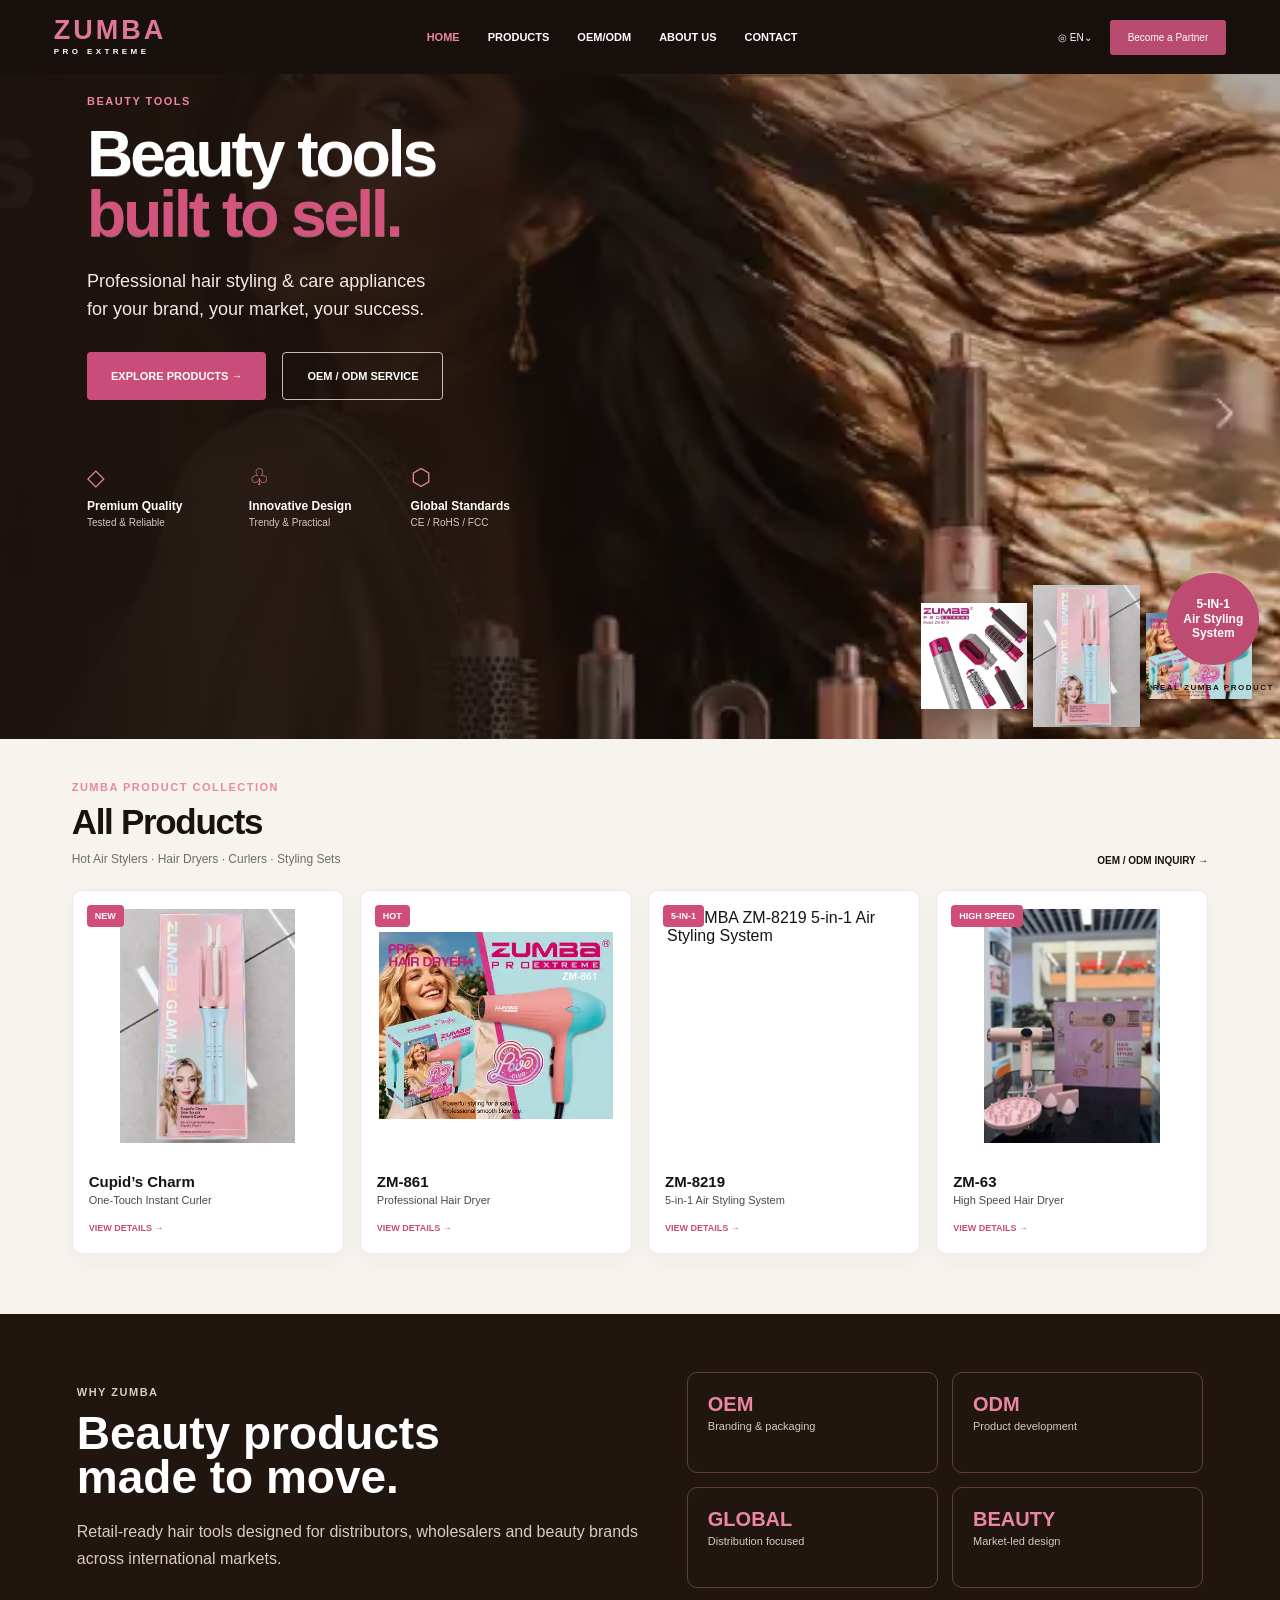
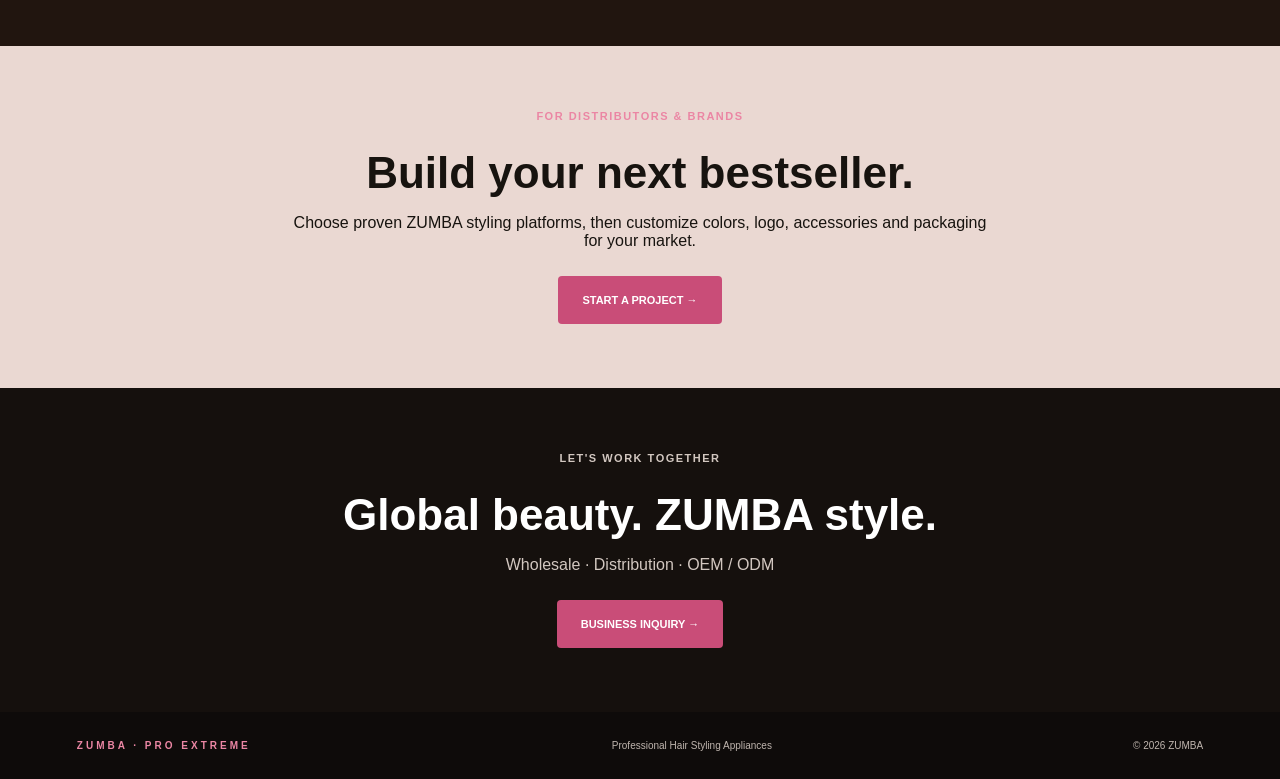
==== commit 721d8277: "Start full ZUMBA product catalog with HD assets" ====
--- a/index.html
+++ b/index.html
@@ -1 +1 @@
-<!doctype html><html lang="en"><head><meta charset="UTF-8"><meta name="viewport" content="width=device-width,initial-scale=1"><meta name="description" content="ZUMBA professional hair styling appliances, OEM and ODM solutions."><title>ZUMBA | Professional Hair Styling</title><link rel="stylesheet" href="hero-v3.css?v=6"><link rel="stylesheet" href="hero-v4.css?v=6"><link rel="stylesheet" href="site-v2.css?v=6"><link rel="stylesheet" href="hero-final.css?v=1"></head><body><div class="topbar">PROFESSIONAL HAIR TOOLS · OEM / ODM · GLOBAL PARTNERS</div><header class="site-nav"><a class="brand" href="#">ZUMBA<span>PRO EXTREME</span></a><nav class="desktop-nav"><a href="#">HOME</a><a href="#products">PRODUCTS</a><a href="#oem">OEM/ODM</a><a href="#about">ABOUT US</a><a href="#contact">CONTACT</a></nav><div class="nav-actions"><span>◎ EN⌄</span><a class="partner-btn" href="#contact">Become a Partner</a></div><button class="menu-btn" aria-label="Menu">☰</button><nav class="mobile-menu"><a href="#">HOME</a><a href="#products">PRODUCTS</a><a href="#oem">OEM/ODM</a><a href="#about">ABOUT US</a><a href="#contact">CONTACT</a></nav></header><main><section class="hero hero-v3"><div class="hero-copy"><p class="eyebrow">BEAUTY TOOLS</p><h1>Beauty tools<br><em>built to sell.</em></h1><p class="hero-lead">Professional hair styling &amp; care appliances<br>for your brand, your market, your success.</p><div class="hero-actions"><a class="btn btn-pink" href="#products">EXPLORE PRODUCTS →</a><a class="btn btn-outline" href="#oem">OEM / ODM SERVICE</a></div><div class="hero-features"><div class="feature"><i>◇</i><b>Premium Quality</b>Tested &amp; Reliable</div><div class="feature"><i>♧</i><b>Innovative Design</b>Trendy &amp; Practical</div><div class="feature"><i>⬡</i><b>Global Standards</b>CE / RoHS / FCC</div></div></div><div class="hero-visual"><div class="hero-product-stack"><img src="assets/hero-multistyler.webp?v=6" alt="ZM-8219 5-in-1 styling system"><img src="assets/product-cupid.webp?v=6" alt="Cupid's Charm automatic curler"><img src="assets/product-zm861.webp?v=6" alt="ZM-861 hair dryer"></div><div class="hero-badge">5-IN-1<br>Air Styling<br>System</div></div></section><section class="products" id="products"><div class="products-head"><div><p class="eyebrow">REAL ZUMBA PRODUCTS</p><h2>Bestseller Products</h2></div><a class="view-all" href="#products">VIEW ALL PRODUCTS →</a></div><div class="product-grid"><article class="product-card"><div class="product-media"><span class="tag">NEW</span><img src="assets/product-cupid.webp?v=5" alt="ZUMBA Cupid's Charm One-Touch Instant Curler"></div><div class="product-copy"><h3>Cupid’s Charm</h3><p>One-Touch Instant Curler</p><a class="details" href="#contact">VIEW DETAILS →</a></div></article><article class="product-card"><div class="product-media"><span class="tag">HOT</span><img src="assets/product-zm861.webp?v=5" alt="ZUMBA ZM-861 Pro Hair Dryer"></div><div class="product-copy"><h3>ZM-861</h3><p>Pro. Hair Dryer</p><a class="details" href="#contact">VIEW DETAILS →</a></div></article><article class="product-card"><div class="product-media"><span class="tag">SET</span><img src="assets/hero-multistyler.webp?v=5" alt="ZUMBA ZM-8219 5-in-1 Air Styling System"></div><div class="product-copy"><h3>ZM-8219</h3><p>5-in-1 Air Styling System</p><a class="details" href="#contact">VIEW DETAILS →</a></div></article><article class="product-card"><div class="product-media"><span class="tag">PRO</span><img src="assets/dryer-zm63.webp?v=5" alt="ZUMBA ZM-63 Hair Dryer"></div><div class="product-copy"><h3>ZM-63</h3><p>High Speed Hair Dryer</p><a class="details" href="#contact">VIEW DETAILS →</a></div></article></div></section><section class="about-strip" id="about"><div><p class="eyebrow">WHY ZUMBA</p><h2>Beauty products<br>made to move.</h2><p>Retail-ready hair tools designed for distributors, wholesalers and beauty brands across international markets.</p></div><div class="about-points"><div><strong>OEM</strong><span>Branding &amp; packaging</span></div><div><strong>ODM</strong><span>Product development</span></div><div><strong>GLOBAL</strong><span>Distribution focused</span></div><div><strong>BEAUTY</strong><span>Market-led design</span></div></div></section><section class="oem" id="oem"><p class="eyebrow">FOR DISTRIBUTORS &amp; BRANDS</p><h2>Build your next bestseller.</h2><p>Choose proven ZUMBA styling platforms, then customize colors, logo, accessories and packaging for your market.</p><a class="btn btn-pink" href="#contact">START A PROJECT →</a></section><section class="contact" id="contact"><p class="eyebrow">LET'S WORK TOGETHER</p><h2>Global beauty. ZUMBA style.</h2><p>Wholesale · Distribution · OEM / ODM</p><a class="btn btn-pink" href="#contact">BUSINESS INQUIRY →</a></section></main><footer><div class="footer-brand">ZUMBA · PRO EXTREME</div><div>Professional Hair Styling Appliances</div><div>© 2026 ZUMBA</div></footer><script>const b=document.querySelector('.menu-btn'),m=document.querySelector('.mobile-menu');b?.addEventListener('click',()=>m.classList.toggle('open'));m?.querySelectorAll('a').forEach(a=>a.addEventListener('click',()=>m.classList.remove('open')));</script></body></html>+<!doctype html><html lang="en"><head><meta charset="UTF-8"><meta name="viewport" content="width=device-width,initial-scale=1"><meta name="description" content="ZUMBA professional hair styling appliances, OEM and ODM solutions."><title>ZUMBA | Professional Hair Styling</title><link rel="stylesheet" href="hero-v3.css?v=6"><link rel="stylesheet" href="hero-v4.css?v=6"><link rel="stylesheet" href="site-v2.css?v=6"><link rel="stylesheet" href="hero-final.css?v=1"></head><body><div class="topbar">PROFESSIONAL HAIR TOOLS · OEM / ODM · GLOBAL PARTNERS</div><header class="site-nav"><a class="brand" href="#">ZUMBA<span>PRO EXTREME</span></a><nav class="desktop-nav"><a href="#">HOME</a><a href="#products">PRODUCTS</a><a href="#oem">OEM/ODM</a><a href="#about">ABOUT US</a><a href="#contact">CONTACT</a></nav><div class="nav-actions"><span>◎ EN⌄</span><a class="partner-btn" href="#contact">Become a Partner</a></div><button class="menu-btn" aria-label="Menu">☰</button><nav class="mobile-menu"><a href="#">HOME</a><a href="#products">PRODUCTS</a><a href="#oem">OEM/ODM</a><a href="#about">ABOUT US</a><a href="#contact">CONTACT</a></nav></header><main><section class="hero hero-v3"><div class="hero-copy"><p class="eyebrow">BEAUTY TOOLS</p><h1>Beauty tools<br><em>built to sell.</em></h1><p class="hero-lead">Professional hair styling &amp; care appliances<br>for your brand, your market, your success.</p><div class="hero-actions"><a class="btn btn-pink" href="#products">EXPLORE PRODUCTS →</a><a class="btn btn-outline" href="#oem">OEM / ODM SERVICE</a></div><div class="hero-features"><div class="feature"><i>◇</i><b>Premium Quality</b>Tested &amp; Reliable</div><div class="feature"><i>♧</i><b>Innovative Design</b>Trendy &amp; Practical</div><div class="feature"><i>⬡</i><b>Global Standards</b>CE / RoHS / FCC</div></div></div><div class="hero-visual"><div class="hero-product-stack"><img src="assets/hero-multistyler.webp?v=6" alt="ZM-8219 5-in-1 styling system"><img src="assets/product-cupid.webp?v=6" alt="Cupid's Charm automatic curler"><img src="assets/product-zm861.webp?v=6" alt="ZM-861 hair dryer"></div><div class="hero-badge">5-IN-1<br>Air Styling<br>System</div></div></section><section class="products" id="products"><div class="products-head"><div><p class="eyebrow">ZUMBA PRODUCT COLLECTION</p><h2>All Products</h2><p style="margin:10px 0 0;color:#756b64;font-size:12px">Hot Air Stylers · Hair Dryers · Curlers · Styling Sets</p></div><a class="view-all" href="#contact">OEM / ODM INQUIRY →</a></div><div class="product-grid"><article class="product-card"><div class="product-media"><span class="tag">NEW</span><img src="assets/product-cupid.webp?v=7" alt="ZUMBA Cupid's Charm One-Touch Instant Curler"></div><div class="product-copy"><h3>Cupid’s Charm</h3><p>One-Touch Instant Curler</p><a class="details" href="#contact">VIEW DETAILS →</a></div></article><article class="product-card"><div class="product-media"><span class="tag">HOT</span><img src="assets/product-zm861.webp?v=7" alt="ZUMBA ZM-861 Pro Hair Dryer"></div><div class="product-copy"><h3>ZM-861</h3><p>Professional Hair Dryer</p><a class="details" href="#contact">VIEW DETAILS →</a></div></article><article class="product-card"><div class="product-media"><span class="tag">5-IN-1</span><img src="assets/zm8219-display-hd.webp?v=7" alt="ZUMBA ZM-8219 5-in-1 Air Styling System"></div><div class="product-copy"><h3>ZM-8219</h3><p>5-in-1 Air Styling System</p><a class="details" href="#contact">VIEW DETAILS →</a></div></article><article class="product-card"><div class="product-media"><span class="tag">HIGH SPEED</span><img src="assets/dryer-zm63.webp?v=7" alt="ZUMBA ZM-63 High Speed Hair Dryer"></div><div class="product-copy"><h3>ZM-63</h3><p>High Speed Hair Dryer</p><a class="details" href="#contact">VIEW DETAILS →</a></div></article></div></section><section class="about-strip" id="about"><div><p class="eyebrow">WHY ZUMBA</p><h2>Beauty products<br>made to move.</h2><p>Retail-ready hair tools designed for distributors, wholesalers and beauty brands across international markets.</p></div><div class="about-points"><div><strong>OEM</strong><span>Branding &amp; packaging</span></div><div><strong>ODM</strong><span>Product development</span></div><div><strong>GLOBAL</strong><span>Distribution focused</span></div><div><strong>BEAUTY</strong><span>Market-led design</span></div></div></section><section class="oem" id="oem"><p class="eyebrow">FOR DISTRIBUTORS &amp; BRANDS</p><h2>Build your next bestseller.</h2><p>Choose proven ZUMBA styling platforms, then customize colors, logo, accessories and packaging for your market.</p><a class="btn btn-pink" href="#contact">START A PROJECT →</a></section><section class="contact" id="contact"><p class="eyebrow">LET'S WORK TOGETHER</p><h2>Global beauty. ZUMBA style.</h2><p>Wholesale · Distribution · OEM / ODM</p><a class="btn btn-pink" href="#contact">BUSINESS INQUIRY →</a></section></main><footer><div class="footer-brand">ZUMBA · PRO EXTREME</div><div>Professional Hair Styling Appliances</div><div>© 2026 ZUMBA</div></footer><script>const b=document.querySelector('.menu-btn'),m=document.querySelector('.mobile-menu');b?.addEventListener('click',()=>m.classList.toggle('open'));m?.querySelectorAll('a').forEach(a=>a.addEventListener('click',()=>m.classList.remove('open')));</script></body></html>
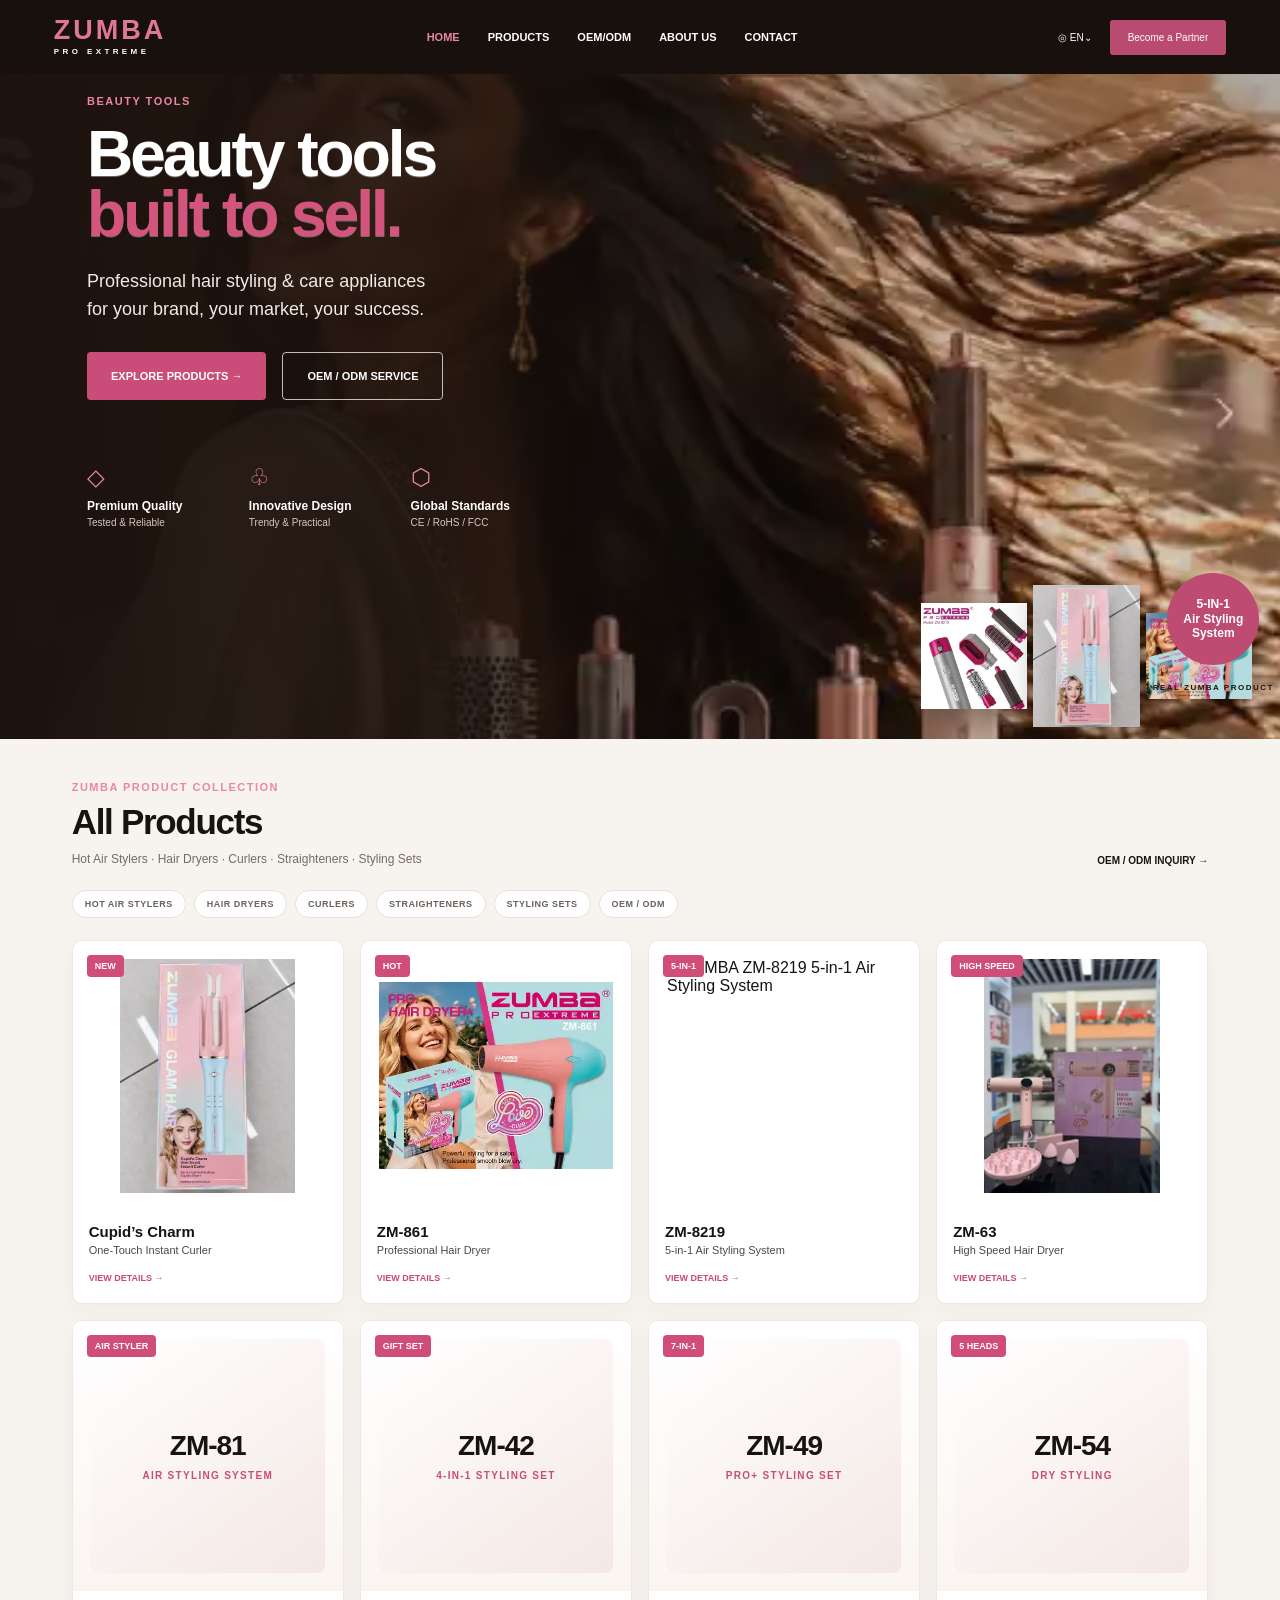
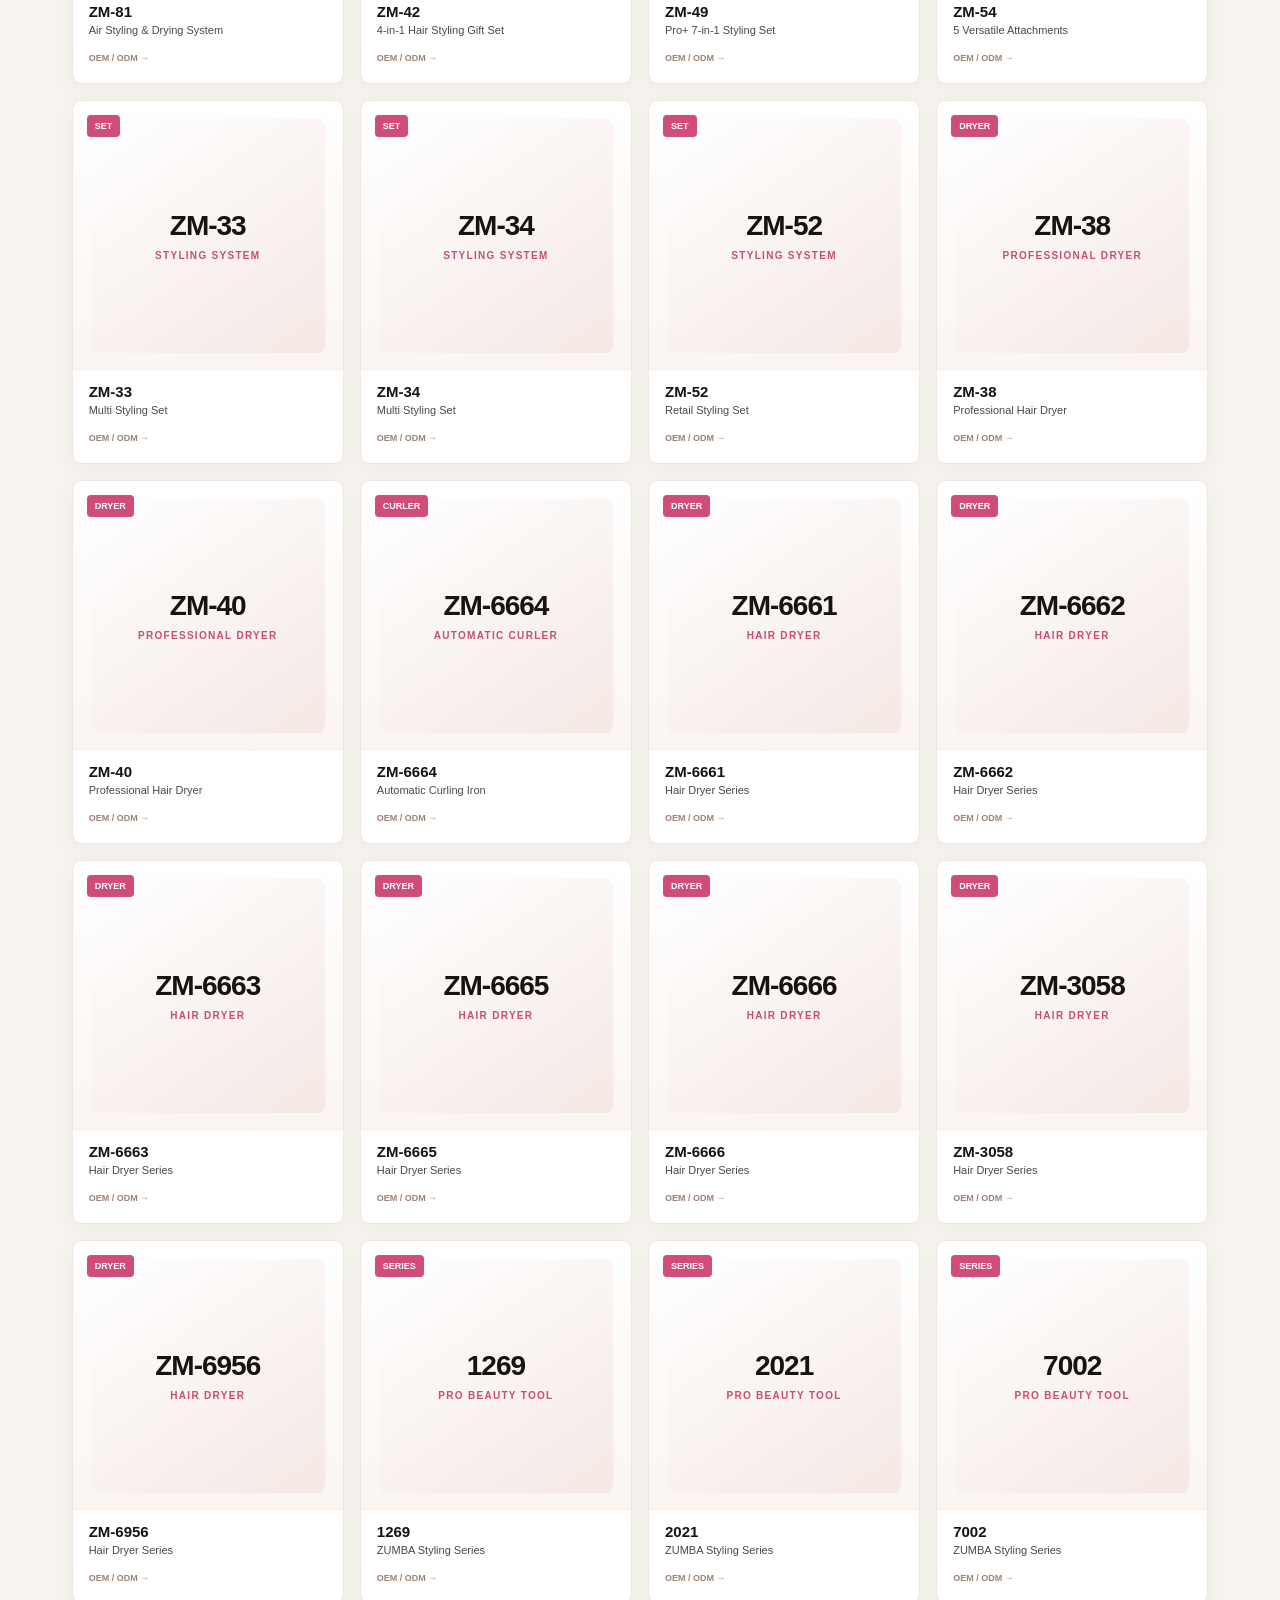
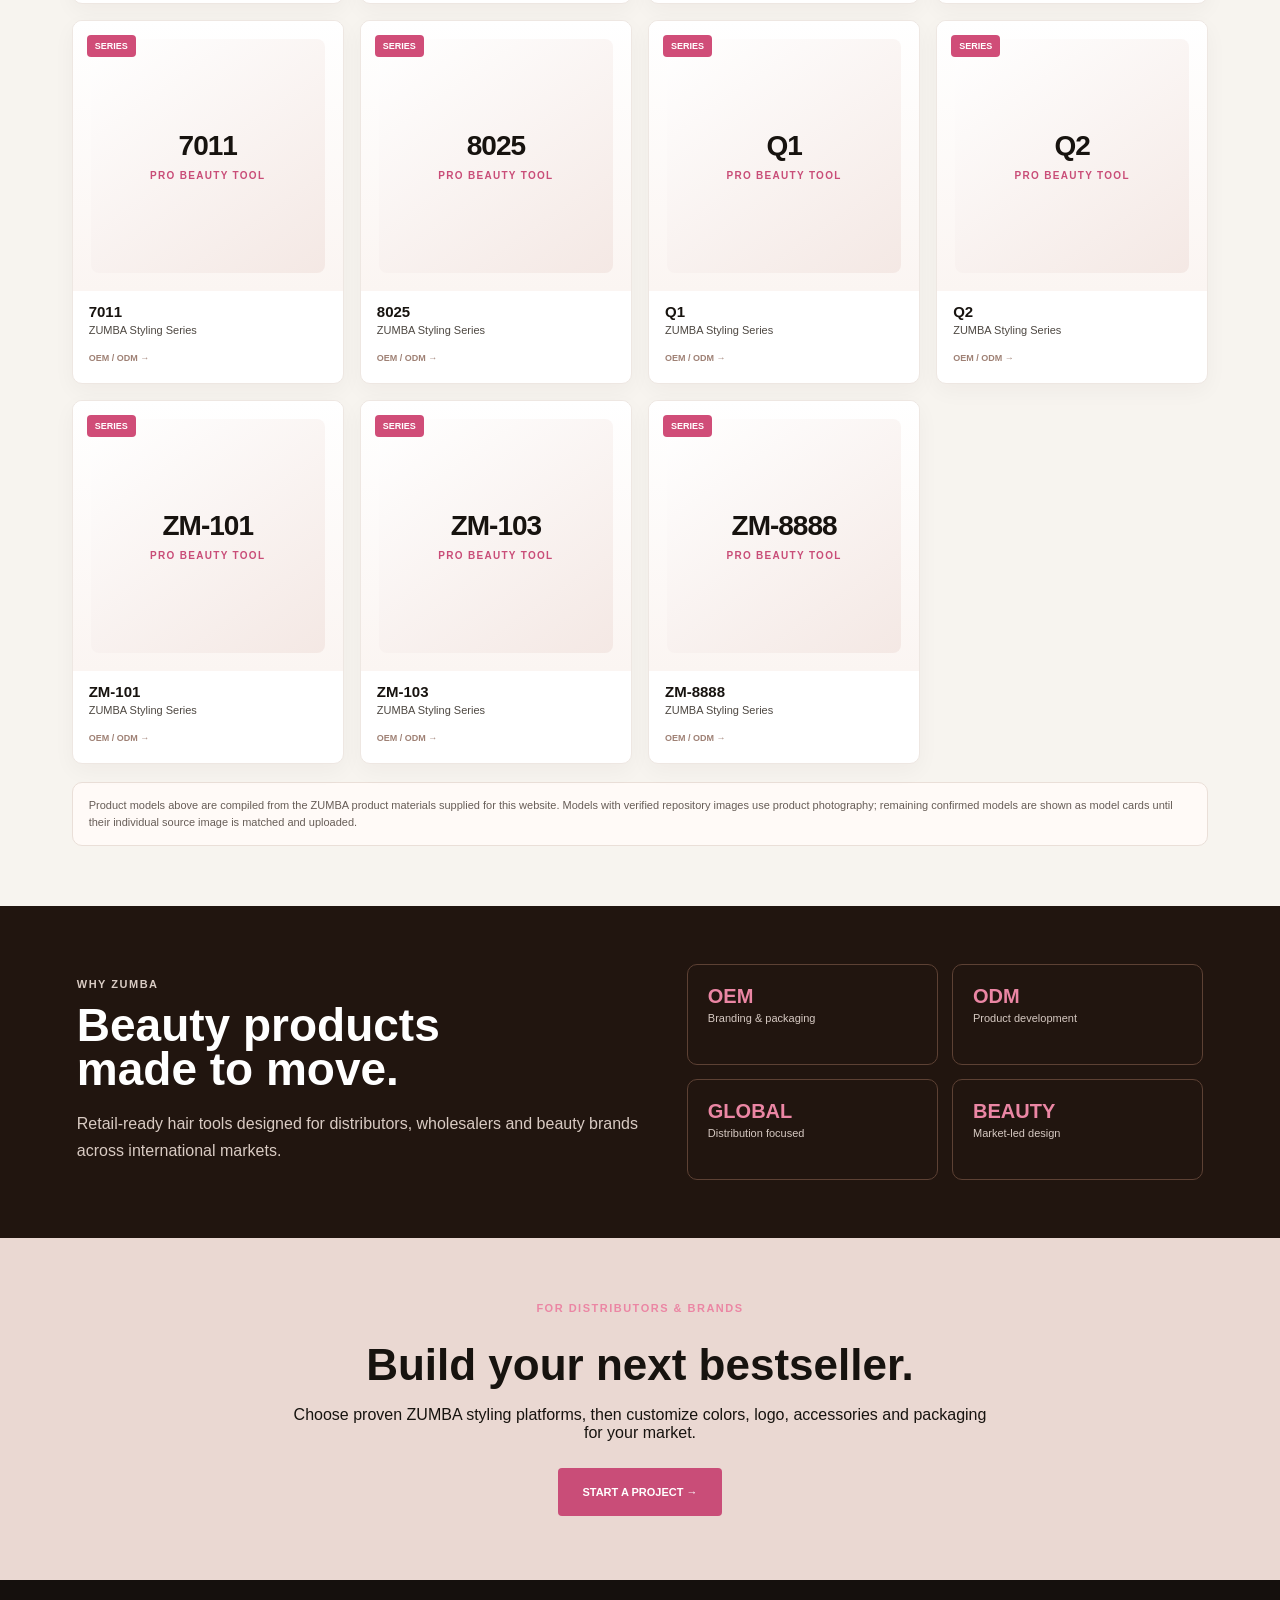
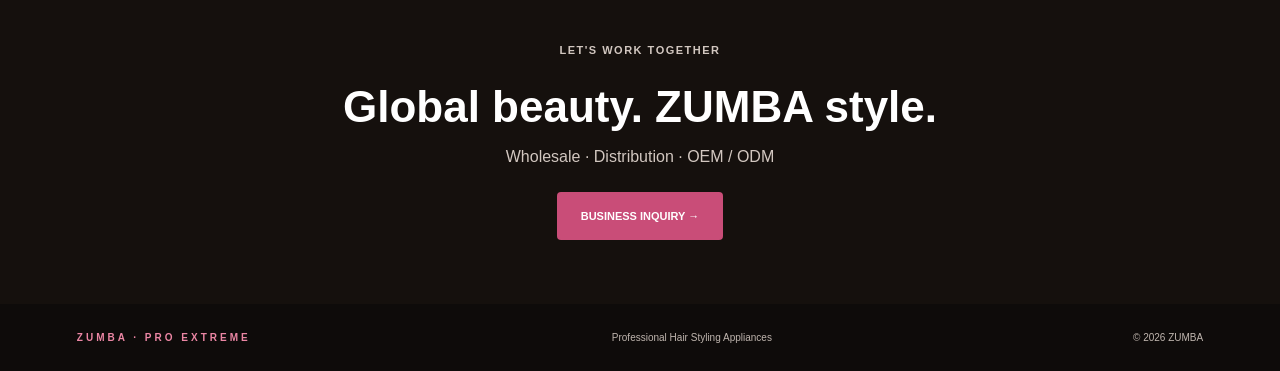
==== commit e723b957: "Add full ZUMBA product catalog" ====
--- a/index.html
+++ b/index.html
@@ -1 +1 @@
-<!doctype html><html lang="en"><head><meta charset="UTF-8"><meta name="viewport" content="width=device-width,initial-scale=1"><meta name="description" content="ZUMBA professional hair styling appliances, OEM and ODM solutions."><title>ZUMBA | Professional Hair Styling</title><link rel="stylesheet" href="hero-v3.css?v=6"><link rel="stylesheet" href="hero-v4.css?v=6"><link rel="stylesheet" href="site-v2.css?v=6"><link rel="stylesheet" href="hero-final.css?v=1"></head><body><div class="topbar">PROFESSIONAL HAIR TOOLS · OEM / ODM · GLOBAL PARTNERS</div><header class="site-nav"><a class="brand" href="#">ZUMBA<span>PRO EXTREME</span></a><nav class="desktop-nav"><a href="#">HOME</a><a href="#products">PRODUCTS</a><a href="#oem">OEM/ODM</a><a href="#about">ABOUT US</a><a href="#contact">CONTACT</a></nav><div class="nav-actions"><span>◎ EN⌄</span><a class="partner-btn" href="#contact">Become a Partner</a></div><button class="menu-btn" aria-label="Menu">☰</button><nav class="mobile-menu"><a href="#">HOME</a><a href="#products">PRODUCTS</a><a href="#oem">OEM/ODM</a><a href="#about">ABOUT US</a><a href="#contact">CONTACT</a></nav></header><main><section class="hero hero-v3"><div class="hero-copy"><p class="eyebrow">BEAUTY TOOLS</p><h1>Beauty tools<br><em>built to sell.</em></h1><p class="hero-lead">Professional hair styling &amp; care appliances<br>for your brand, your market, your success.</p><div class="hero-actions"><a class="btn btn-pink" href="#products">EXPLORE PRODUCTS →</a><a class="btn btn-outline" href="#oem">OEM / ODM SERVICE</a></div><div class="hero-features"><div class="feature"><i>◇</i><b>Premium Quality</b>Tested &amp; Reliable</div><div class="feature"><i>♧</i><b>Innovative Design</b>Trendy &amp; Practical</div><div class="feature"><i>⬡</i><b>Global Standards</b>CE / RoHS / FCC</div></div></div><div class="hero-visual"><div class="hero-product-stack"><img src="assets/hero-multistyler.webp?v=6" alt="ZM-8219 5-in-1 styling system"><img src="assets/product-cupid.webp?v=6" alt="Cupid's Charm automatic curler"><img src="assets/product-zm861.webp?v=6" alt="ZM-861 hair dryer"></div><div class="hero-badge">5-IN-1<br>Air Styling<br>System</div></div></section><section class="products" id="products"><div class="products-head"><div><p class="eyebrow">ZUMBA PRODUCT COLLECTION</p><h2>All Products</h2><p style="margin:10px 0 0;color:#756b64;font-size:12px">Hot Air Stylers · Hair Dryers · Curlers · Styling Sets</p></div><a class="view-all" href="#contact">OEM / ODM INQUIRY →</a></div><div class="product-grid"><article class="product-card"><div class="product-media"><span class="tag">NEW</span><img src="assets/product-cupid.webp?v=7" alt="ZUMBA Cupid's Charm One-Touch Instant Curler"></div><div class="product-copy"><h3>Cupid’s Charm</h3><p>One-Touch Instant Curler</p><a class="details" href="#contact">VIEW DETAILS →</a></div></article><article class="product-card"><div class="product-media"><span class="tag">HOT</span><img src="assets/product-zm861.webp?v=7" alt="ZUMBA ZM-861 Pro Hair Dryer"></div><div class="product-copy"><h3>ZM-861</h3><p>Professional Hair Dryer</p><a class="details" href="#contact">VIEW DETAILS →</a></div></article><article class="product-card"><div class="product-media"><span class="tag">5-IN-1</span><img src="assets/zm8219-display-hd.webp?v=7" alt="ZUMBA ZM-8219 5-in-1 Air Styling System"></div><div class="product-copy"><h3>ZM-8219</h3><p>5-in-1 Air Styling System</p><a class="details" href="#contact">VIEW DETAILS →</a></div></article><article class="product-card"><div class="product-media"><span class="tag">HIGH SPEED</span><img src="assets/dryer-zm63.webp?v=7" alt="ZUMBA ZM-63 High Speed Hair Dryer"></div><div class="product-copy"><h3>ZM-63</h3><p>High Speed Hair Dryer</p><a class="details" href="#contact">VIEW DETAILS →</a></div></article></div></section><section class="about-strip" id="about"><div><p class="eyebrow">WHY ZUMBA</p><h2>Beauty products<br>made to move.</h2><p>Retail-ready hair tools designed for distributors, wholesalers and beauty brands across international markets.</p></div><div class="about-points"><div><strong>OEM</strong><span>Branding &amp; packaging</span></div><div><strong>ODM</strong><span>Product development</span></div><div><strong>GLOBAL</strong><span>Distribution focused</span></div><div><strong>BEAUTY</strong><span>Market-led design</span></div></div></section><section class="oem" id="oem"><p class="eyebrow">FOR DISTRIBUTORS &amp; BRANDS</p><h2>Build your next bestseller.</h2><p>Choose proven ZUMBA styling platforms, then customize colors, logo, accessories and packaging for your market.</p><a class="btn btn-pink" href="#contact">START A PROJECT →</a></section><section class="contact" id="contact"><p class="eyebrow">LET'S WORK TOGETHER</p><h2>Global beauty. ZUMBA style.</h2><p>Wholesale · Distribution · OEM / ODM</p><a class="btn btn-pink" href="#contact">BUSINESS INQUIRY →</a></section></main><footer><div class="footer-brand">ZUMBA · PRO EXTREME</div><div>Professional Hair Styling Appliances</div><div>© 2026 ZUMBA</div></footer><script>const b=document.querySelector('.menu-btn'),m=document.querySelector('.mobile-menu');b?.addEventListener('click',()=>m.classList.toggle('open'));m?.querySelectorAll('a').forEach(a=>a.addEventListener('click',()=>m.classList.remove('open')));</script></body></html>+<!doctype html><html lang="en"><head><meta charset="UTF-8"><meta name="viewport" content="width=device-width,initial-scale=1"><meta name="description" content="ZUMBA professional hair styling appliances, OEM and ODM solutions."><title>ZUMBA | Professional Hair Styling</title><link rel="stylesheet" href="hero-v3.css?v=6"><link rel="stylesheet" href="hero-v4.css?v=6"><link rel="stylesheet" href="site-v2.css?v=6"><link rel="stylesheet" href="hero-final.css?v=1"><link rel="stylesheet" href="catalog.css?v=1"></head><body><div class="topbar">PROFESSIONAL HAIR TOOLS · OEM / ODM · GLOBAL PARTNERS</div><header class="site-nav"><a class="brand" href="#">ZUMBA<span>PRO EXTREME</span></a><nav class="desktop-nav"><a href="#">HOME</a><a href="#products">PRODUCTS</a><a href="#oem">OEM/ODM</a><a href="#about">ABOUT US</a><a href="#contact">CONTACT</a></nav><div class="nav-actions"><span>◎ EN⌄</span><a class="partner-btn" href="#contact">Become a Partner</a></div><button class="menu-btn" aria-label="Menu">☰</button><nav class="mobile-menu"><a href="#">HOME</a><a href="#products">PRODUCTS</a><a href="#oem">OEM/ODM</a><a href="#about">ABOUT US</a><a href="#contact">CONTACT</a></nav></header><main><section class="hero hero-v3"><div class="hero-copy"><p class="eyebrow">BEAUTY TOOLS</p><h1>Beauty tools<br><em>built to sell.</em></h1><p class="hero-lead">Professional hair styling &amp; care appliances<br>for your brand, your market, your success.</p><div class="hero-actions"><a class="btn btn-pink" href="#products">EXPLORE PRODUCTS →</a><a class="btn btn-outline" href="#oem">OEM / ODM SERVICE</a></div><div class="hero-features"><div class="feature"><i>◇</i><b>Premium Quality</b>Tested &amp; Reliable</div><div class="feature"><i>♧</i><b>Innovative Design</b>Trendy &amp; Practical</div><div class="feature"><i>⬡</i><b>Global Standards</b>CE / RoHS / FCC</div></div></div><div class="hero-visual"><div class="hero-product-stack"><img src="assets/hero-multistyler.webp?v=6" alt="ZM-8219 5-in-1 styling system"><img src="assets/product-cupid.webp?v=6" alt="Cupid's Charm automatic curler"><img src="assets/product-zm861.webp?v=6" alt="ZM-861 hair dryer"></div><div class="hero-badge">5-IN-1<br>Air Styling<br>System</div></div></section><section class="products" id="products"><div class="products-head"><div><p class="eyebrow">ZUMBA PRODUCT COLLECTION</p><h2>All Products</h2><p style="margin:10px 0 0;color:#756b64;font-size:12px">Hot Air Stylers · Hair Dryers · Curlers · Straighteners · Styling Sets</p></div><a class="view-all" href="#contact">OEM / ODM INQUIRY →</a></div><div class="catalog-filters"><span>HOT AIR STYLERS</span><span>HAIR DRYERS</span><span>CURLERS</span><span>STRAIGHTENERS</span><span>STYLING SETS</span><span>OEM / ODM</span></div><div class="product-grid"><article class="product-card"><div class="product-media"><span class="tag">NEW</span><img src="assets/product-cupid.webp?v=8" alt="ZUMBA Cupid's Charm One-Touch Instant Curler"></div><div class="product-copy"><h3>Cupid’s Charm</h3><p>One-Touch Instant Curler</p><a class="details" href="#contact">VIEW DETAILS →</a></div></article><article class="product-card"><div class="product-media"><span class="tag">HOT</span><img src="assets/product-zm861.webp?v=8" alt="ZUMBA ZM-861 Pro Hair Dryer"></div><div class="product-copy"><h3>ZM-861</h3><p>Professional Hair Dryer</p><a class="details" href="#contact">VIEW DETAILS →</a></div></article><article class="product-card"><div class="product-media"><span class="tag">5-IN-1</span><img src="assets/zm8219-display-hd.webp?v=8" alt="ZUMBA ZM-8219 5-in-1 Air Styling System"></div><div class="product-copy"><h3>ZM-8219</h3><p>5-in-1 Air Styling System</p><a class="details" href="#contact">VIEW DETAILS →</a></div></article><article class="product-card"><div class="product-media"><span class="tag">HIGH SPEED</span><img src="assets/dryer-zm63.webp?v=8" alt="ZUMBA ZM-63 High Speed Hair Dryer"></div><div class="product-copy"><h3>ZM-63</h3><p>High Speed Hair Dryer</p><a class="details" href="#contact">VIEW DETAILS →</a></div></article><article class="product-card text-model"><div class="product-media"><span class="tag">AIR STYLER</span><div class="model-placeholder"><strong>ZM-81</strong><span>AIR STYLING SYSTEM</span></div></div><div class="product-copy"><h3>ZM-81</h3><p>Air Styling & Drying System</p><a class="details" href="#contact">OEM / ODM →</a></div></article><article class="product-card text-model"><div class="product-media"><span class="tag">GIFT SET</span><div class="model-placeholder"><strong>ZM-42</strong><span>4-IN-1 STYLING SET</span></div></div><div class="product-copy"><h3>ZM-42</h3><p>4-in-1 Hair Styling Gift Set</p><a class="details" href="#contact">OEM / ODM →</a></div></article><article class="product-card text-model"><div class="product-media"><span class="tag">7-IN-1</span><div class="model-placeholder"><strong>ZM-49</strong><span>PRO+ STYLING SET</span></div></div><div class="product-copy"><h3>ZM-49</h3><p>Pro+ 7-in-1 Styling Set</p><a class="details" href="#contact">OEM / ODM →</a></div></article><article class="product-card text-model"><div class="product-media"><span class="tag">5 HEADS</span><div class="model-placeholder"><strong>ZM-54</strong><span>DRY STYLING</span></div></div><div class="product-copy"><h3>ZM-54</h3><p>5 Versatile Attachments</p><a class="details" href="#contact">OEM / ODM →</a></div></article><article class="product-card text-model"><div class="product-media"><span class="tag">SET</span><div class="model-placeholder"><strong>ZM-33</strong><span>STYLING SYSTEM</span></div></div><div class="product-copy"><h3>ZM-33</h3><p>Multi Styling Set</p><a class="details" href="#contact">OEM / ODM →</a></div></article><article class="product-card text-model"><div class="product-media"><span class="tag">SET</span><div class="model-placeholder"><strong>ZM-34</strong><span>STYLING SYSTEM</span></div></div><div class="product-copy"><h3>ZM-34</h3><p>Multi Styling Set</p><a class="details" href="#contact">OEM / ODM →</a></div></article><article class="product-card text-model"><div class="product-media"><span class="tag">SET</span><div class="model-placeholder"><strong>ZM-52</strong><span>STYLING SYSTEM</span></div></div><div class="product-copy"><h3>ZM-52</h3><p>Retail Styling Set</p><a class="details" href="#contact">OEM / ODM →</a></div></article><article class="product-card text-model"><div class="product-media"><span class="tag">DRYER</span><div class="model-placeholder"><strong>ZM-38</strong><span>PROFESSIONAL DRYER</span></div></div><div class="product-copy"><h3>ZM-38</h3><p>Professional Hair Dryer</p><a class="details" href="#contact">OEM / ODM →</a></div></article><article class="product-card text-model"><div class="product-media"><span class="tag">DRYER</span><div class="model-placeholder"><strong>ZM-40</strong><span>PROFESSIONAL DRYER</span></div></div><div class="product-copy"><h3>ZM-40</h3><p>Professional Hair Dryer</p><a class="details" href="#contact">OEM / ODM →</a></div></article><article class="product-card text-model"><div class="product-media"><span class="tag">CURLER</span><div class="model-placeholder"><strong>ZM-6664</strong><span>AUTOMATIC CURLER</span></div></div><div class="product-copy"><h3>ZM-6664</h3><p>Automatic Curling Iron</p><a class="details" href="#contact">OEM / ODM →</a></div></article><article class="product-card text-model"><div class="product-media"><span class="tag">DRYER</span><div class="model-placeholder"><strong>ZM-6661</strong><span>HAIR DRYER</span></div></div><div class="product-copy"><h3>ZM-6661</h3><p>Hair Dryer Series</p><a class="details" href="#contact">OEM / ODM →</a></div></article><article class="product-card text-model"><div class="product-media"><span class="tag">DRYER</span><div class="model-placeholder"><strong>ZM-6662</strong><span>HAIR DRYER</span></div></div><div class="product-copy"><h3>ZM-6662</h3><p>Hair Dryer Series</p><a class="details" href="#contact">OEM / ODM →</a></div></article><article class="product-card text-model"><div class="product-media"><span class="tag">DRYER</span><div class="model-placeholder"><strong>ZM-6663</strong><span>HAIR DRYER</span></div></div><div class="product-copy"><h3>ZM-6663</h3><p>Hair Dryer Series</p><a class="details" href="#contact">OEM / ODM →</a></div></article><article class="product-card text-model"><div class="product-media"><span class="tag">DRYER</span><div class="model-placeholder"><strong>ZM-6665</strong><span>HAIR DRYER</span></div></div><div class="product-copy"><h3>ZM-6665</h3><p>Hair Dryer Series</p><a class="details" href="#contact">OEM / ODM →</a></div></article><article class="product-card text-model"><div class="product-media"><span class="tag">DRYER</span><div class="model-placeholder"><strong>ZM-6666</strong><span>HAIR DRYER</span></div></div><div class="product-copy"><h3>ZM-6666</h3><p>Hair Dryer Series</p><a class="details" href="#contact">OEM / ODM →</a></div></article><article class="product-card text-model"><div class="product-media"><span class="tag">DRYER</span><div class="model-placeholder"><strong>ZM-3058</strong><span>HAIR DRYER</span></div></div><div class="product-copy"><h3>ZM-3058</h3><p>Hair Dryer Series</p><a class="details" href="#contact">OEM / ODM →</a></div></article><article class="product-card text-model"><div class="product-media"><span class="tag">DRYER</span><div class="model-placeholder"><strong>ZM-6956</strong><span>HAIR DRYER</span></div></div><div class="product-copy"><h3>ZM-6956</h3><p>Hair Dryer Series</p><a class="details" href="#contact">OEM / ODM →</a></div></article><article class="product-card text-model"><div class="product-media"><span class="tag">SERIES</span><div class="model-placeholder"><strong>1269</strong><span>PRO BEAUTY TOOL</span></div></div><div class="product-copy"><h3>1269</h3><p>ZUMBA Styling Series</p><a class="details" href="#contact">OEM / ODM →</a></div></article><article class="product-card text-model"><div class="product-media"><span class="tag">SERIES</span><div class="model-placeholder"><strong>2021</strong><span>PRO BEAUTY TOOL</span></div></div><div class="product-copy"><h3>2021</h3><p>ZUMBA Styling Series</p><a class="details" href="#contact">OEM / ODM →</a></div></article><article class="product-card text-model"><div class="product-media"><span class="tag">SERIES</span><div class="model-placeholder"><strong>7002</strong><span>PRO BEAUTY TOOL</span></div></div><div class="product-copy"><h3>7002</h3><p>ZUMBA Styling Series</p><a class="details" href="#contact">OEM / ODM →</a></div></article><article class="product-card text-model"><div class="product-media"><span class="tag">SERIES</span><div class="model-placeholder"><strong>7011</strong><span>PRO BEAUTY TOOL</span></div></div><div class="product-copy"><h3>7011</h3><p>ZUMBA Styling Series</p><a class="details" href="#contact">OEM / ODM →</a></div></article><article class="product-card text-model"><div class="product-media"><span class="tag">SERIES</span><div class="model-placeholder"><strong>8025</strong><span>PRO BEAUTY TOOL</span></div></div><div class="product-copy"><h3>8025</h3><p>ZUMBA Styling Series</p><a class="details" href="#contact">OEM / ODM →</a></div></article><article class="product-card text-model"><div class="product-media"><span class="tag">SERIES</span><div class="model-placeholder"><strong>Q1</strong><span>PRO BEAUTY TOOL</span></div></div><div class="product-copy"><h3>Q1</h3><p>ZUMBA Styling Series</p><a class="details" href="#contact">OEM / ODM →</a></div></article><article class="product-card text-model"><div class="product-media"><span class="tag">SERIES</span><div class="model-placeholder"><strong>Q2</strong><span>PRO BEAUTY TOOL</span></div></div><div class="product-copy"><h3>Q2</h3><p>ZUMBA Styling Series</p><a class="details" href="#contact">OEM / ODM →</a></div></article><article class="product-card text-model"><div class="product-media"><span class="tag">SERIES</span><div class="model-placeholder"><strong>ZM-101</strong><span>PRO BEAUTY TOOL</span></div></div><div class="product-copy"><h3>ZM-101</h3><p>ZUMBA Styling Series</p><a class="details" href="#contact">OEM / ODM →</a></div></article><article class="product-card text-model"><div class="product-media"><span class="tag">SERIES</span><div class="model-placeholder"><strong>ZM-103</strong><span>PRO BEAUTY TOOL</span></div></div><div class="product-copy"><h3>ZM-103</h3><p>ZUMBA Styling Series</p><a class="details" href="#contact">OEM / ODM →</a></div></article><article class="product-card text-model"><div class="product-media"><span class="tag">SERIES</span><div class="model-placeholder"><strong>ZM-8888</strong><span>PRO BEAUTY TOOL</span></div></div><div class="product-copy"><h3>ZM-8888</h3><p>ZUMBA Styling Series</p><a class="details" href="#contact">OEM / ODM →</a></div></article></div><div class="catalog-note">Product models above are compiled from the ZUMBA product materials supplied for this website. Models with verified repository images use product photography; remaining confirmed models are shown as model cards until their individual source image is matched and uploaded.</div></section><section class="about-strip" id="about"><div><p class="eyebrow">WHY ZUMBA</p><h2>Beauty products<br>made to move.</h2><p>Retail-ready hair tools designed for distributors, wholesalers and beauty brands across international markets.</p></div><div class="about-points"><div><strong>OEM</strong><span>Branding &amp; packaging</span></div><div><strong>ODM</strong><span>Product development</span></div><div><strong>GLOBAL</strong><span>Distribution focused</span></div><div><strong>BEAUTY</strong><span>Market-led design</span></div></div></section><section class="oem" id="oem"><p class="eyebrow">FOR DISTRIBUTORS &amp; BRANDS</p><h2>Build your next bestseller.</h2><p>Choose proven ZUMBA styling platforms, then customize colors, logo, accessories and packaging for your market.</p><a class="btn btn-pink" href="#contact">START A PROJECT →</a></section><section class="contact" id="contact"><p class="eyebrow">LET'S WORK TOGETHER</p><h2>Global beauty. ZUMBA style.</h2><p>Wholesale · Distribution · OEM / ODM</p><a class="btn btn-pink" href="#contact">BUSINESS INQUIRY →</a></section></main><footer><div class="footer-brand">ZUMBA · PRO EXTREME</div><div>Professional Hair Styling Appliances</div><div>© 2026 ZUMBA</div></footer><script>const b=document.querySelector('.menu-btn'),m=document.querySelector('.mobile-menu');b?.addEventListener('click',()=>m.classList.toggle('open'));m?.querySelectorAll('a').forEach(a=>a.addEventListener('click',()=>m.classList.remove('open')));</script></body></html>
--- a/catalog.css
+++ b/catalog.css
@@ -0,0 +1 @@
+.catalog-note{margin-top:18px;padding:14px 16px;border:1px solid #eadfd8;border-radius:10px;background:#fffaf7;color:#675d57;font-size:11px;line-height:1.55}.catalog-filters{display:flex;flex-wrap:wrap;gap:8px;margin:22px 0}.catalog-filters span{padding:8px 12px;border-radius:999px;background:#fff;border:1px solid #eadfd8;font-size:9px;font-weight:800;letter-spacing:.5px;color:#6d615b}.model-placeholder{width:100%;height:100%;display:flex;flex-direction:column;align-items:center;justify-content:center;text-align:center;background:linear-gradient(145deg,#fff,#f4e8e4);border-radius:8px;color:#17130f}.model-placeholder strong{font-size:28px;letter-spacing:-1px}.model-placeholder span{margin-top:8px;color:#c94d78;font-size:10px;font-weight:800;letter-spacing:1.3px}.product-card.text-model .product-media{background:linear-gradient(180deg,#fff,#fbf5f2)}.product-card.text-model .details{color:#9f8175}@media(max-width:850px){.catalog-filters{gap:6px}.catalog-filters span{font-size:8px;padding:7px 10px}.model-placeholder strong{font-size:21px}.model-placeholder span{font-size:8px}}
